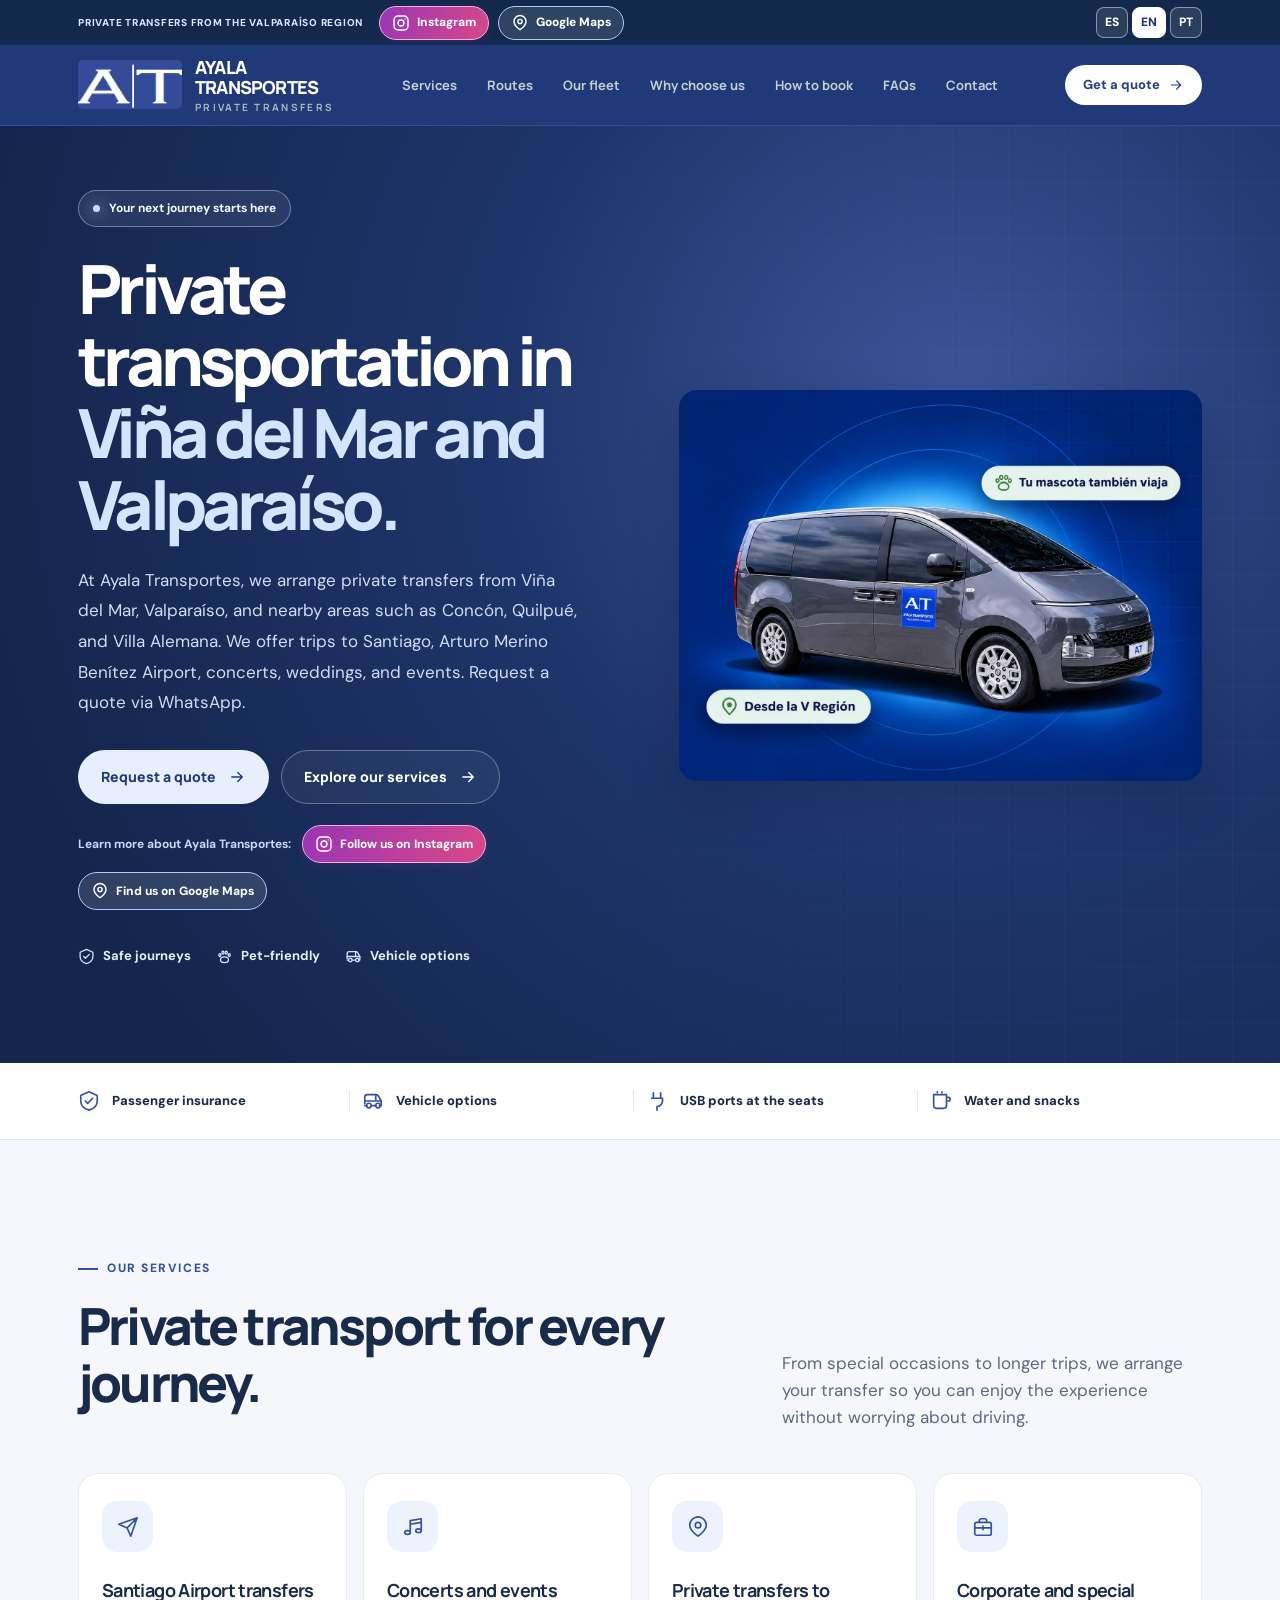
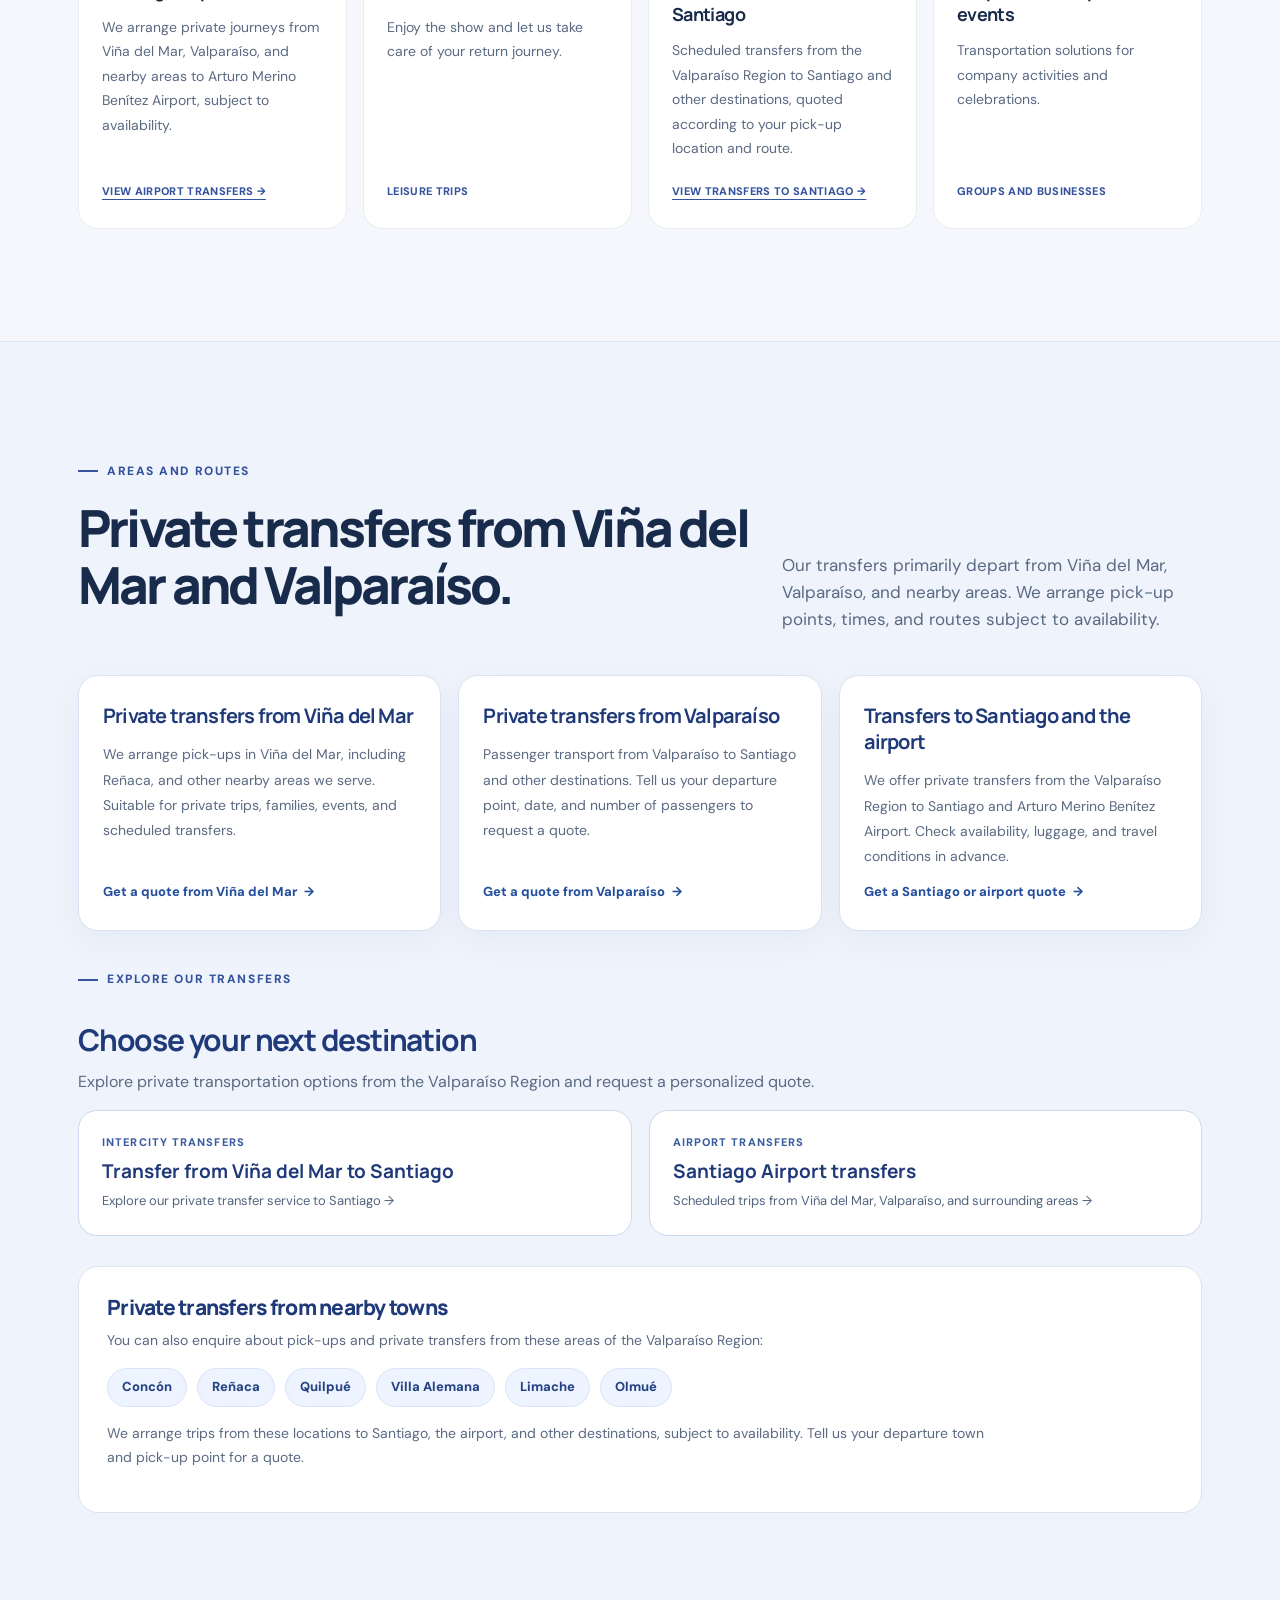
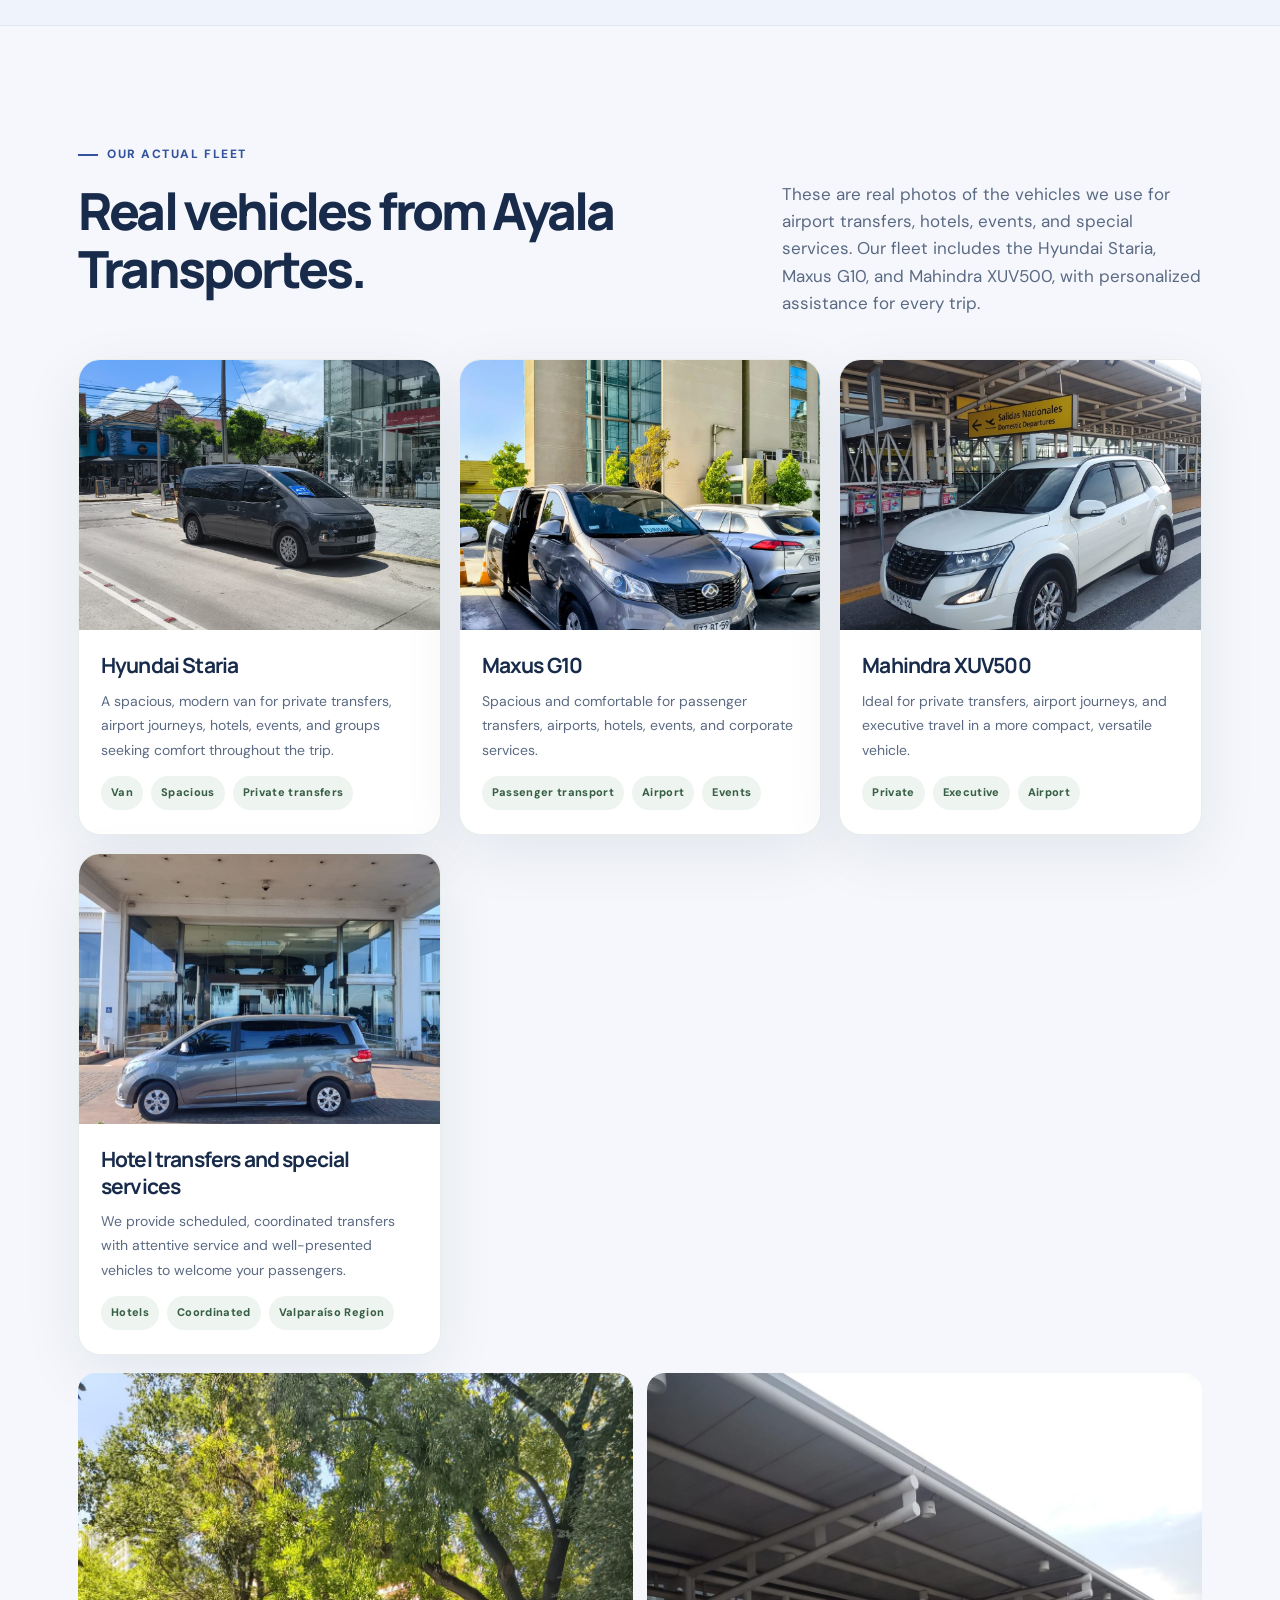
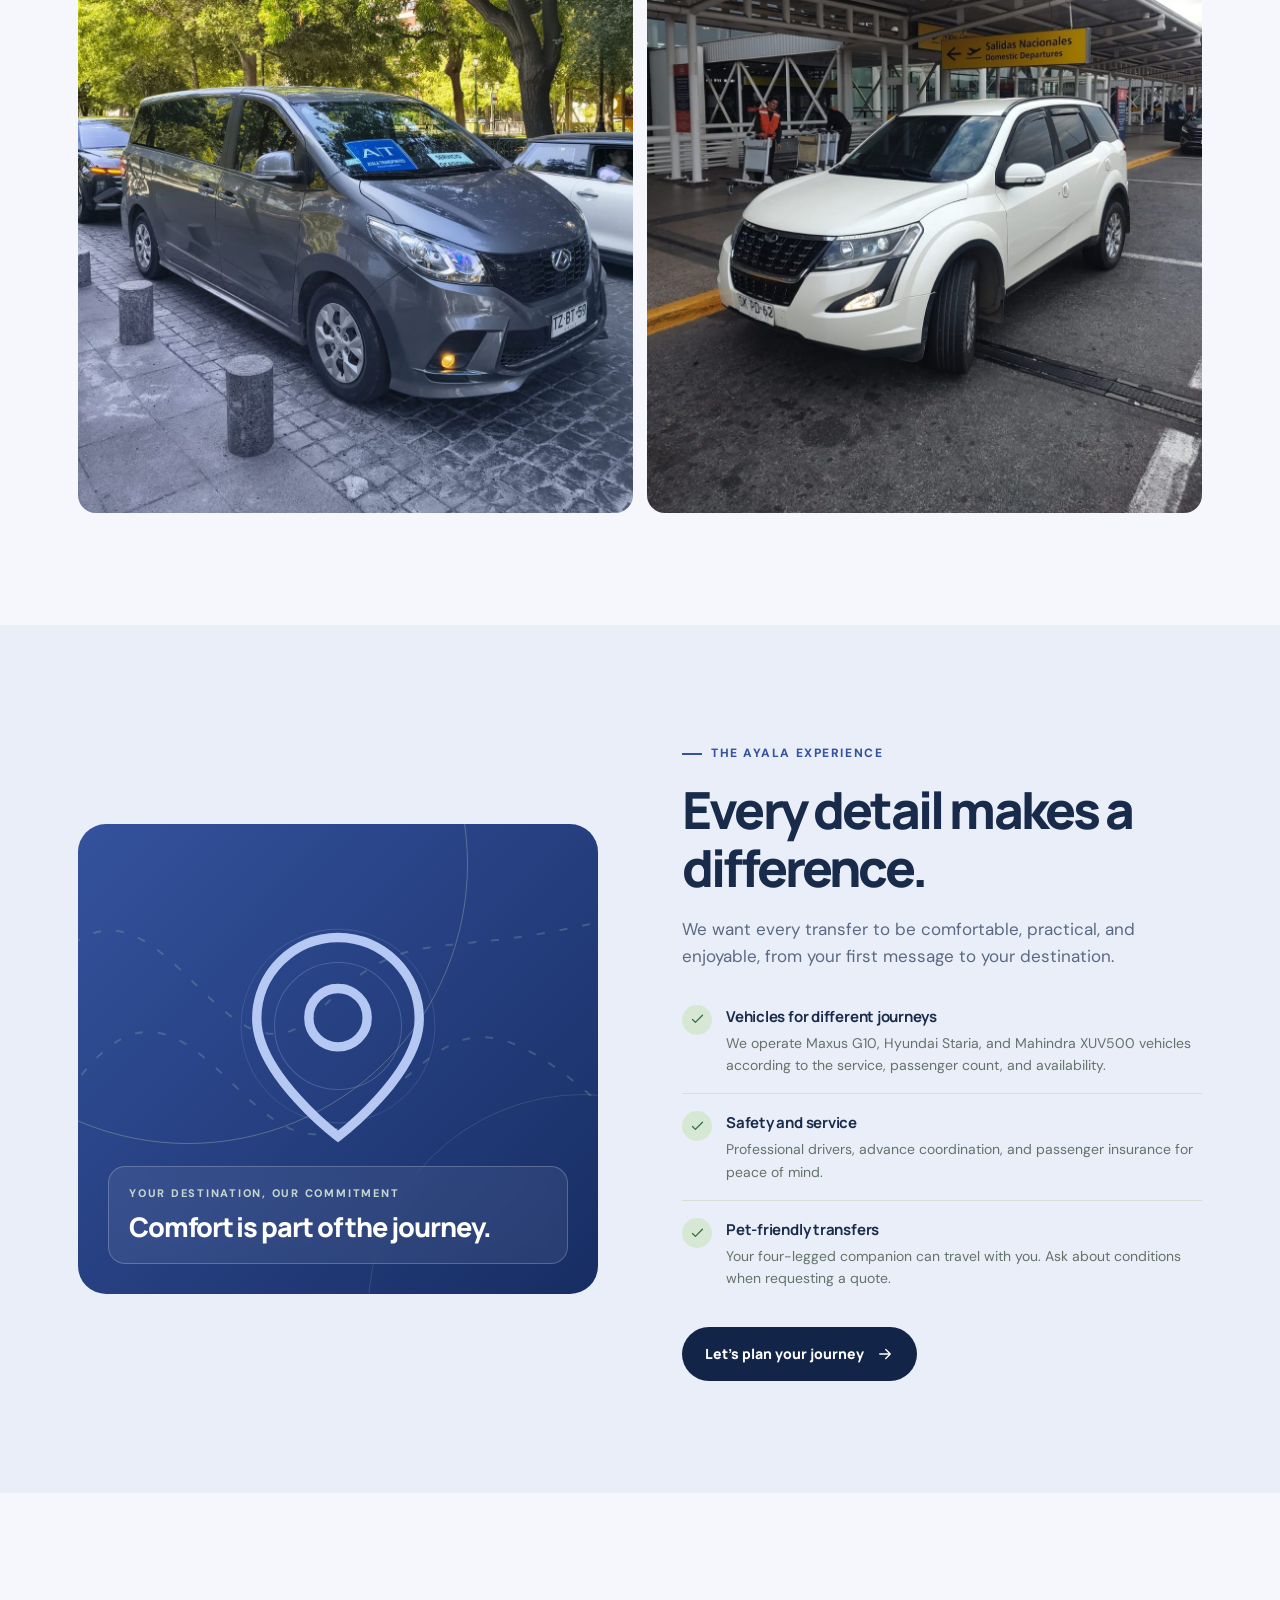
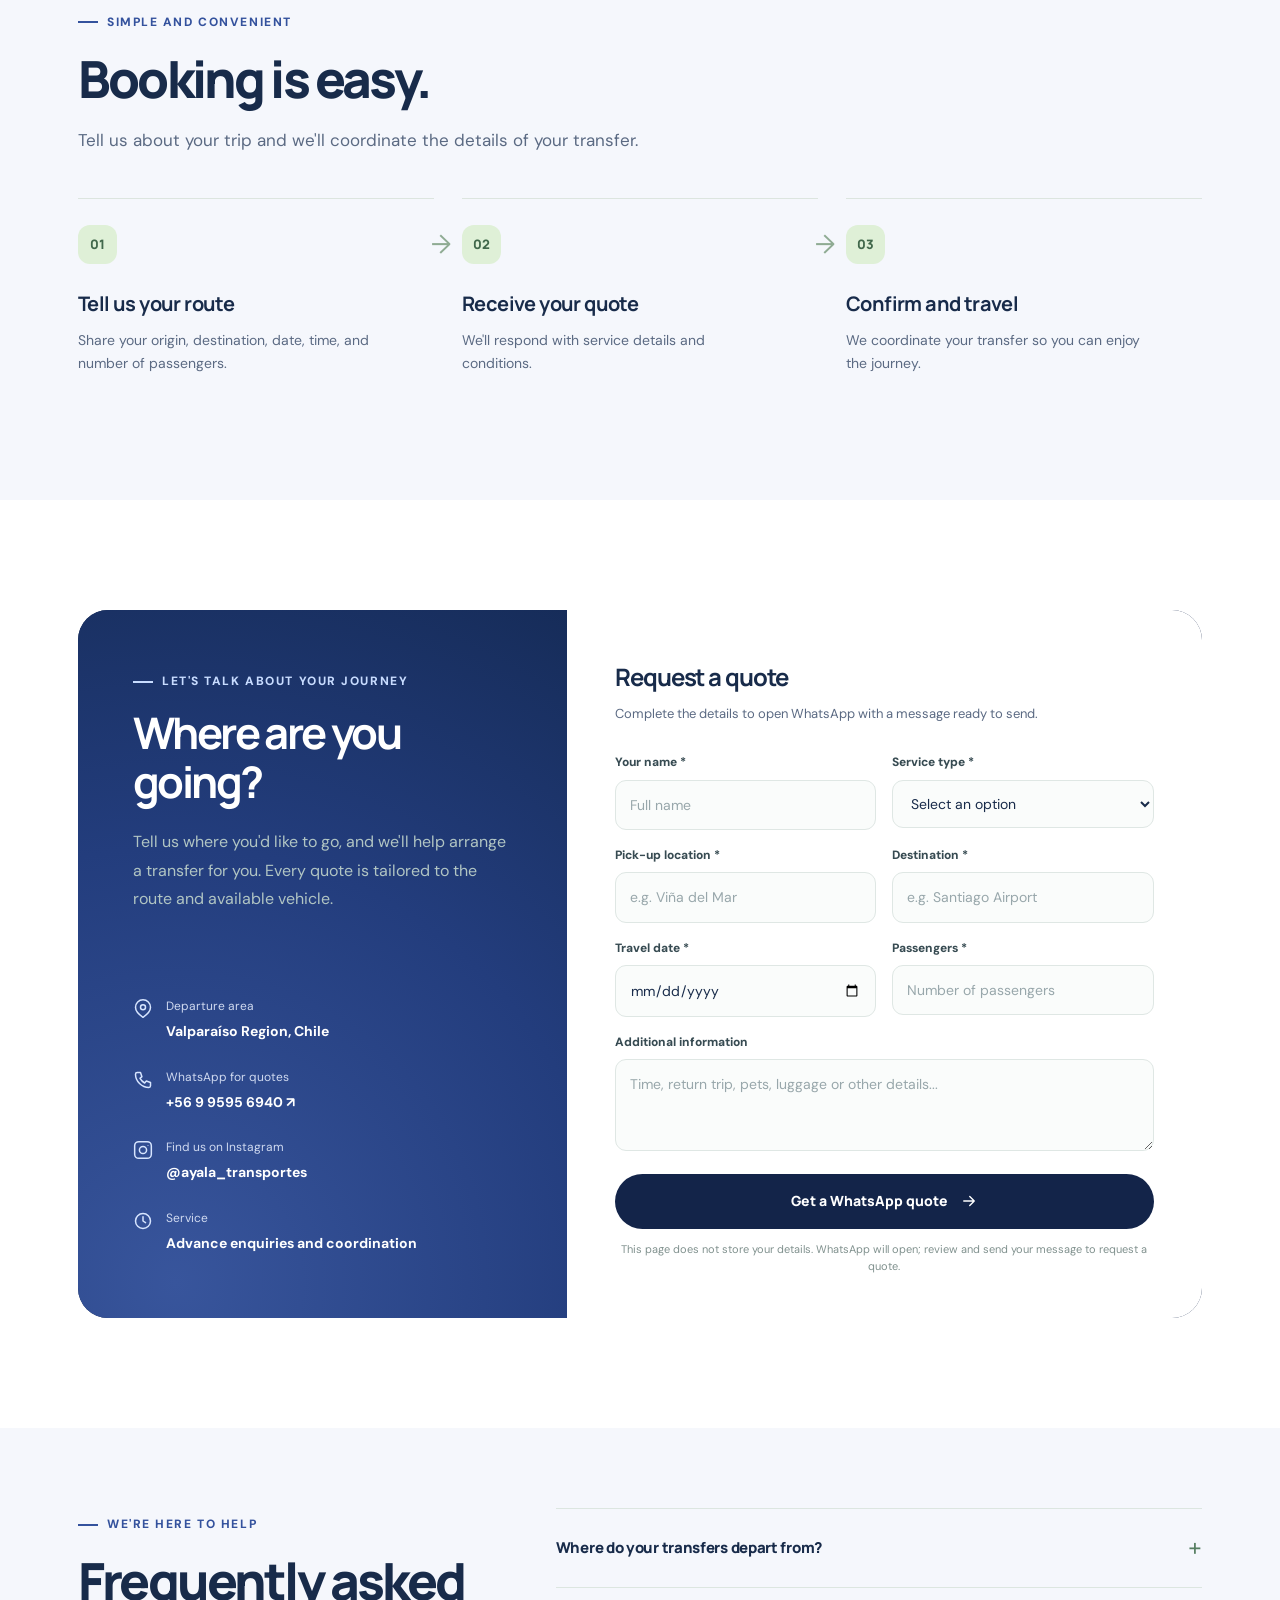
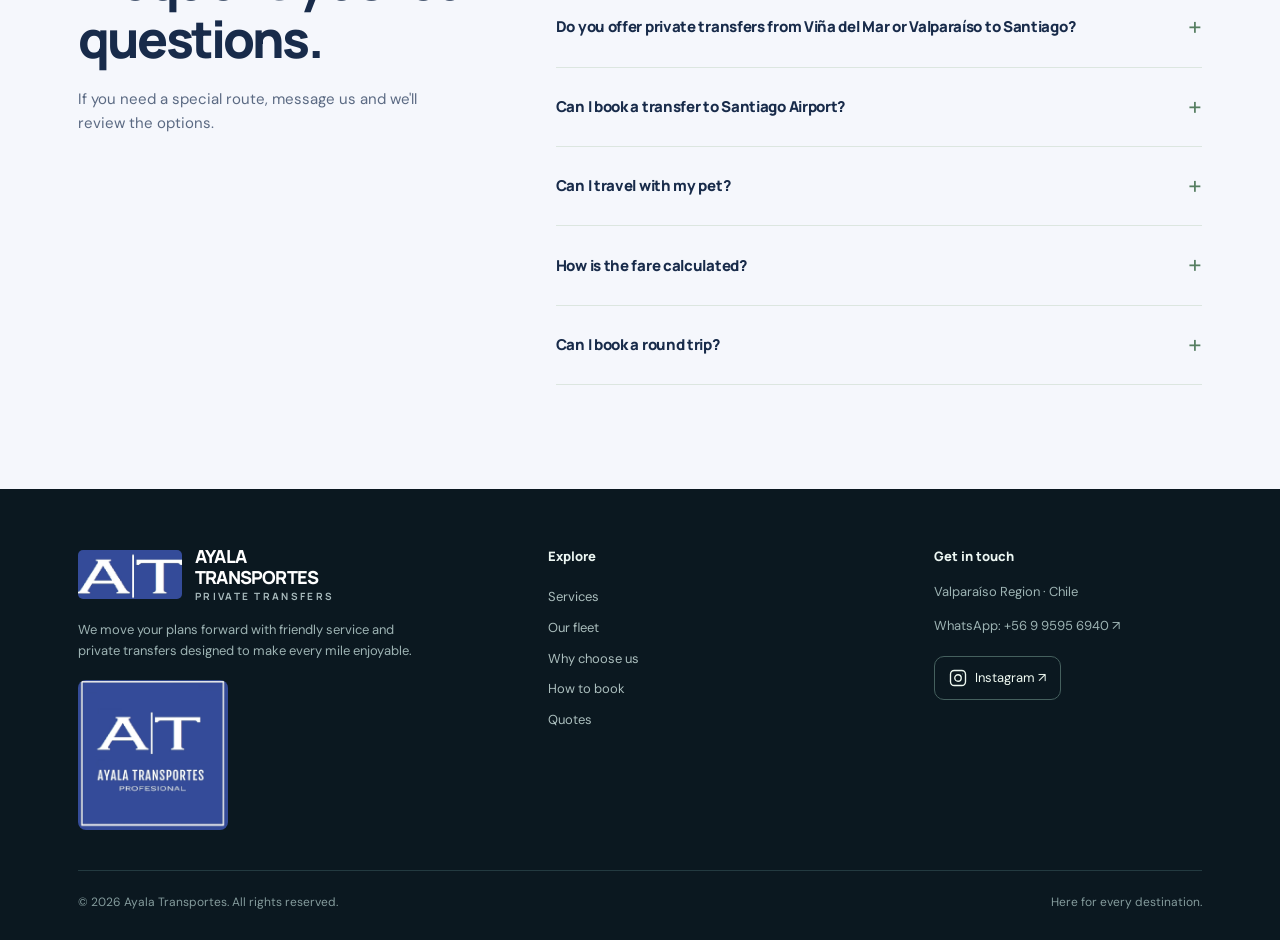
==== en/index.html @ 116ce1b6 "Add files via upload" ====
<!doctype html>
<html lang="en">
<head>
<!-- Google Ads: etiqueta global para medir contactos (no dispara conversiones al cargar la pagina). -->
<script async="" src="https://www.googletagmanager.com/gtag/js?id=AW-18545505706"></script>
<script>
    window.dataLayer = window.dataLayer || [];
    function gtag(){ window.dataLayer.push(arguments); }
    gtag('js', new Date());
    gtag('config', 'AW-18545505706');
  </script>
<!-- Fin de Google Ads. -->
<meta charset="utf-8"/>
<meta content="width=device-width, initial-scale=1" name="viewport"/>
<meta content="#203a79" name="theme-color"/>
<meta content="Private transfers from Viña del Mar and Valparaíso to Santiago and Santiago Airport. Request a personalized quote by WhatsApp." name="description"/>
<meta content="Private Transfers in Viña del Mar &amp; Valparaíso | Ayala Transportes" property="og:title"/>
<meta content="Private transfers from Viña del Mar and Valparaíso to Santiago and Santiago Airport. Request a personalized quote by WhatsApp." property="og:description"/>
<meta content="website" property="og:type"/>
<meta content="https://ayalatransportes.cl/en/" property="og:url"/>
<meta content="en_US" property="og:locale"/>
<meta content="index, follow, max-image-preview:large" name="robots"/>
<link href="https://ayalatransportes.cl/en/" rel="canonical"/>
<title>Private Transfers in Viña del Mar &amp; Valparaíso | Ayala Transportes</title>
<link href="https://fonts.googleapis.com" rel="preconnect"/>
<link crossorigin="" href="https://fonts.gstatic.com" rel="preconnect"/>
<link href="https://fonts.googleapis.com/css2?family=DM+Sans:wght@400;500;600;700&amp;family=Manrope:wght@400;500;600;700;800&amp;display=swap" rel="stylesheet"/>
<style>
    :root{--ink:#12222b;--dark:#0c1922;--dark2:#132a36;--white:#fff;--paper:#f7f8f6;--muted:#61717a;--line:#e5eae8;--mint:#ddf4cf;--lime:#d9f878;--green:#43734f;--radius:22px;--shadow:0 18px 60px rgba(19,43,45,.08)}
    *,*::before,*::after{box-sizing:border-box}html{scroll-behavior:smooth;scroll-padding-top:90px}body{margin:0;color:var(--ink);background:var(--paper);font-family:'DM Sans',system-ui,sans-serif;line-height:1.6;-webkit-font-smoothing:antialiased}h1,h2,h3,h4,p{margin-top:0}h1,h2,h3,h4,.brand,.nav-links,.btn{font-family:'Manrope',system-ui,sans-serif}a{text-decoration:none;color:inherit}button,input,select,textarea{font:inherit}button{cursor:pointer}button,a{-webkit-tap-highlight-color:transparent}a:focus-visible,button:focus-visible,input:focus-visible,textarea:focus-visible,select:focus-visible{outline:3px solid #89bc66;outline-offset:3px}::selection{background:var(--lime);color:var(--dark)}.container{max-width:1180px;margin:0 auto;padding:0 28px}.icon{width:22px;height:22px;display:inline-block;flex:0 0 auto;stroke:currentColor;fill:none;stroke-linecap:round;stroke-linejoin:round;stroke-width:1.8}.eyebrow{display:inline-flex;align-items:center;gap:9px;color:#66834b;letter-spacing:.13em;text-transform:uppercase;font-size:12px;font-weight:800;margin-bottom:18px}.eyebrow::before{content:'';width:20px;height:2px;background:currentColor}.section-title{font-size:clamp(32px,4vw,52px);line-height:1.12;letter-spacing:-.055em;margin:0 0 20px;font-weight:800}.section-lead{color:var(--muted);font-size:17px;max-width:580px}.btn{display:inline-flex;align-items:center;justify-content:center;gap:12px;border:1px solid transparent;border-radius:100px;font-weight:800;font-size:14px;padding:15px 22px;min-height:54px;transition:transform .2s,background .2s,color .2s,border-color .2s}.btn:hover{transform:translateY(-2px)}.btn .icon{width:18px;height:18px}.btn-lime{background:var(--lime);color:#10221b}.btn-lime:hover{background:#e5ffa0}.btn-ghost{color:#fff;border-color:rgba(255,255,255,.3);background:rgba(255,255,255,.05)}.btn-ghost:hover{background:rgba(255,255,255,.12)}.btn-dark{background:var(--dark);color:#fff}.btn-dark:hover{background:#263c45}.btn-outline{border-color:#cbd6cf;background:transparent;color:var(--ink)}
    .notice{background:#e0f5cb;color:#263e27;font-size:12px;text-align:center;padding:7px 14px;letter-spacing:.01em;font-weight:700}.notice span{font-weight:500;margin-left:6px}
    .nav-wrap{background:#0c1922;position:sticky;top:0;z-index:30;border-bottom:1px solid rgba(255,255,255,.1)}.nav{min-height:80px;display:flex;align-items:center;justify-content:space-between;gap:20px}.brand{display:inline-flex;align-items:center;gap:13px;color:#fff;font-size:18px;line-height:1.13;font-weight:800;letter-spacing:-.045em}.brand-mark{display:grid;place-items:center;width:43px;height:43px;border-radius:12px;background:var(--lime);color:var(--dark)}.brand-mark .icon{width:26px;height:26px;stroke-width:2.2}.brand small{font-size:10px;font-weight:700;color:#a8babc;letter-spacing:.23em;display:block;margin-top:4px;text-transform:uppercase}.nav-links{display:flex;gap:30px;align-items:center;font-size:13px;font-weight:700;color:#c5d0d0}.nav-links a:hover{color:var(--lime)}.nav-cta{display:inline-flex;align-items:center;gap:8px;color:var(--dark);background:var(--lime);border-radius:50px;padding:10px 18px;font-weight:800;font-size:13px}.menu-button{display:none;background:transparent;border:1px solid rgba(255,255,255,.25);border-radius:12px;color:white;padding:9px}
    .hero{overflow:hidden;background:radial-gradient(circle at 74% 24%,#25434a 0%,#122932 30%,var(--dark) 67%);color:white;position:relative}.hero::before{position:absolute;inset:0;content:'';background-image:linear-gradient(rgba(255,255,255,.028) 1px,transparent 1px),linear-gradient(90deg,rgba(255,255,255,.028) 1px,transparent 1px);background-size:56px 56px;mask-image:linear-gradient(90deg,transparent 25%,black 100%);pointer-events:none}.hero-inner{display:grid;grid-template-columns:1.06fr .94fr;align-items:center;gap:12px;min-height:610px;padding-top:64px;padding-bottom:82px;position:relative}.hero-copy{position:relative;z-index:2;padding-bottom:14px}.hero-chip{display:inline-flex;align-items:center;gap:9px;border:1px solid rgba(217,248,120,.24);background:rgba(217,248,120,.09);border-radius:99px;padding:8px 14px;font-size:12px;font-weight:700;color:#e9f6d3;margin-bottom:26px}.hero-chip i{width:7px;height:7px;border-radius:50%;background:var(--lime);box-shadow:0 0 15px var(--lime)}.hero h1{font-size:clamp(45px,5.3vw,75px);letter-spacing:-.07em;line-height:1.06;font-weight:800;margin:0 0 24px;max-width:670px}.hero h1 em{font-style:normal;color:var(--lime)}.hero .intro{font-size:17px;color:#b9cbcb;line-height:1.8;max-width:500px;margin-bottom:32px}.hero-actions{display:flex;gap:12px;flex-wrap:wrap}.hero-proof{display:flex;align-items:center;gap:25px;margin-top:36px;color:#e3eeee;font-size:13px;font-weight:700}.hero-proof span{display:flex;align-items:center;gap:8px}.hero-proof .icon{width:17px;height:17px;color:var(--lime)}
    .visual{position:relative;min-height:420px;display:grid;place-items:center}.visual-glow{position:absolute;width:85%;aspect-ratio:1;border-radius:50%;background:radial-gradient(circle,rgba(177,226,156,.23),rgba(106,157,146,.04) 65%,transparent 72%);filter:blur(5px)}.orbit{position:absolute;border:1px solid rgba(210,238,201,.13);border-radius:50%;width:100%;aspect-ratio:1;transform:scale(1.07) rotate(-24deg)}.orbit.two{transform:scale(.81) rotate(20deg)}.van-svg{width:118%;max-width:none;position:relative;z-index:1;overflow:visible;transform:translate(-1%,-4%);filter:drop-shadow(0 28px 26px rgba(0,0,0,.23))}.visual-pin{position:absolute;z-index:3;display:flex;align-items:center;gap:10px;padding:11px 15px;background:rgba(236,249,237,.96);box-shadow:0 15px 45px rgba(0,0,0,.18);color:#1d3235;border-radius:14px;font-size:12px;font-weight:800}.visual-pin .icon{width:19px;height:19px;color:#4f8062}.visual-pin.a{right:0;top:15%}.visual-pin.b{left:0;bottom:11%}.visual-caption{font-size:10px;color:#8ca6a8;position:absolute;bottom:-24px;right:8px;letter-spacing:.08em}
    .trust-strip{background:#fff;border-bottom:1px solid var(--line)}.trust-inner{display:grid;grid-template-columns:repeat(4,1fr);gap:12px;padding-top:27px;padding-bottom:27px}.trust-item{display:flex;align-items:center;gap:12px;font-size:13px;font-weight:800}.trust-item:not(:last-child){border-right:1px solid var(--line)}.trust-item .icon{width:22px;height:22px;color:var(--green)}
    section.content{padding:112px 0}.section-head{display:flex;justify-content:space-between;gap:30px;align-items:end;margin-bottom:42px}.section-head .section-lead{max-width:420px;margin-bottom:0}.services{display:grid;grid-template-columns:repeat(4,1fr);gap:16px}.service-card{border:1px solid #e7eeeb;background:#fff;border-radius:20px;padding:27px 23px 28px;min-height:278px;display:flex;flex-direction:column;transition:transform .2s,box-shadow .2s}.service-card:hover{transform:translateY(-5px);box-shadow:var(--shadow)}.service-card .service-icon{width:51px;height:51px;display:grid;place-items:center;background:#eaf2e7;color:#386747;border-radius:15px;margin-bottom:27px}.service-card h3{font-size:18px;line-height:1.3;letter-spacing:-.035em;margin:0 0 12px}.service-card p{font-size:14px;color:var(--muted);line-height:1.75;margin:0}.service-card .tag{font-size:11px;color:#68836b;margin-top:auto;padding-top:22px;font-weight:800;letter-spacing:.03em}.fleet-grid{display:grid;grid-template-columns:repeat(3,1fr);gap:18px}.fleet-card{border:1px solid #e7eeeb;background:#fff;border-radius:22px;overflow:hidden;box-shadow:var(--shadow)}.fleet-media{aspect-ratio:4/3;overflow:hidden;background:#dde5e0}.fleet-media img{width:100%;height:100%;object-fit:cover;display:block}.fleet-body{padding:22px 22px 24px}.fleet-body h3{font-size:21px;line-height:1.25;letter-spacing:-.04em;margin:0 0 10px;font-family:'Manrope',system-ui,sans-serif}.fleet-body p{font-size:14px;color:var(--muted);line-height:1.75;margin:0 0 14px}.fleet-meta{display:flex;flex-wrap:wrap;gap:8px}.fleet-badge{display:inline-flex;align-items:center;border-radius:999px;background:#eef4ef;color:#365f44;font-size:11px;font-weight:800;letter-spacing:.03em;padding:8px 10px}.gallery-strip{display:grid;grid-template-columns:repeat(2,1fr);gap:14px;margin-top:18px}.gallery-shot{border-radius:18px;overflow:hidden;min-height:220px;background:#dde5e0}.gallery-shot img{width:100%;height:100%;object-fit:cover;display:block}
    .benefits-section{background:#eaf0e9;overflow:hidden}.benefits-grid{display:grid;grid-template-columns:1fr 1fr;gap:84px;align-items:center}.benefits-visual{min-height:470px;border-radius:28px;background:linear-gradient(135deg,#193440,#0e1d25);position:relative;overflow:hidden;padding:30px;display:flex;align-items:end}.benefits-visual::before{content:'';position:absolute;border:1px solid rgba(229,252,190,.26);border-radius:50%;width:560px;height:560px;left:-170px;top:-240px}.benefits-visual::after{content:'';position:absolute;border:1px solid rgba(229,252,190,.12);border-radius:50%;width:430px;height:430px;right:-200px;bottom:-230px}.benefits-visual .route-line{position:absolute;inset:0;opacity:.2;width:100%;height:100%}.benefits-visual .block-label{position:relative;z-index:2;border:1px solid rgba(255,255,255,.22);border-radius:17px;padding:18px 20px;background:rgba(255,255,255,.07);backdrop-filter:blur(8px);color:#fff;width:100%}.block-label span{display:block;color:#c5d5d1;font-size:11px;font-weight:800;letter-spacing:.16em;margin-bottom:9px;text-transform:uppercase}.block-label strong{font:800 27px/1.2 'Manrope',sans-serif;letter-spacing:-.04em}.benefits-visual .road-symbol{position:absolute;left:50%;top:43%;transform:translate(-50%,-50%);width:250px;height:250px;color:var(--lime);opacity:.9}.benefits-copy .section-title{max-width:500px}.benefit{display:flex;gap:14px;padding:17px 0;border-bottom:1px solid #d5dfd6}.benefit:last-of-type{border-bottom:0}.benefit .mini-check{display:grid;place-items:center;border-radius:50%;background:#d6e8d3;color:#386a4b;width:30px;height:30px;flex:0 0 auto}.benefit h3{font-size:15px;margin:0 0 3px;letter-spacing:-.015em}.benefit p{font-size:14px;color:#64736a;margin:0}.benefits-copy .btn{margin-top:20px}
    .steps{display:grid;grid-template-columns:repeat(3,1fr);gap:28px;margin-top:44px}.step{position:relative;border-top:1px solid #dce5df;padding-top:26px}.step .num{display:grid;place-items:center;width:39px;height:39px;border-radius:12px;background:#dff0d7;color:#41684b;font-family:'Manrope';font-size:13px;font-weight:900;margin-bottom:24px}.step h3{font-size:20px;letter-spacing:-.03em;margin-bottom:9px}.step p{color:var(--muted);font-size:14px;max-width:300px}.step:not(:last-child)::after{content:'→';position:absolute;right:-17px;top:25px;font-size:26px;color:#8fab93}
    .contact-section{background:#fff;padding:110px 0}.contact-panel{background:var(--dark);border-radius:30px;color:#fff;overflow:hidden;display:grid;grid-template-columns:.87fr 1.13fr}.contact-info{background:radial-gradient(circle at 20% 95%,#25493d,#142935 50%,#0f202a 83%);padding:62px 55px;display:flex;flex-direction:column}.contact-info .eyebrow{color:var(--lime)}.contact-info h2{font-size:clamp(32px,3.4vw,49px);line-height:1.12;letter-spacing:-.06em;margin-bottom:21px}.contact-info>p{color:#b1c5c3;font-size:16px;line-height:1.8}.contact-list{margin-top:auto;padding-top:34px;display:grid;gap:24px}.contact-row{display:flex;gap:13px;align-items:flex-start}.contact-row .icon{color:var(--lime);width:20px;height:20px;margin-top:2px}.contact-row span{color:#92b1ac;font-size:12px;display:block;margin-bottom:2px}.contact-row strong{font-size:14px;color:#edf7f2;font-weight:700}.contact-form{padding:48px 48px 42px;background:#fff;color:var(--ink)}.contact-form h3{font-size:24px;letter-spacing:-.045em;margin-bottom:7px}.form-hint{font-size:13px;color:var(--muted);margin-bottom:29px}.fields{display:grid;grid-template-columns:1fr 1fr;gap:16px}.field{display:flex;flex-direction:column;gap:7px}.field.full{grid-column:span 2}.field label{font-size:12px;font-weight:800;color:#374b52}.field input,.field select,.field textarea{border:1px solid #dfe7e4;background:#fafcfb;border-radius:11px;padding:13px 14px;outline:none;width:100%;color:var(--ink);font-size:14px;min-height:48px}.field textarea{resize:vertical;min-height:92px}.field input:focus,.field select:focus,.field textarea:focus{border-color:#72a276;box-shadow:0 0 0 3px #e3f4df}.field input::placeholder,.field textarea::placeholder{color:#98a7ab}.form-submit{width:100%;margin-top:23px}.form-footnote{font-size:11px;color:#80918e;text-align:center;margin:12px 0 0;line-height:1.6}.form-result{display:none;margin-top:18px;padding:16px;border:1px solid #c5d9c0;border-radius:14px;background:#f2f8f0;font-size:13px}.form-result.active{display:block}.form-result textarea{width:100%;min-height:120px;font-size:12px;resize:vertical;margin:12px 0;border:1px solid #d0dfcd;border-radius:8px;padding:10px}.form-result .result-actions{display:flex;gap:10px;flex-wrap:wrap}.form-result a,.form-result button{border:0;border-radius:8px;background:#193940;color:#fff;font-weight:700;font-size:12px;padding:9px 13px}
    .faq{padding:80px 0 104px}.faq-grid{display:grid;grid-template-columns:.75fr 1.25fr;gap:90px}.faq-grid .section-lead{font-size:15px}.faq-list{border-top:1px solid #dce6e0}details{border-bottom:1px solid #dce6e0;padding:20px 0}summary{cursor:pointer;list-style:none;display:flex;align-items:center;justify-content:space-between;gap:15px;font-family:'Manrope';font-size:15px;font-weight:800;letter-spacing:-.02em}summary::-webkit-details-marker{display:none}summary::after{content:'+';font-size:24px;color:#567e61;font-weight:500}details[open] summary::after{content:'−'}details p{font-size:14px;color:var(--muted);line-height:1.8;margin:13px 32px 0 0}
    .footer{background:#0b1820;color:#e5f0ea;padding:57px 0 28px}.footer-grid{display:grid;grid-template-columns:1.25fr 1fr .8fr;gap:52px}.footer .brand{margin-bottom:18px}.footer p{color:#9db3b3;font-size:13px;max-width:335px}.footer h4{font-size:13px;font-weight:800;margin-bottom:15px;color:#ecf6f2}.footer a.footer-link{display:block;color:#abbebd;font-size:13px;padding:5px 0}.footer a.footer-link:hover{color:var(--lime)}.social{display:inline-flex;align-items:center;gap:8px;border:1px solid #45605e;padding:11px 14px;border-radius:10px;font-size:13px;color:#eff9f1;margin-top:6px}.social .icon{width:18px;height:18px}.footer-bottom{margin-top:40px;border-top:1px solid #233a40;padding-top:22px;display:flex;justify-content:space-between;gap:20px;font-size:12px;color:#849b9c}.mobile-action{display:none}
    @media(max-width:1100px){.services{grid-template-columns:repeat(2,1fr)}.benefits-grid{gap:45px}.hero h1{font-size:clamp(42px,5.4vw,65px)}.nav-links{gap:20px}.visual-pin.a{right:-10px}.fleet-grid{grid-template-columns:repeat(2,1fr)}.gallery-strip{grid-template-columns:repeat(2,1fr)}}@media(max-width:800px){.container{padding:0 22px}.nav{min-height:70px}.nav-links{display:none;position:absolute;left:0;right:0;top:70px;background:#10222b;padding:16px 25px 24px;flex-direction:column;align-items:flex-start;gap:19px;border-top:1px solid #30454a}.nav-links.open{display:flex}.nav-cta{margin-left:auto}.menu-button{display:grid;place-items:center}.hero-inner{grid-template-columns:1fr;gap:0;padding-top:70px;padding-bottom:55px}.hero-copy{max-width:650px}.hero h1{font-size:clamp(43px,8vw,70px)}.visual{min-height:340px;max-width:640px;width:100%;margin:30px auto 0}.van-svg{width:105%}.visual-pin.a{right:7%;top:12%}.visual-pin.b{left:4%;bottom:11%}.trust-inner{grid-template-columns:repeat(2,1fr);row-gap:23px}.trust-item:nth-child(2){border-right:0}.benefits-grid{grid-template-columns:1fr}.benefits-visual{min-height:390px}.section-head{align-items:start;flex-direction:column;gap:0}.steps{gap:18px}.contact-panel{grid-template-columns:1fr}.contact-info{padding:43px 36px}.contact-list{margin-top:10px;grid-template-columns:repeat(2,1fr)}.contact-form{padding:40px 36px}.faq-grid{grid-template-columns:1fr;gap:30px}.footer-grid{grid-template-columns:1fr 1fr;gap:35px}.footer-grid>div:first-child{grid-column:span 2}}@media(max-width:560px){.container{padding:0 19px}.notice{font-size:10px}.notice span{display:none}.brand{font-size:15px;gap:9px}.brand-mark{width:38px;height:38px}.brand small{font-size:8px}.nav-cta{display:none}.hero-inner{padding-top:55px;padding-bottom:48px}.hero h1{font-size:clamp(40px,11vw,56px)}.hero .intro{font-size:15px}.hero-actions .btn{width:100%}.hero-proof{gap:16px;font-size:11px;flex-wrap:wrap;margin-top:28px}.visual{min-height:250px;margin-top:15px}.van-svg{width:118%;transform:translate(-4%,0)}.visual-pin{padding:8px 10px;font-size:10px;gap:5px}.visual-pin .icon{width:14px;height:14px}.visual-pin.a{top:11%;right:0}.visual-pin.b{bottom:6%;left:0}.visual-caption{bottom:-9px}section.content{padding:75px 0}.section-title{font-size:clamp(31px,9vw,42px)}.section-lead{font-size:15px}.trust-inner{padding-top:22px;padding-bottom:22px;gap:20px}.trust-item{font-size:11px;gap:8px}.trust-item .icon{width:19px;height:19px}.services{grid-template-columns:1fr;gap:12px}.service-card{min-height:unset;padding:23px}.service-card .service-icon{margin-bottom:20px}.service-card .tag{padding-top:15px}.fleet-grid,.gallery-strip{grid-template-columns:1fr}.fleet-body{padding:18px}.benefits-visual{min-height:330px}.steps{grid-template-columns:1fr;margin-top:30px}.step{padding-top:18px}.step:not(:last-child)::after{display:none}.step .num{margin-bottom:12px}.step p{max-width:100%}.contact-section{padding:70px 0}.contact-panel{border-radius:21px}.contact-info{padding:38px 26px}.contact-list{grid-template-columns:1fr;gap:17px}.contact-form{padding:33px 22px}.fields{grid-template-columns:1fr;gap:13px}.field.full{grid-column:span 1}.faq{padding:70px 0}.footer-grid{grid-template-columns:1fr;gap:24px}.footer-grid>div:first-child{grid-column:span 1}.footer-bottom{flex-direction:column;gap:7px}.mobile-action{display:block;position:fixed;z-index:25;bottom:16px;left:50%;transform:translateX(-50%);width:calc(100% - 34px);max-width:420px;box-shadow:0 10px 32px rgba(12,25,34,.25)}.mobile-action .btn{width:100%}body{padding-bottom:56px}}
    @media(prefers-reduced-motion:reduce){html{scroll-behavior:auto}*,*::before,*::after{transition-duration:.01ms!important;animation-duration:.01ms!important}}

    /* Identidad visual: azul y blanco del logo oficial */
    :root{--dark:#132449;--dark2:#233c72;--ink:#182b4a;--paper:#f5f7fc;--muted:#5b6a83;--line:#e0e6f1;--lime:#c8dcff;--mint:#edf3ff;--green:#34529d}
    .notice{background:#e9f0ff;color:#203868}
    .nav-wrap{background:#203a79}
    .brand-mark{height:49px;width:104px;background:#344b99;border-radius:5px;overflow:hidden;flex:none}
    .brand-mark img{width:100%;height:100%;display:block;object-fit:cover}
    .nav-cta{background:#fff;color:#244282}
    .hero{background:radial-gradient(circle at 75% 30%,#3b5599 0%,#1e356b 40%,#14264d 85%)}
    .hero-chip{border-color:rgba(218,230,255,.4);background:rgba(255,255,255,.07);color:#f4f7ff}
    .hero-chip i{background:#c8dcff;box-shadow:0 0 15px #c8dcff}
    .hero .intro{color:#d2dcf1}
    .btn-lime{background:#e7efff;color:#203b78}
    .btn-lime:hover{background:#fff}
    .hero h1 em,.hero-proof .icon{color:#d3e4ff}
    .eyebrow{color:#34529d}
    .service-card .service-icon{background:#ecf2fe;color:#34529d}
    .service-card .tag{color:#34529d}
    .trust-item .icon{color:#34529d}
    .benefits-section{background:#e9eef9}
    .benefits-visual{background:linear-gradient(135deg,#34529d,#172d63)}
    .benefits-visual .road-symbol{color:#c6d8ff}
    .contact-info{background:radial-gradient(circle at 20% 95%,#38559c,#233d7d 56%,#162c59)}
    .contact-row .icon{color:#d7e5ff}
    .contact-row span{color:#d0daf0}
    .contact-row strong{color:#fff}
    .field input:focus,.field select:focus,.field textarea:focus{border-color:#4e70b9;box-shadow:0 0 0 3px #e3ecfc}
    a:focus-visible,button:focus-visible,input:focus-visible,textarea:focus-visible,select:focus-visible{outline-color:#91b5fc}
    .official-logo{display:block;width:150px;height:auto;margin-top:18px;border-radius:8px}
    .footer .brand{align-items:center}
    @media(max-width:800px){.nav-links{background:#203a79}}
    @media(max-width:560px){.brand-mark{width:68px;height:35px}.brand{gap:7px}.brand>span:last-child{font-size:13px}.brand small{font-size:7px}.official-logo{width:122px}}

    /* Rutas y cobertura: contenido útil, visible en móvil y escritorio */
    .routes-section{background:#eef3fc;border-top:1px solid #e0e6f1;border-bottom:1px solid #e0e6f1}
    .route-grid{display:grid;grid-template-columns:repeat(3,minmax(0,1fr));gap:17px}
    .route-card{background:#fff;border:1px solid #dae3f4;border-radius:20px;padding:27px 24px;display:flex;flex-direction:column;gap:13px;box-shadow:0 10px 35px rgba(19,36,73,.045)}
    .route-card h3{font-size:20px;line-height:1.3;letter-spacing:-.04em;margin:0;color:#203a79}
    .route-card p{color:#5b6a83;font-size:14px;line-height:1.8;margin:0;flex:1}
    .route-card a{display:inline-flex;align-items:center;gap:7px;font-weight:800;font-size:13px;color:#244e9e}
    .route-note{margin-top:15px;font-size:13px;color:#5b6a83;max-width:880px}
    .coverage-area{margin-top:30px;padding:27px 28px;background:#fff;border:1px solid #dae3f4;border-radius:20px}
    .coverage-area h3{font:800 21px/1.3 'Manrope',system-ui,sans-serif;letter-spacing:-.035em;color:#203a79;margin:0 0 8px}
    .coverage-area>p{font-size:14px;color:#5b6a83;line-height:1.7;margin-bottom:15px}
    .coverage-list{list-style:none;display:flex;flex-wrap:wrap;gap:10px;padding:0;margin:14px 0 8px}
    .coverage-list li{background:#edf3ff;color:#244282;border:1px solid #d9e4fb;border-radius:999px;padding:8px 14px;font-size:13px;font-weight:800}
    @media(max-width:560px){.coverage-area{padding:23px 19px}.coverage-list{gap:8px}.coverage-list li{padding:7px 11px;font-size:12px}}
    @media(max-width:800px){.route-grid{grid-template-columns:1fr}.route-card{padding:23px}}
  
/* Rutas SEO: estilo coherente con el diseño original */
.featured-route-links{margin-top:32px}
.featured-route-head h3{color:#203a79;font-size:clamp(22px,3vw,30px);margin:8px 0 5px;letter-spacing:-.04em}
.featured-route-head p{color:#5b6a83;max-width:740px;margin-bottom:16px}
.featured-route-grid{display:grid;grid-template-columns:repeat(2,minmax(0,1fr));gap:17px}
.featured-route-link{display:flex;flex-direction:column;gap:7px;padding:23px;border:1px solid #cdd9f0;border-radius:19px;background:#fff;transition:box-shadow .2s,transform .2s}
.featured-route-link:hover{box-shadow:0 12px 36px rgba(25,49,99,.12);transform:translateY(-2px)}
.featured-route-kicker{font-size:11px;letter-spacing:.1em;color:#3a5b9e;font-weight:800}
.featured-route-link strong{font-family:'Manrope',sans-serif;font-size:19px;color:#203a79;line-height:1.35}
.featured-route-link>span:last-child{color:#53657e;font-size:13px}
.service-deep-link{display:inline-block;text-decoration:underline;text-underline-offset:4px}
@media(max-width:680px){.featured-route-grid{grid-template-columns:1fr}.featured-route-link{padding:20px}}

/* Accesos directos a Instagram y Google Maps · Ayala Transportes */
.ay-social-topbar{background:#12294c;color:#f4f7ff;position:relative;z-index:31}
.ay-social-topbar-inner{display:flex;align-items:center;justify-content:space-between;gap:16px;min-height:45px;padding-top:5px;padding-bottom:5px}
.ay-social-label{color:#d8e6ff;letter-spacing:.075em;font-weight:800;font-size:10px;line-height:1.35}
.ay-social-links,.ay-social-hero{display:flex;align-items:center;flex-wrap:wrap;gap:9px}
.ay-social-link{display:inline-flex;align-items:center;justify-content:center;gap:7px;white-space:nowrap;min-height:34px;padding:6px 12px;border-radius:999px;border:1px solid rgba(255,255,255,.23);color:#fff;font-size:12px;font-weight:800;line-height:1.2;text-decoration:none;transition:background .2s,border-color .2s,transform .2s}
.ay-social-link svg{flex-shrink:0}
.ay-social-link:hover{background:rgba(255,255,255,.14);border-color:rgba(255,255,255,.7);color:#fff;text-decoration:none;transform:translateY(-1px)}
.ay-social-link:focus-visible{outline:3px solid #f2d7ff;outline-offset:3px}
.ay-social-instagram{border-color:#efb1da;background:linear-gradient(115deg,#9836b5,#d94888);box-shadow:0 2px 9px rgba(153,54,181,.18)}
.ay-social-instagram:hover{background:linear-gradient(115deg,#a848c8,#eb5499)}
.ay-social-maps{border-color:#a9cef9;background:rgba(255,255,255,.12)}
.ay-social-hero{margin-top:21px;gap:9px}
.ay-social-hero-label{font-size:12px;font-weight:700;color:#c4d9f7;margin-right:2px}
.ay-social-hero .ay-social-link{min-height:38px;padding:8px 12px}
@media(max-width:760px){
 .ay-social-label{display:none}
 .ay-social-topbar-inner{justify-content:center;padding-left:12px;padding-right:12px}
 .ay-social-links{justify-content:center;gap:8px;width:100%;flex-wrap:nowrap}
 .ay-social-link{font-size:12px}
 .ay-social-hero-label{flex-basis:100%;font-size:12px}
}
@media(max-width:355px){.ay-social-topbar .ay-social-link{padding:6px 9px;font-size:11px}}


    /* Imagen principal Hyundai Staria · integrada en index.html para subir un solo archivo. */
    .hero .ay-staria-visual{display:block;min-height:0;max-width:100%;margin:0;align-self:center}
    .hero .ay-staria-hero-image{display:block;width:100%;height:auto;max-width:100%;border-radius:18px;box-shadow:0 20px 50px rgba(4,12,34,.18)}
    @media(max-width:800px){.hero .ay-staria-visual{width:100%;max-width:650px;margin:26px auto 0}}
    @media(max-width:560px){.hero .ay-staria-visual{margin:20px auto 0}.hero .ay-staria-hero-image{border-radius:14px}}
</style>
<script type="application/ld+json">{"@context":"https://schema.org","@graph":[{"@type":"Organization","@id":"https://ayalatransportes.cl/#organizacion","name":"Ayala Transportes","url":"https://ayalatransportes.cl/en/","email":"ayalatransportesoficial@gmail.com","telephone":"+56995956940","sameAs":["https://www.instagram.com/ayala_transportes/"],"description":"Private transportation from Viña del Mar, Valparaíso and nearby areas to Santiago, the airport, and events.","areaServed":[{"@type":"AdministrativeArea","name":"Región de Valparaíso"},{"@type":"City","name":"Viña del Mar"},{"@type":"City","name":"Valparaíso"},{"@type":"City","name":"Concón"},{"@type":"Place","name":"Reñaca"},{"@type":"City","name":"Quilpué"},{"@type":"City","name":"Villa Alemana"},{"@type":"City","name":"Limache"},{"@type":"City","name":"Olmué"}],"contactPoint":{"@type":"ContactPoint","contactType":"reservas y cotizaciones","telephone":"+56995956940","availableLanguage":"es"}},{"@type":"WebSite","@id":"https://ayalatransportes.cl/en/#sitio","url":"https://ayalatransportes.cl/en/","name":"Ayala Transportes","inLanguage":"en","publisher":{"@id":"https://ayalatransportes.cl/#organizacion"}},{"@type":"Service","@id":"https://ayalatransportes.cl/en/#transporte-privado","name":"Private passenger transfers from Viña del Mar and Valparaíso","serviceType":"Private transport, Santiago trips and Santiago Airport transfers","provider":{"@id":"https://ayalatransportes.cl/#organizacion"},"areaServed":[{"@type":"City","name":"Viña del Mar"},{"@type":"City","name":"Valparaíso"},{"@type":"City","name":"Concón"},{"@type":"City","name":"Quilpué"},{"@type":"City","name":"Villa Alemana"},{"@type":"City","name":"Limache"},{"@type":"City","name":"Olmué"},{"@type":"Place","name":"Reñaca"}],"url":"https://ayalatransportes.cl/en/#servicios"}]}</script>
<link href="https://ayalatransportes.cl/" hreflang="es-CL" rel="alternate"/><link href="https://ayalatransportes.cl/en/" hreflang="en" rel="alternate"/><link href="https://ayalatransportes.cl/pt/" hreflang="pt-BR" rel="alternate"/><link href="https://ayalatransportes.cl/" hreflang="x-default" rel="alternate"/><style>
/* Language switcher: visible on desktop and mobile */
.ay-social-topbar-inner{flex-wrap:wrap;row-gap:8px}
.ay-lang-switch{display:flex;align-items:center;justify-content:center;gap:4px;margin-left:auto;white-space:nowrap}
.ay-lang-switch a{display:inline-flex;align-items:center;justify-content:center;min-width:32px;min-height:31px;padding:5px 8px;border:1px solid rgba(255,255,255,.45);border-radius:8px;color:#fff;background:rgba(255,255,255,.1);font-size:12px;font-weight:800;text-decoration:none;line-height:1.2}
.ay-lang-switch a.active,.ay-lang-switch a[aria-current=page]{background:#fff;color:#1a3471;border-color:#fff}
.ay-lang-switch a:focus-visible{outline:2px solid #fff;outline-offset:2px}
@media(max-width:760px){.ay-social-topbar-inner{justify-content:center;gap:8px;padding-top:8px;padding-bottom:8px}.ay-lang-switch{width:100%;margin:0 auto;order:3}.ay-lang-switch a{min-width:48px}}
</style></head>
<body>
<!-- ICONOS SVG -->
<svg aria-hidden="true" style="position:absolute;width:0;height:0;overflow:hidden" xmlns="http://www.w3.org/2000/svg"><defs>
<symbol id="i-van" viewbox="0 0 24 24"><path d="M3 15V7.8C3 6.25 4.25 5 5.8 5h9.4c1.1 0 2.1.6 2.63 1.56L21 12v5h-2"></path><path d="M3 17h2m5 0h5m0-12v7h6M3 12h18"></path><circle cx="7.5" cy="17" r="2.5"></circle><circle cx="17.5" cy="17" r="2.5"></circle></symbol>
<symbol id="i-arrow" viewbox="0 0 24 24"><path d="M5 12h14m-6-6 6 6-6 6"></path></symbol>
<symbol id="i-plane" viewbox="0 0 24 24"><path d="m22 2-7 20-4-9-9-4zM22 2 11 13"></path></symbol>
<symbol id="i-music" viewbox="0 0 24 24"><path d="M9 18V5l12-2v13M9 9l12-2"></path><ellipse cx="6" cy="18" rx="3" ry="2"></ellipse><ellipse cx="18" cy="16" rx="3" ry="2"></ellipse></symbol>
<symbol id="i-suitcase" viewbox="0 0 24 24"><rect height="14" rx="2" width="18" x="3" y="7"></rect><path d="M8 7V5a2 2 0 0 1 2-2h4a2 2 0 0 1 2 2v2M3 13h18m-9-2v4"></path></symbol>
<symbol id="i-map" viewbox="0 0 24 24"><path d="M21 10c0 6-9 12-9 12S3 16 3 10a9 9 0 1 1 18 0z"></path><circle cx="12" cy="10" r="3"></circle></symbol>
<symbol id="i-paw" viewbox="0 0 24 24"><ellipse cx="12" cy="16.5" rx="5.6" ry="4.1"></ellipse><ellipse cx="5.5" cy="10" rx="1.5" ry="2"></ellipse><ellipse cx="9.8" cy="6.6" rx="1.5" ry="2"></ellipse><ellipse cx="14.5" cy="6.6" rx="1.5" ry="2"></ellipse><ellipse cx="18.7" cy="10" rx="1.5" ry="2"></ellipse></symbol>
<symbol id="i-shield" viewbox="0 0 24 24"><path d="m12 2 9 4v6c0 5.5-3.3 8.5-9 10-5.7-1.5-9-4.5-9-10V6z"></path><path d="m8 12 2.5 2.5L16 9"></path></symbol>
<symbol id="i-plug" viewbox="0 0 24 24"><path d="M8 3v6m8-6v6M6 9h12v3a6 6 0 0 1-6 6v4"></path></symbol>
<symbol id="i-cup" viewbox="0 0 24 24"><path d="M4 5h14v12a3 3 0 0 1-3 3H7a3 3 0 0 1-3-3zM18 8h2a2 2 0 0 1 0 4h-2M8 2v1m5-1v1"></path></symbol>
<symbol id="i-check" viewbox="0 0 24 24"><path d="m5 12 4 4L19 6"></path></symbol>
<symbol id="i-clock" viewbox="0 0 24 24"><circle cx="12" cy="12" r="9"></circle><path d="M12 7v5l3 2"></path></symbol>
<symbol id="i-instagram" viewbox="0 0 24 24"><rect height="20" rx="5" width="20" x="2" y="2"></rect><circle cx="12" cy="12" r="4.3"></circle><circle cx="18" cy="6.5" fill="currentColor" r=".6" stroke="none"></circle></symbol>
<symbol id="i-menu" viewbox="0 0 24 24"><path d="M4 7h16M4 12h16M4 17h16"></path></symbol>
<symbol id="i-phone" viewbox="0 0 24 24"><path d="M5 3h4l1.7 5-2.3 2a15 15 0 0 0 5.6 5.6l2-2.3 5 1.7v4c0 1-.8 2-2 2C10.6 21 3 13.4 3 5c0-1.2 1-2 2-2z"></path></symbol>
</defs></svg>
<div aria-label="Social media links" class="ay-social-topbar">
<div class="container ay-social-topbar-inner">
<span class="ay-social-label">PRIVATE TRANSFERS FROM THE VALPARAÍSO REGION</span>
<div class="ay-social-links"><a aria-label="Open Ayala Transportes on Instagram" class="ay-social-link ay-social-instagram" href="https://www.instagram.com/ayala_transportes/" rel="noopener noreferrer" target="_blank"><svg aria-hidden="true" fill="none" height="18" stroke="currentColor" stroke-linecap="round" stroke-linejoin="round" stroke-width="1.9" viewbox="0 0 24 24" width="18"><rect height="18.6" rx="5.4" width="18.6" x="2.7" y="2.7"></rect><circle cx="12" cy="12" r="4"></circle><circle cx="17.6" cy="6.5" fill="currentColor" r=".9" stroke="none"></circle></svg><span>Instagram</span></a><a aria-label="Find Ayala Transportes on Google Maps" class="ay-social-link ay-social-maps" href="https://maps.app.goo.gl/axDfNc3RGNikcTmc9" rel="noopener noreferrer" target="_blank" title="Open Ayala Transportes on Google Maps"><svg aria-hidden="true" fill="none" height="18" stroke="currentColor" stroke-linecap="round" stroke-linejoin="round" stroke-width="1.9" viewbox="0 0 24 24" width="18"><path d="M20 10c0 5.4-8 11-8 11S4 15.4 4 10a8 8 0 1 1 16 0z"></path><circle cx="12" cy="10" r="2.8"></circle></svg><span>Google Maps</span></a></div>
<nav aria-label="Choose language" class="ay-lang-switch"><a href="/" lang="es-CL" title="Español">ES</a><a aria-current="page" class="active" href="/en/" lang="en" title="English">EN</a><a href="/pt/" lang="pt-BR" title="Português">PT</a></nav></div>
</div>
<header class="nav-wrap">
<nav aria-label="Main navigation" class="container nav">
<a aria-label="Ayala Transportes, back to home" class="brand" href="#inicio"><span class="brand-mark"><img alt="" height="45" src="[data-uri]" width="100"/></span><span>AYALA<br/>TRANSPORTES<small>Private transfers</small></span></a>
<div class="nav-links" id="navLinks"><a href="#servicios">Services</a><a href="#rutas">Routes</a><a href="#flota">Our fleet</a><a href="#beneficios">Why choose us</a><a href="#como-funciona">How to book</a><a href="#preguntas">FAQs</a><a href="#contacto">Contact</a></div>
<a class="nav-cta js-contact" href="https://wa.me/56995956940?text=Hello%2C%20Ayala%20Transportes%21%20I%20would%20like%20a%20quote%20for%20a%20private%20transfer." rel="noopener noreferrer" target="_blank">Get a quote <svg class="icon" style="width:16px;height:16px"><use href="#i-arrow"></use></svg></a>
<button aria-controls="navLinks" aria-expanded="false" aria-label="Open menu" class="menu-button" id="menuBtn" type="button"><svg class="icon"><use href="#i-menu"></use></svg></button>
</nav>
</header>
<main>
<section class="hero" id="inicio">
<div class="container hero-inner">
<div class="hero-copy">
<div class="hero-chip"><i></i> Your next journey starts here</div>
<h1>Private transportation in <em>Viña del Mar and Valparaíso.</em></h1>
<p class="intro">At Ayala Transportes, we arrange private transfers from Viña del Mar, Valparaíso, and nearby areas such as Concón, Quilpué, and Villa Alemana. We offer trips to Santiago, Arturo Merino Benítez Airport, concerts, weddings, and events. Request a quote via WhatsApp.</p>
<div class="hero-actions"><a class="btn btn-lime js-contact" href="https://wa.me/56995956940?text=Hello%2C%20Ayala%20Transportes%21%20I%20would%20like%20a%20quote%20for%20a%20private%20transfer." rel="noopener noreferrer" target="_blank">Request a quote <svg class="icon"><use href="#i-arrow"></use></svg></a><a class="btn btn-ghost" href="#servicios">Explore our services <svg class="icon"><use href="#i-arrow"></use></svg></a></div>
<div aria-label="Social media and Google Maps" class="ay-social-hero"><span class="ay-social-hero-label">Learn more about Ayala Transportes:</span><a aria-label="Open Ayala Transportes on Instagram" class="ay-social-link ay-social-instagram" href="https://www.instagram.com/ayala_transportes/" rel="noopener noreferrer" target="_blank"><svg aria-hidden="true" fill="none" height="18" stroke="currentColor" stroke-linecap="round" stroke-linejoin="round" stroke-width="1.9" viewbox="0 0 24 24" width="18"><rect height="18.6" rx="5.4" width="18.6" x="2.7" y="2.7"></rect><circle cx="12" cy="12" r="4"></circle><circle cx="17.6" cy="6.5" fill="currentColor" r=".9" stroke="none"></circle></svg><span>Follow us on Instagram</span></a><a aria-label="Find Ayala Transportes on Google Maps" class="ay-social-link ay-social-maps" href="https://maps.app.goo.gl/axDfNc3RGNikcTmc9" rel="noopener noreferrer" target="_blank" title="Open Ayala Transportes on Google Maps"><svg aria-hidden="true" fill="none" height="18" stroke="currentColor" stroke-linecap="round" stroke-linejoin="round" stroke-width="1.9" viewbox="0 0 24 24" width="18"><path d="M20 10c0 5.4-8 11-8 11S4 15.4 4 10a8 8 0 1 1 16 0z"></path><circle cx="12" cy="10" r="2.8"></circle></svg><span>Find us on Google Maps</span></a></div>
<div class="hero-proof"><span><svg class="icon"><use href="#i-shield"></use></svg> Safe journeys</span><span><svg class="icon"><use href="#i-paw"></use></svg> Pet-friendly</span><span><svg class="icon"><use href="#i-van"></use></svg> Vehicle options</span></div>
</div>
<div aria-label="Hyundai Staria de Ayala Transportes" class="visual ay-staria-visual">
<img alt="Gray Hyundai Staria with Ayala Transportes branding on a blue background with Valparaíso Region and pet-friendly badges" class="ay-staria-hero-image" decoding="async" fetchpriority="high" height="1086" src="[data-uri]" width="1448"/>
</div>
</div>
</section>
<div aria-label="Onboard amenities" class="trust-strip"><div class="container trust-inner"><div class="trust-item"><svg class="icon"><use href="#i-shield"></use></svg> Passenger insurance</div><div class="trust-item"><svg class="icon"><use href="#i-van"></use></svg> Vehicle options</div><div class="trust-item"><svg class="icon"><use href="#i-plug"></use></svg> USB ports at the seats</div><div class="trust-item"><svg class="icon"><use href="#i-cup"></use></svg> Water and snacks</div></div></div>
<section class="content" id="servicios"><div class="container"><div class="section-head"><div><div class="eyebrow">Our services</div><h2 class="section-title">Private transport for every journey.</h2></div><p class="section-lead">From special occasions to longer trips, we arrange your transfer so you can enjoy the experience without worrying about driving.</p></div><div class="services">
<article class="service-card"><div class="service-icon"><svg class="icon"><use href="#i-plane"></use></svg></div><h3>Santiago Airport transfers</h3><p>We arrange private journeys from Viña del Mar, Valparaíso, and nearby areas to Arturo Merino Benítez Airport, subject to availability.</p><a class="tag service-deep-link" href="/en/transfer-aeropuerto-santiago/">VIEW AIRPORT TRANSFERS →</a></article>
<article class="service-card"><div class="service-icon"><svg class="icon"><use href="#i-music"></use></svg></div><h3>Concerts and events</h3><p>Enjoy the show and let us take care of your return journey.</p><span class="tag">LEISURE TRIPS</span></article>
<article class="service-card"><div class="service-icon"><svg class="icon"><use href="#i-map"></use></svg></div><h3>Private transfers to Santiago</h3><p>Scheduled transfers from the Valparaíso Region to Santiago and other destinations, quoted according to your pick-up location and route.</p><a class="tag service-deep-link" href="/en/transfer-vina-del-mar-santiago/">VIEW TRANSFERS TO SANTIAGO →</a></article>
<article class="service-card"><div class="service-icon"><svg class="icon"><use href="#i-suitcase"></use></svg></div><h3>Corporate and special events</h3><p>Transportation solutions for company activities and celebrations.</p><span class="tag">GROUPS AND BUSINESSES</span></article>
</div></div></section>
<section aria-labelledby="rutas-titulo" class="content routes-section" id="rutas">
<div class="container">
<div class="section-head">
<div><div class="eyebrow">Areas and routes</div><h2 class="section-title" id="rutas-titulo">Private transfers from Viña del Mar and Valparaíso.</h2></div>
<p class="section-lead">Our transfers primarily depart from Viña del Mar, Valparaíso, and nearby areas. We arrange pick-up points, times, and routes subject to availability.</p>
</div>
<div class="route-grid">
<article class="route-card">
<h3>Private transfers from Viña del Mar</h3>
<p>We arrange pick-ups in Viña del Mar, including Reñaca, and other nearby areas we serve. Suitable for private trips, families, events, and scheduled transfers.</p>
<a href="#contacto">Get a quote from Viña del Mar <span aria-hidden="true">→</span></a>
</article>
<article class="route-card">
<h3>Private transfers from Valparaíso</h3>
<p>Passenger transport from Valparaíso to Santiago and other destinations. Tell us your departure point, date, and number of passengers to request a quote.</p>
<a href="#contacto">Get a quote from Valparaíso <span aria-hidden="true">→</span></a>
</article>
<article class="route-card">
<h3>Transfers to Santiago and the airport</h3>
<p>We offer private transfers from the Valparaíso Region to Santiago and Arturo Merino Benítez Airport. Check availability, luggage, and travel conditions in advance.</p>
<a href="#contacto">Get a Santiago or airport quote <span aria-hidden="true">→</span></a>
</article>
</div>
<div aria-label="Featured routes to Santiago" class="featured-route-links">
<div class="featured-route-head"><span class="eyebrow">Explore our transfers</span><h3>Choose your next destination</h3><p>Explore private transportation options from the Valparaíso Region and request a personalized quote.</p></div>
<div class="featured-route-grid">
<a class="featured-route-link" href="/en/transfer-vina-del-mar-santiago/"><span class="featured-route-kicker">INTERCITY TRANSFERS</span><strong>Transfer from Viña del Mar to Santiago</strong><span>Explore our private transfer service to Santiago <span aria-hidden="true">→</span></span></a>
<a class="featured-route-link" href="/en/transfer-aeropuerto-santiago/"><span class="featured-route-kicker">AIRPORT TRANSFERS</span><strong>Santiago Airport transfers</strong><span>Scheduled trips from Viña del Mar, Valparaíso, and surrounding areas <span aria-hidden="true">→</span></span></a>
</div>
</div>
<div aria-labelledby="cobertura-titulo" class="coverage-area">
<h3 id="cobertura-titulo">Private transfers from nearby towns</h3>
<p>You can also enquire about pick-ups and private transfers from these areas of the Valparaíso Region:</p>
<ul aria-label="Additional pick-up areas" class="coverage-list">
<li>Concón</li>
<li>Reñaca</li>
<li>Quilpué</li>
<li>Villa Alemana</li>
<li>Limache</li>
<li>Olmué</li>
</ul>
<p class="route-note">We arrange trips from these locations to Santiago, the airport, and other destinations, subject to availability. Tell us your departure town and pick-up point for a quote.</p>
</div>
</div>
</section>
<section class="content" id="flota"><div class="container"><div class="section-head"><div><div class="eyebrow">Our actual fleet</div><h2 class="section-title">Real vehicles from Ayala Transportes.</h2></div><p class="section-lead">These are real photos of the vehicles we use for airport transfers, hotels, events, and special services. Our fleet includes the Hyundai Staria, Maxus G10, and Mahindra XUV500, with personalized assistance for every trip.</p></div><div class="fleet-grid">
<article class="fleet-card"><div class="fleet-media"><img alt="Gray Ayala Transportes Hyundai Staria parked in town" loading="lazy" src="[data-uri]"/></div><div class="fleet-body"><h3>Hyundai Staria</h3><p>A spacious, modern van for private transfers, airport journeys, hotels, events, and groups seeking comfort throughout the trip.</p><div class="fleet-meta"><span class="fleet-badge">Van</span><span class="fleet-badge">Spacious</span><span class="fleet-badge">Private transfers</span></div></div></article>
<article class="fleet-card"><div class="fleet-media"><img alt="Gray Ayala Transportes Maxus G10" loading="lazy" src="[data-uri]"/></div><div class="fleet-body"><h3>Maxus G10</h3><p>Spacious and comfortable for passenger transfers, airports, hotels, events, and corporate services.</p><div class="fleet-meta"><span class="fleet-badge">Passenger transport</span><span class="fleet-badge">Airport</span><span class="fleet-badge">Events</span></div></div></article>
<article class="fleet-card"><div class="fleet-media"><img alt="White Mahindra XUV500 at the airport" loading="lazy" src="[data-uri]"/></div><div class="fleet-body"><h3>Mahindra XUV500</h3><p>Ideal for private transfers, airport journeys, and executive travel in a more compact, versatile vehicle.</p><div class="fleet-meta"><span class="fleet-badge">Private</span><span class="fleet-badge">Executive</span><span class="fleet-badge">Airport</span></div></div></article>
<article class="fleet-card"><div class="fleet-media"><img alt="Maxus G10 outside a hotel" loading="lazy" src="[data-uri]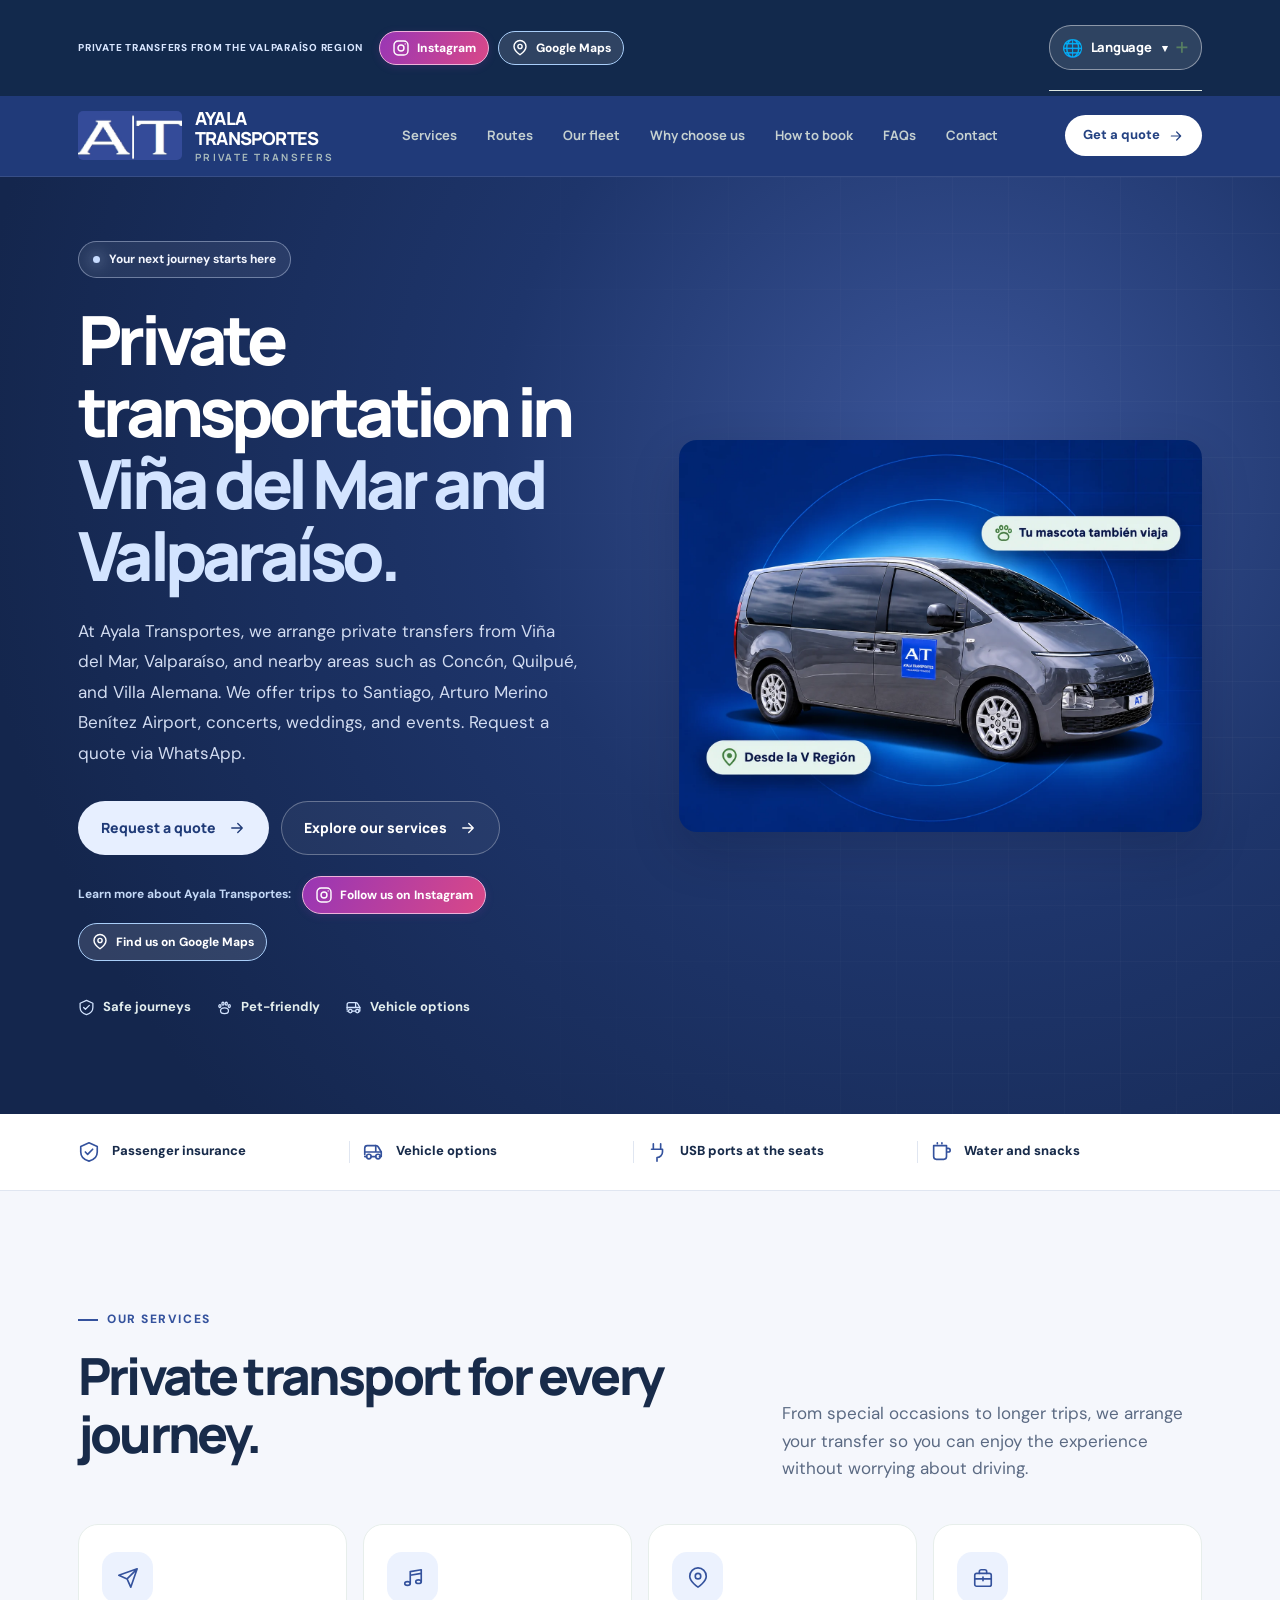
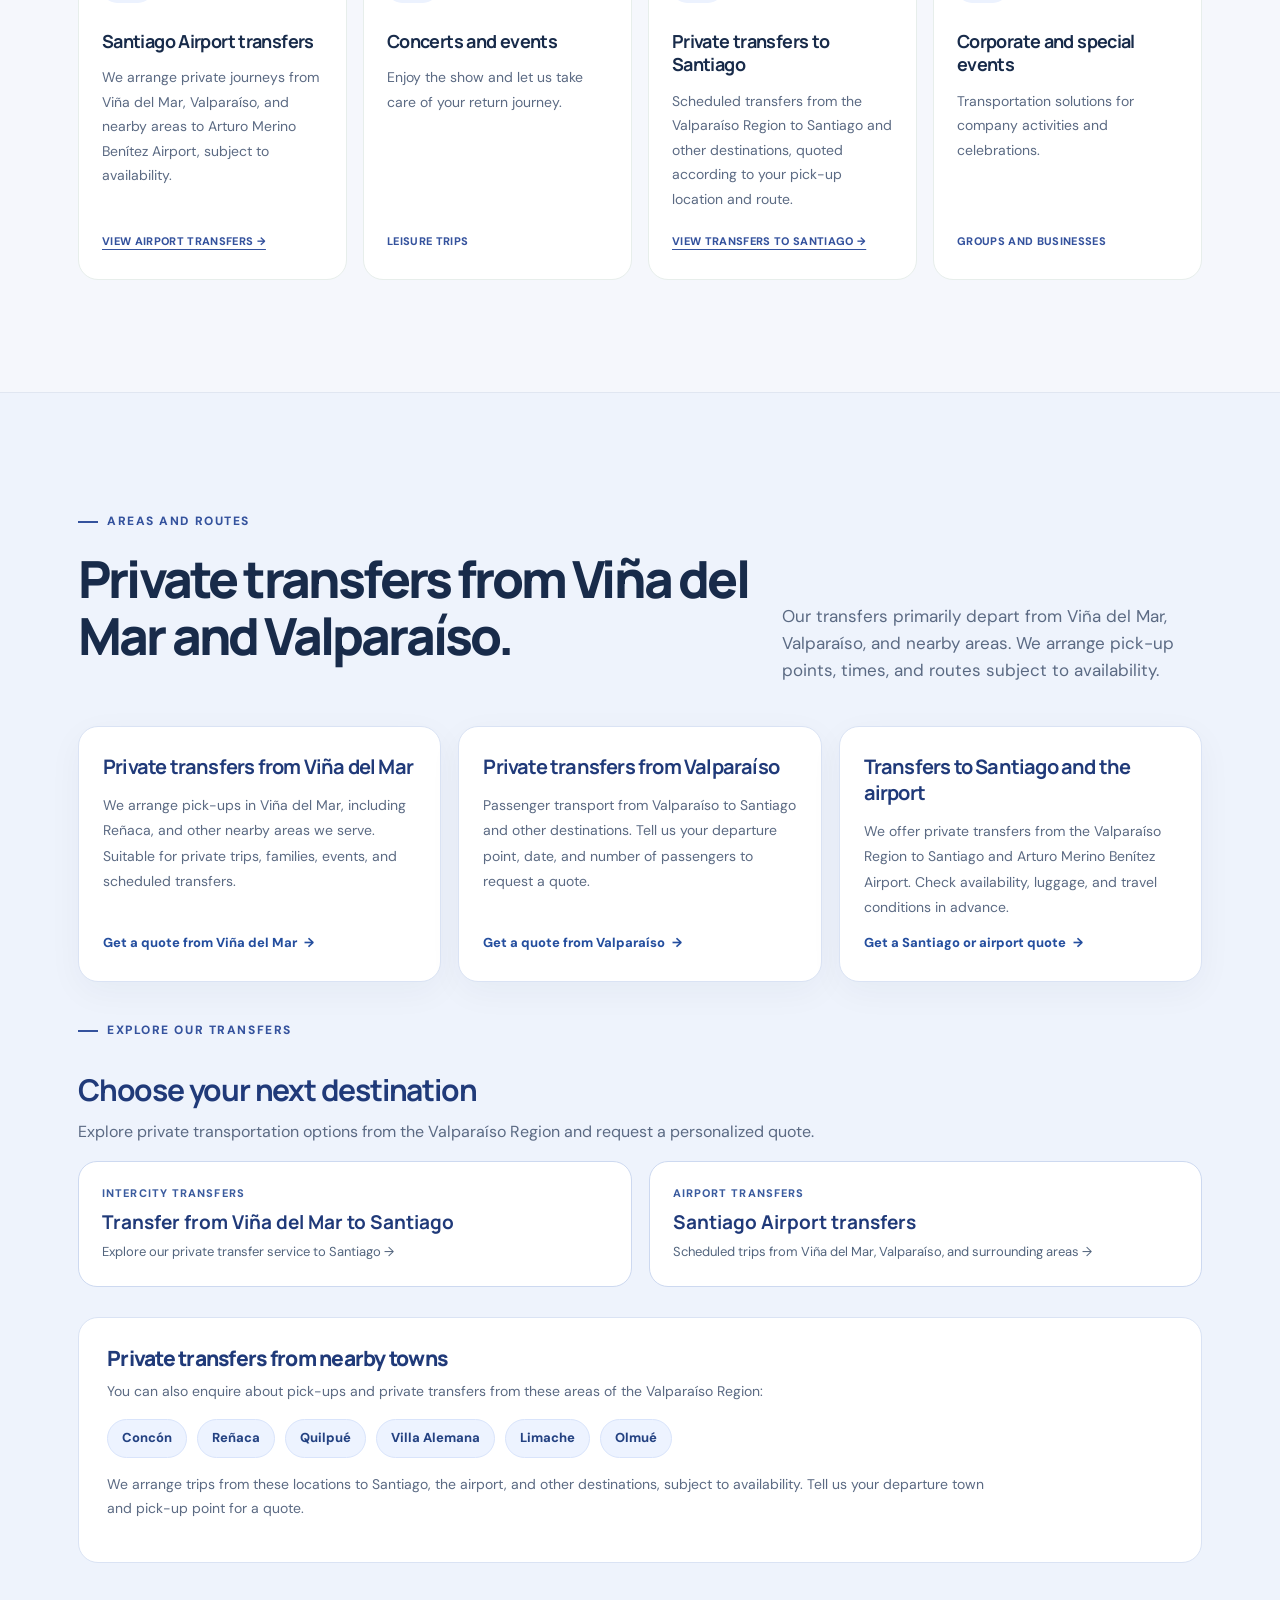
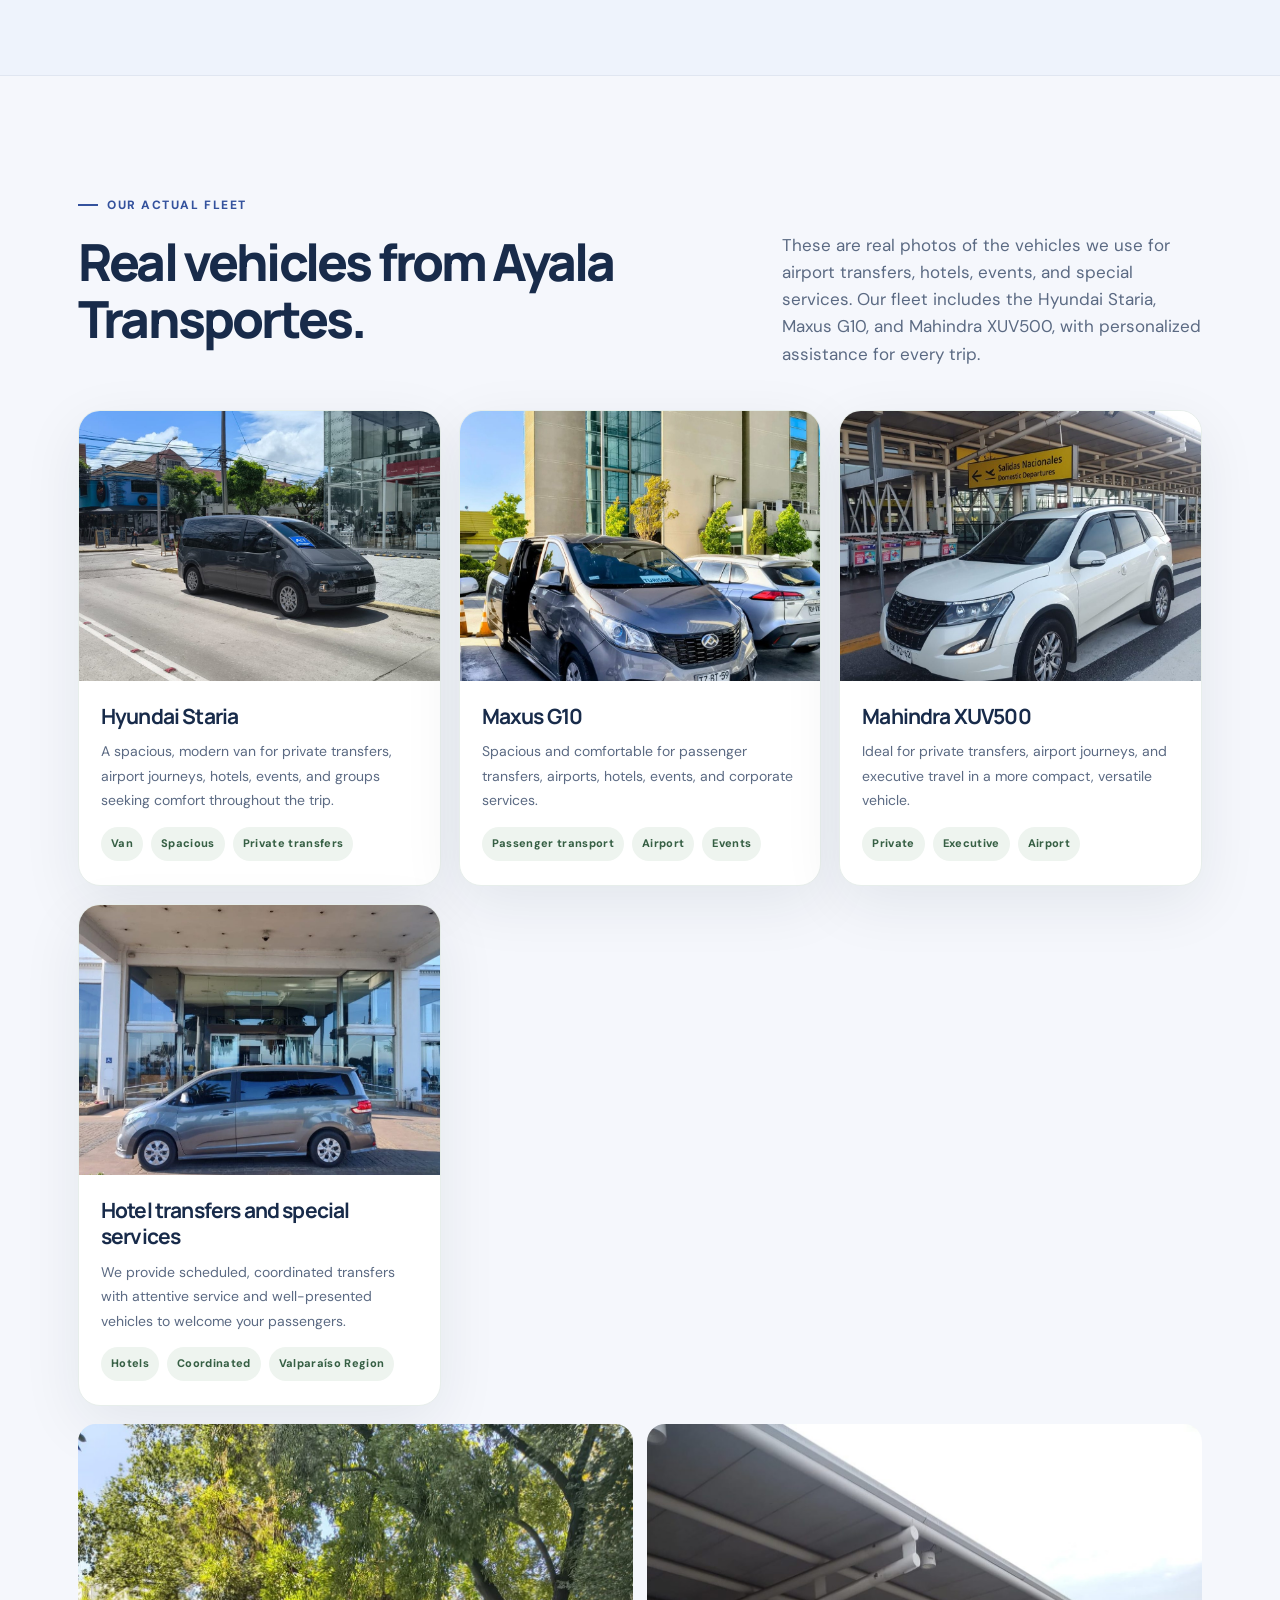
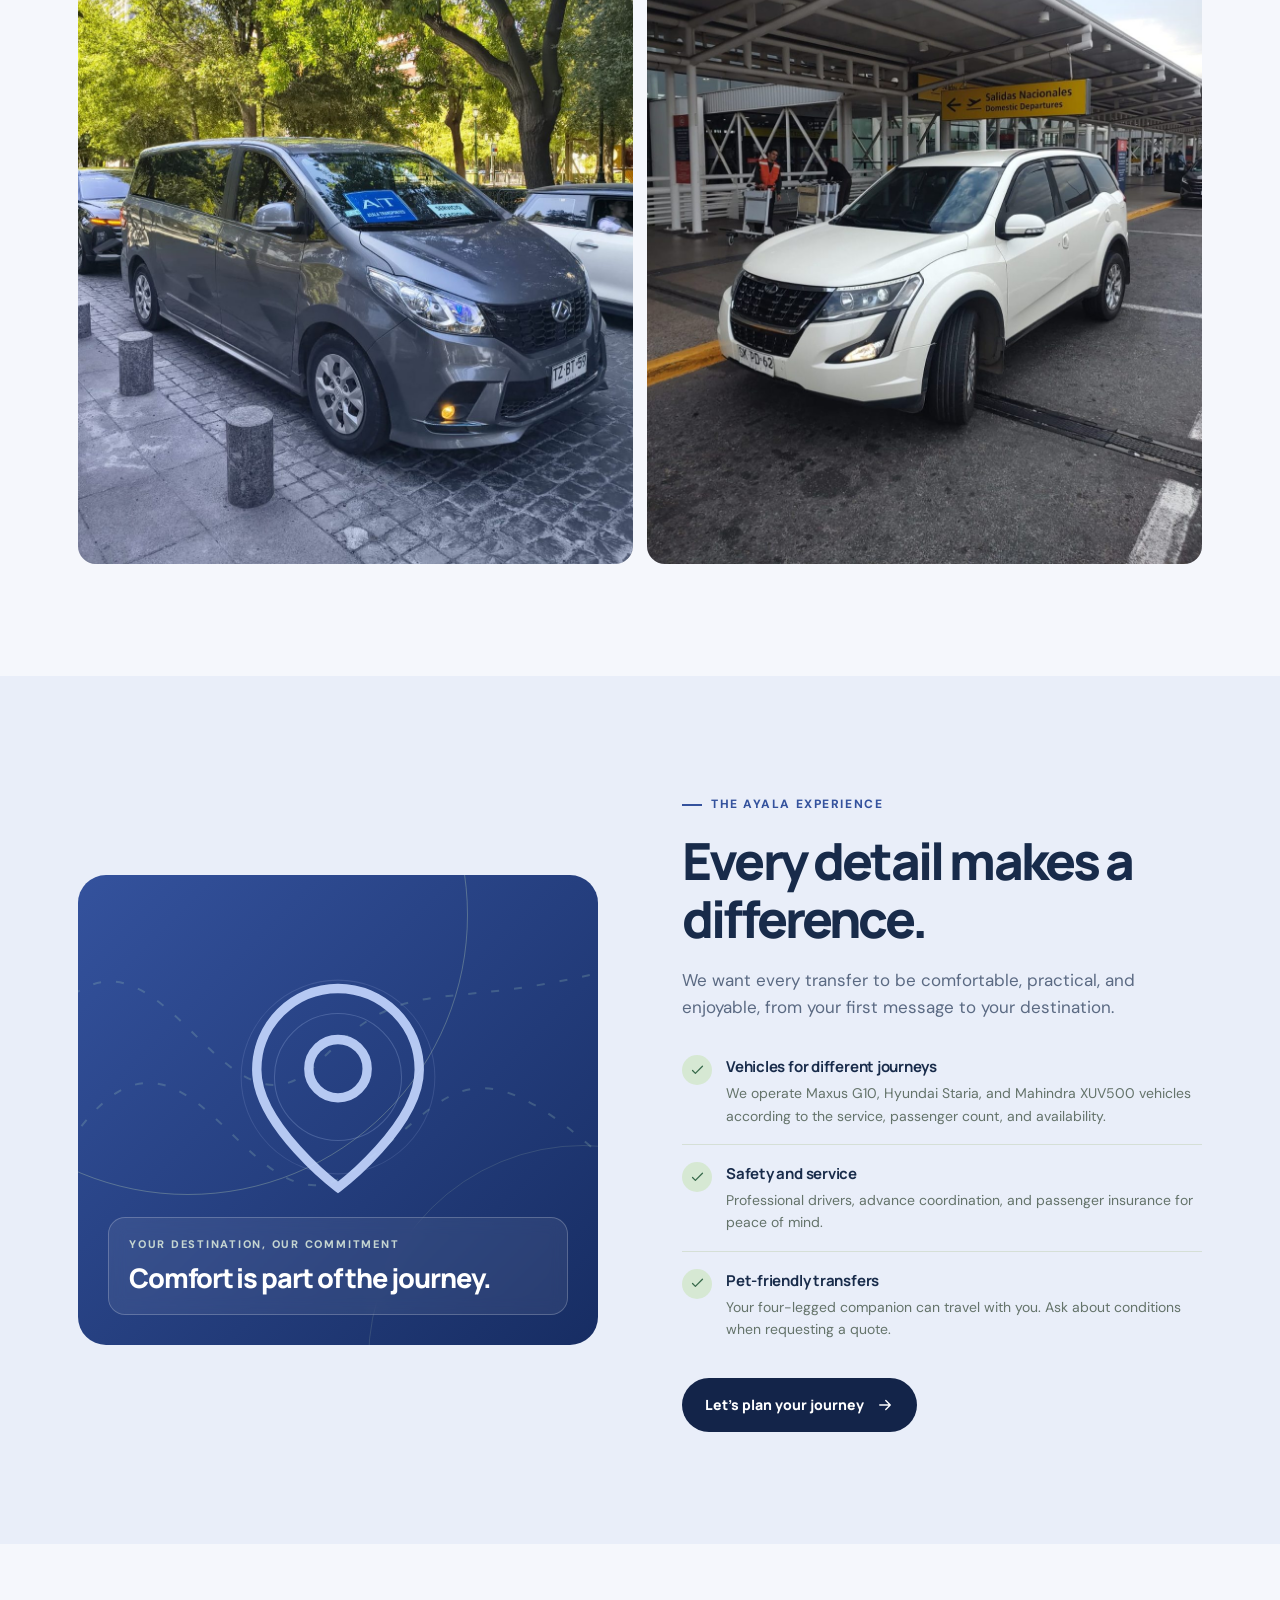
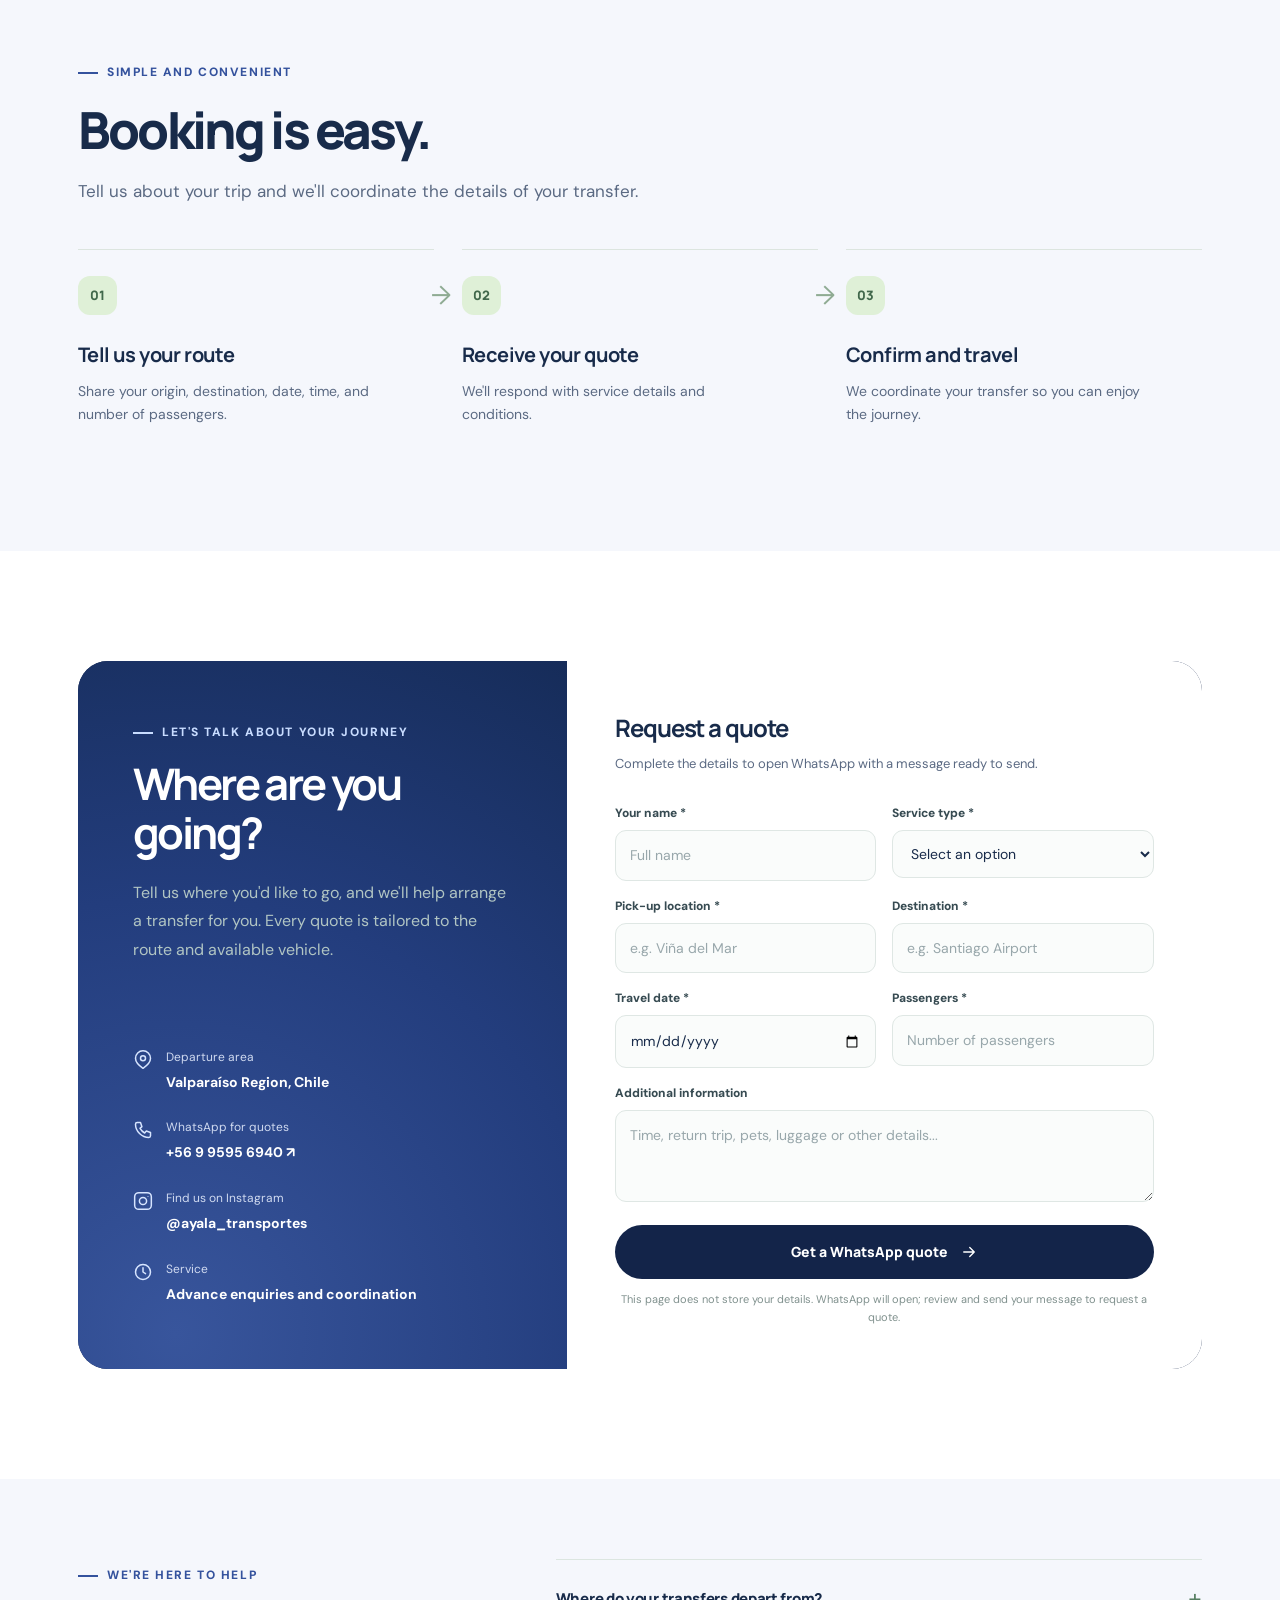
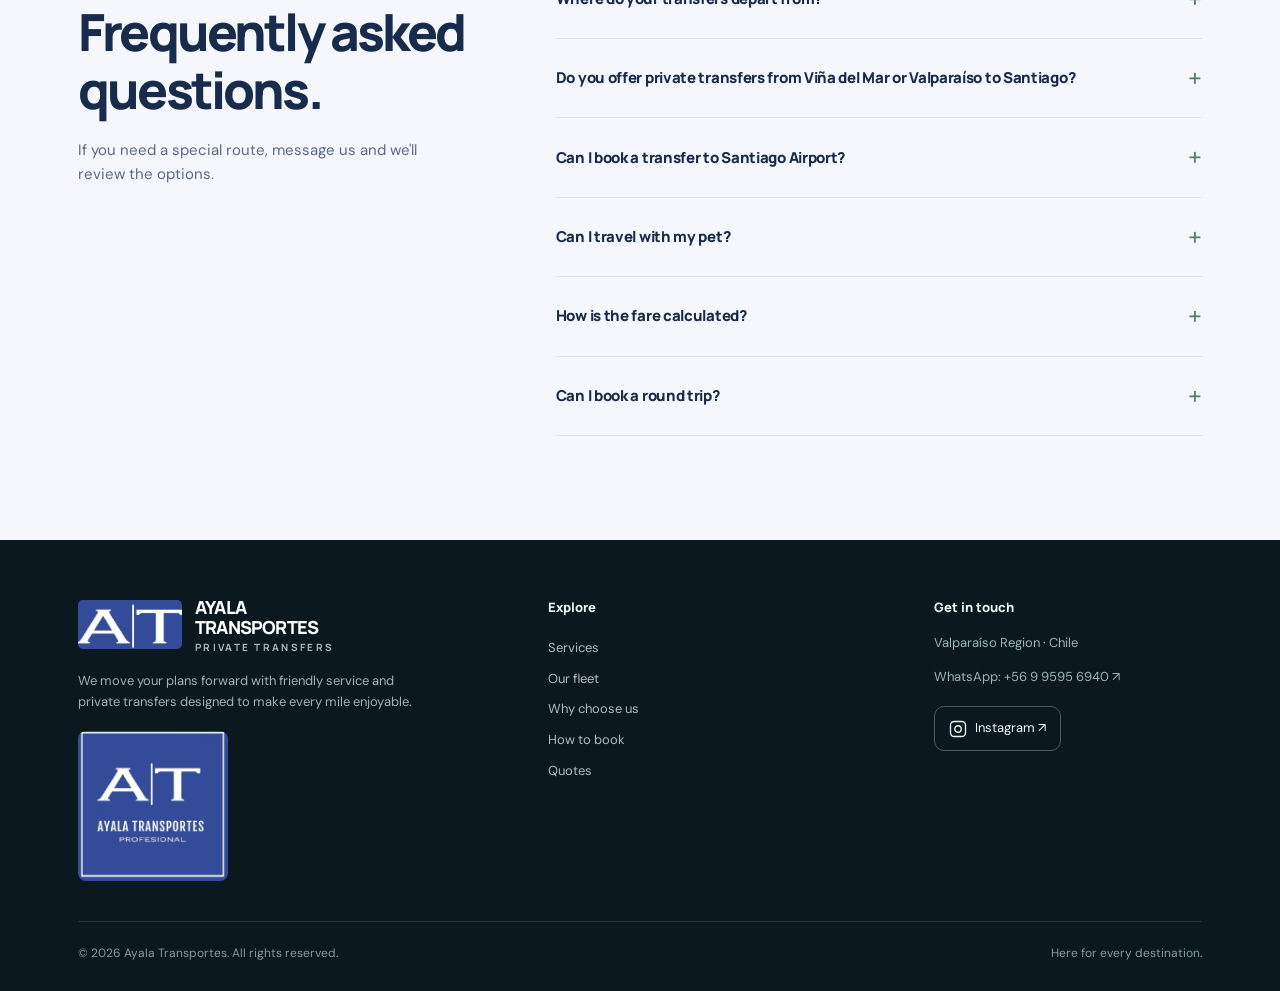
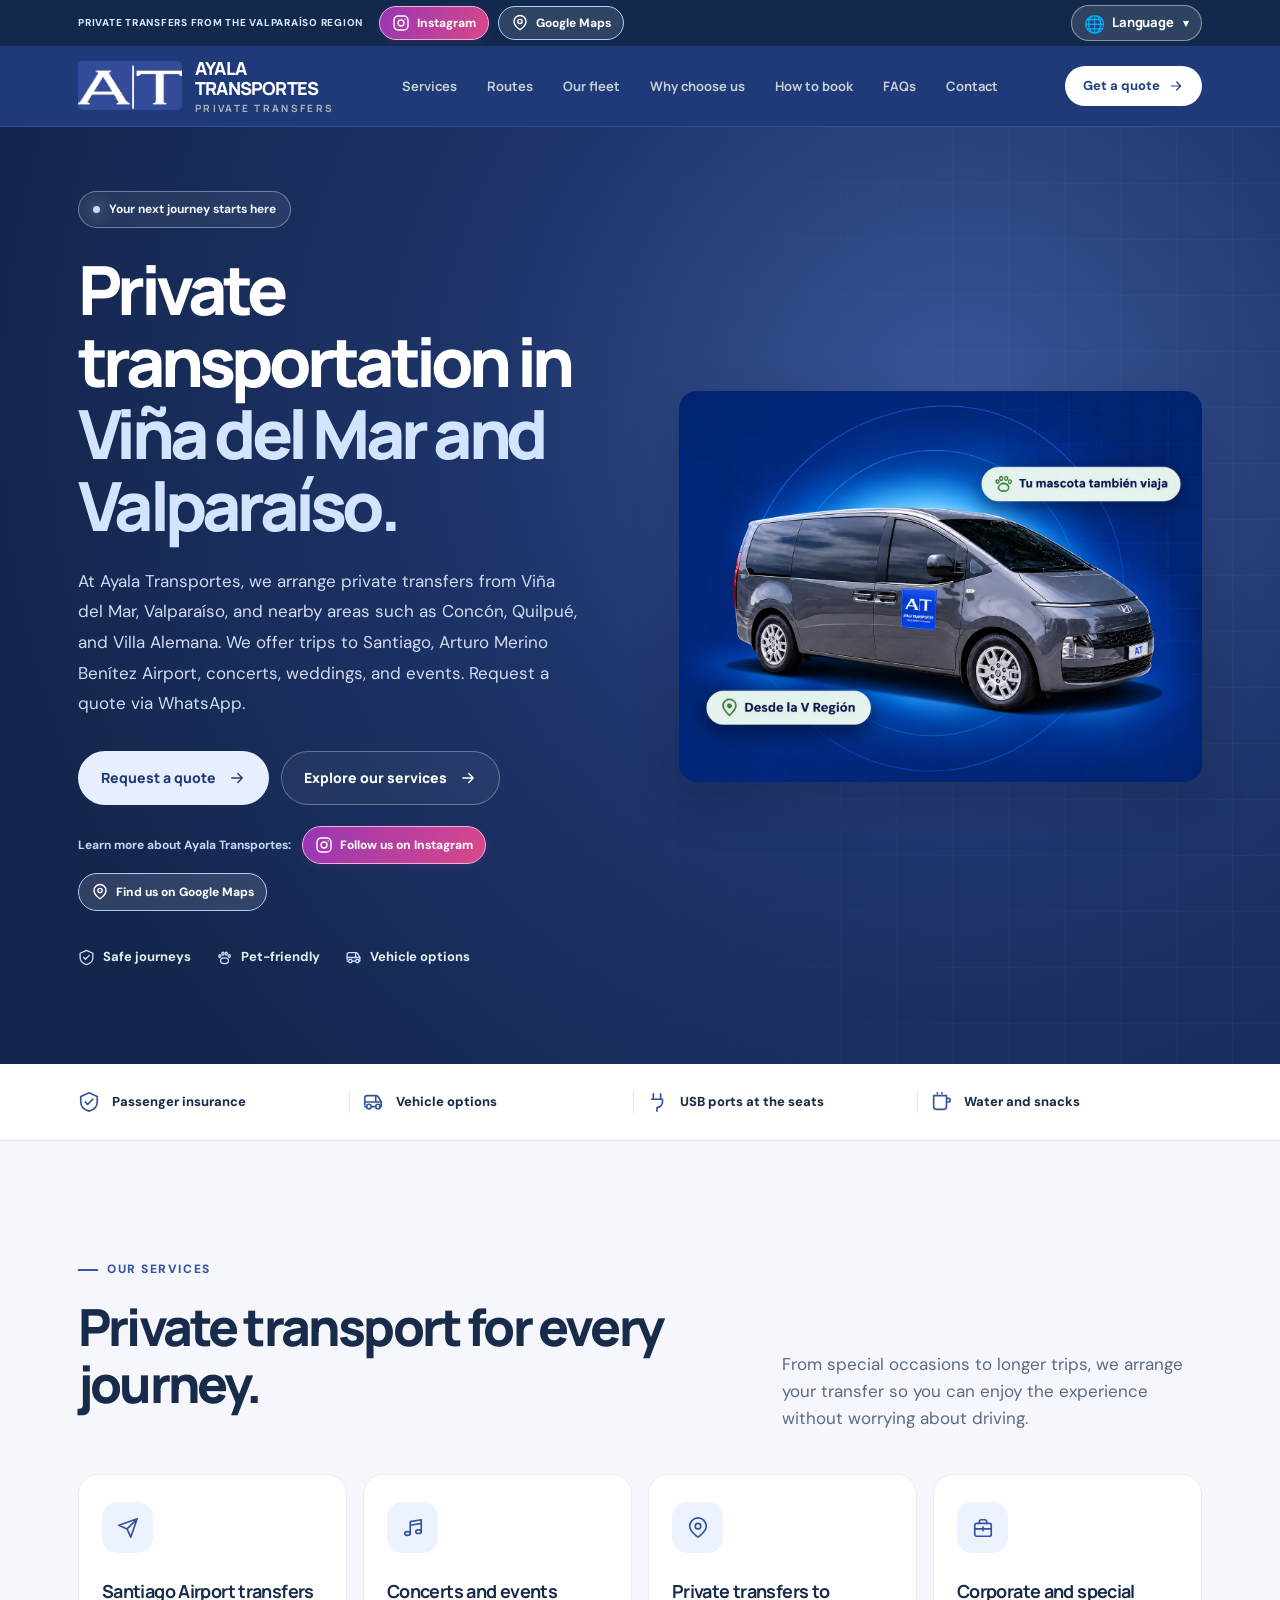
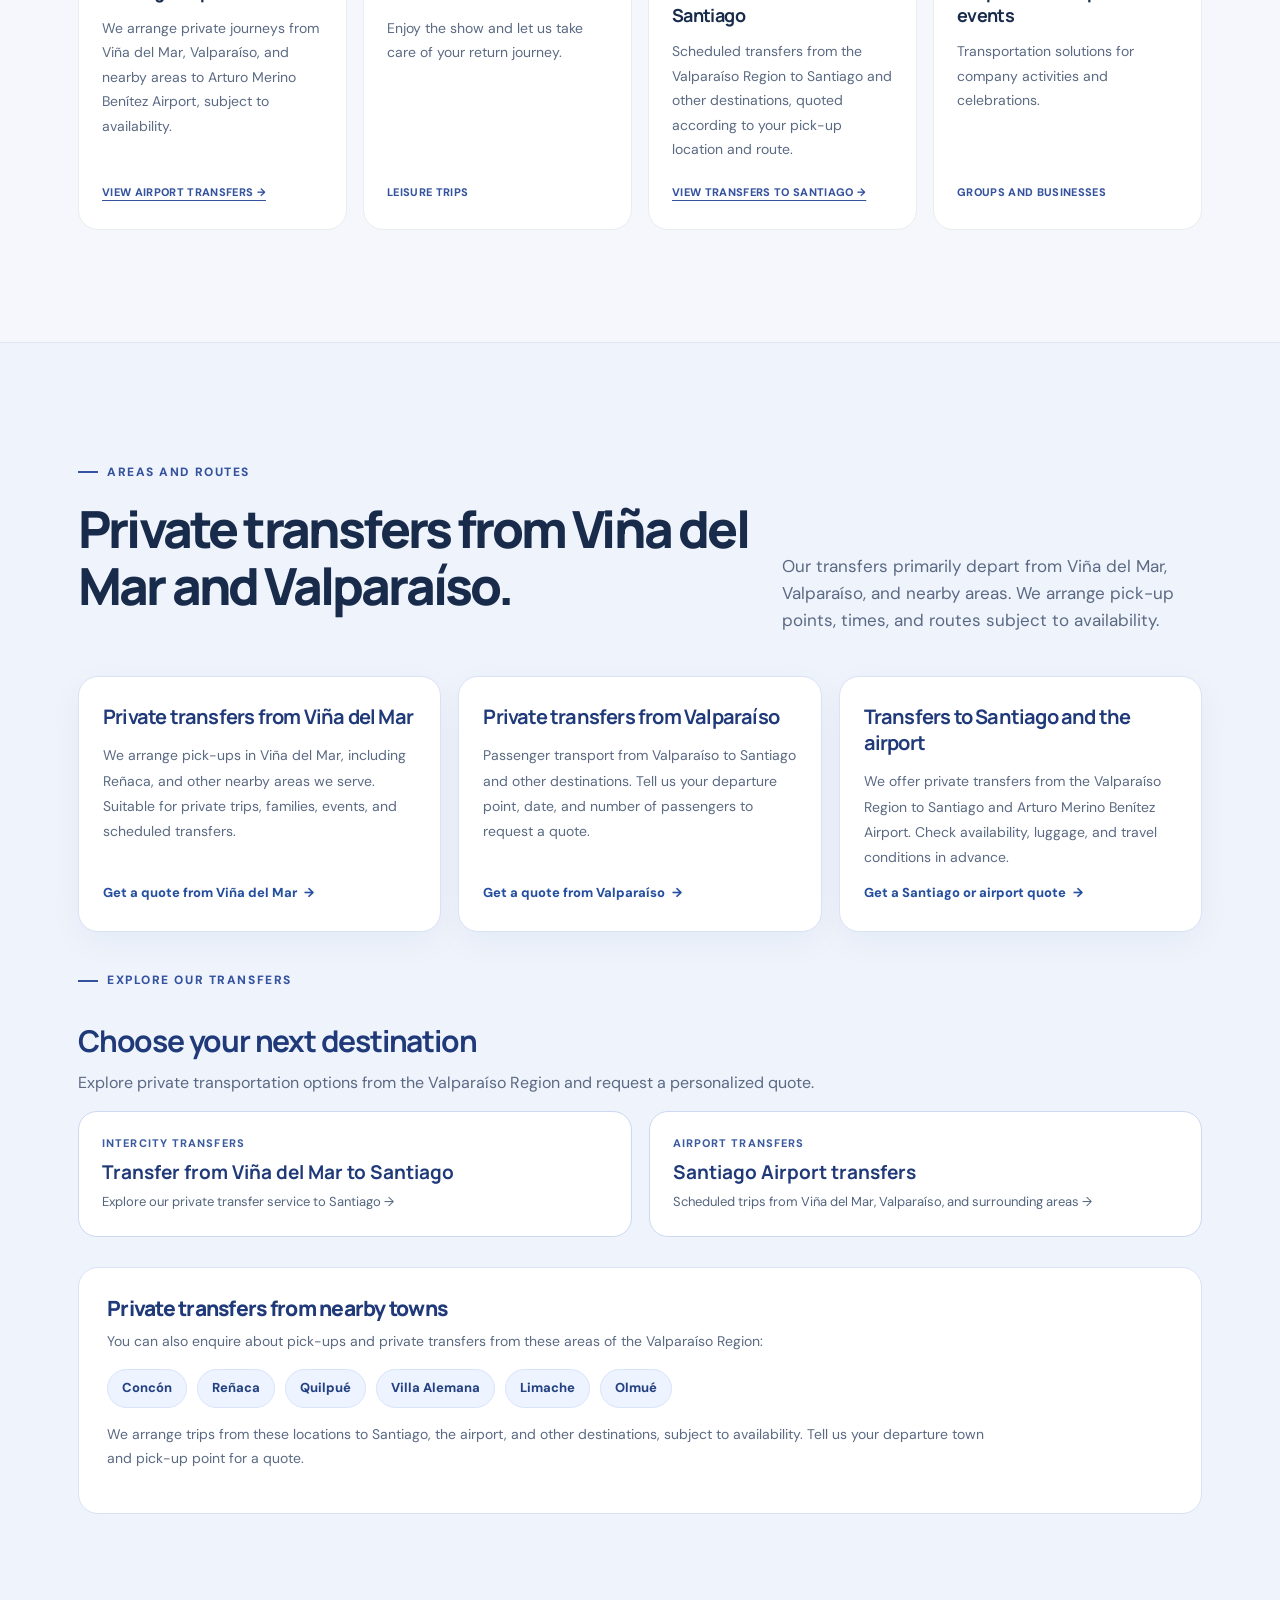
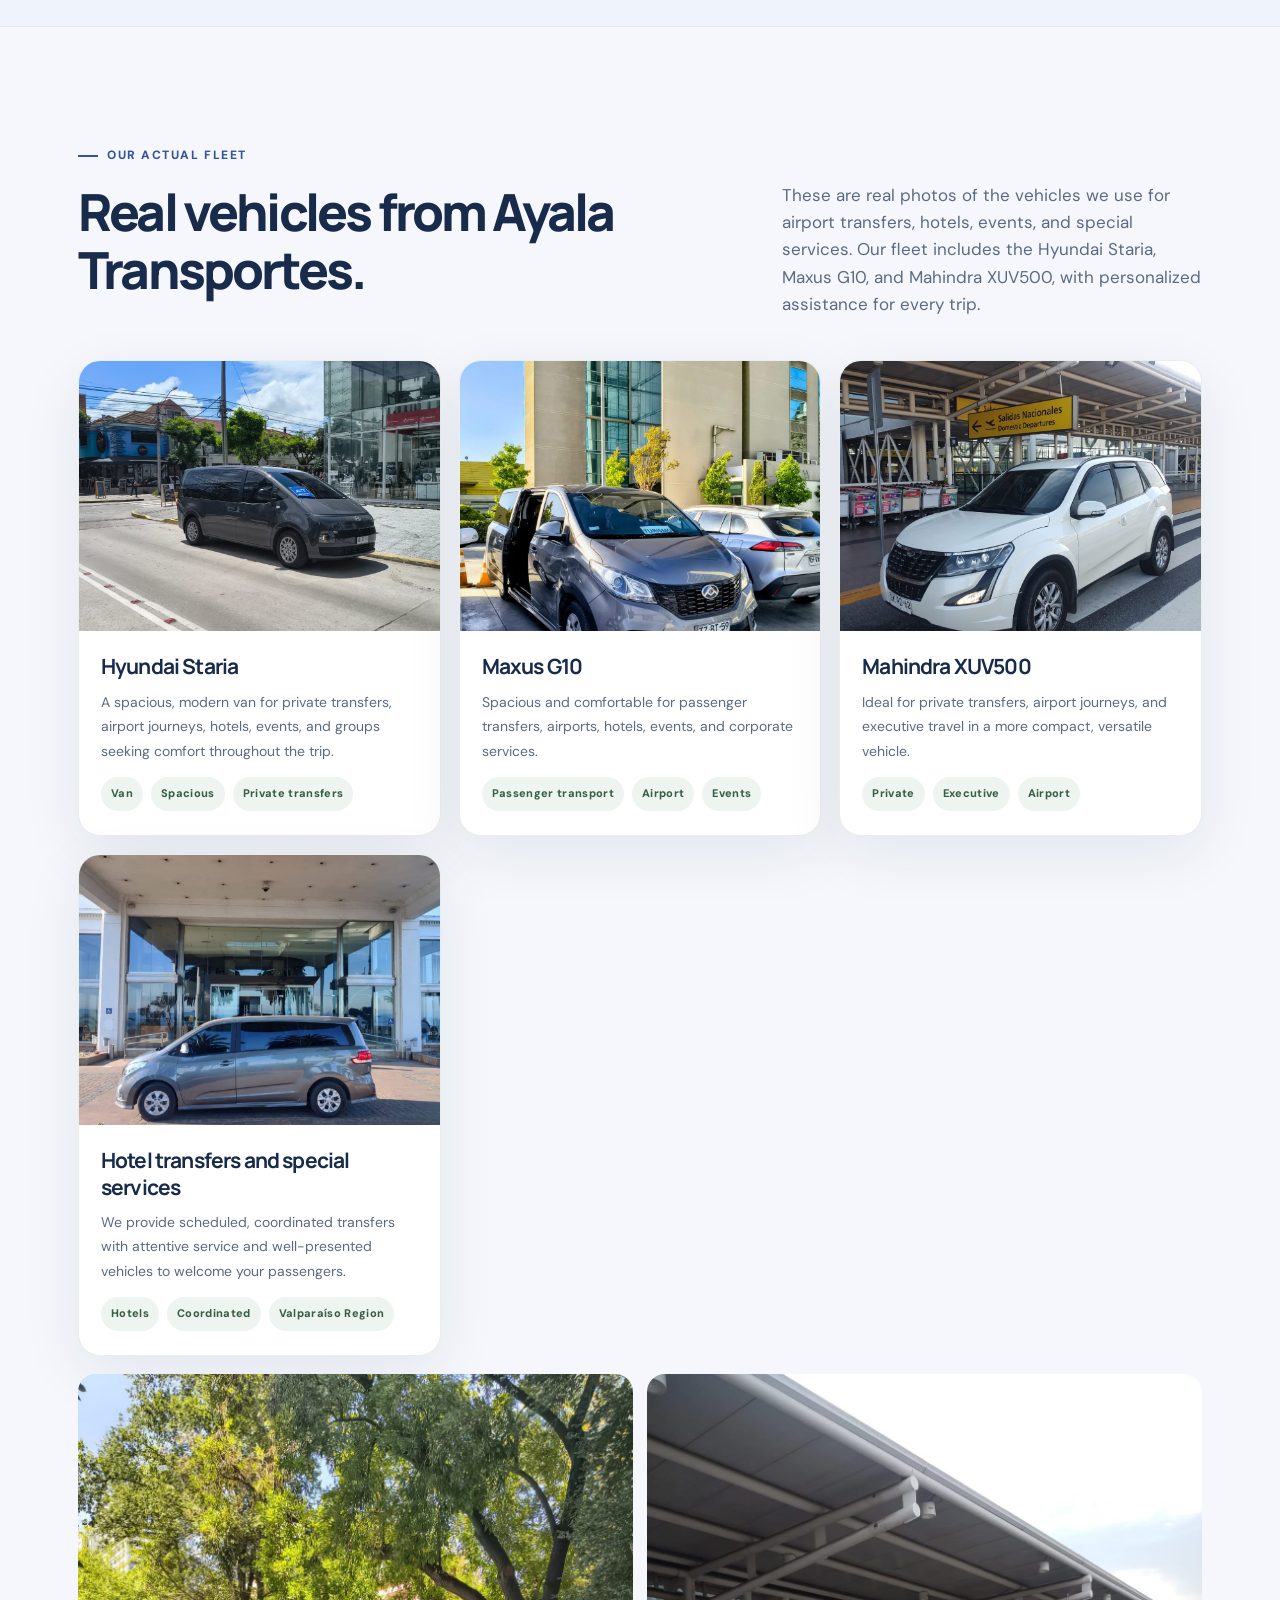
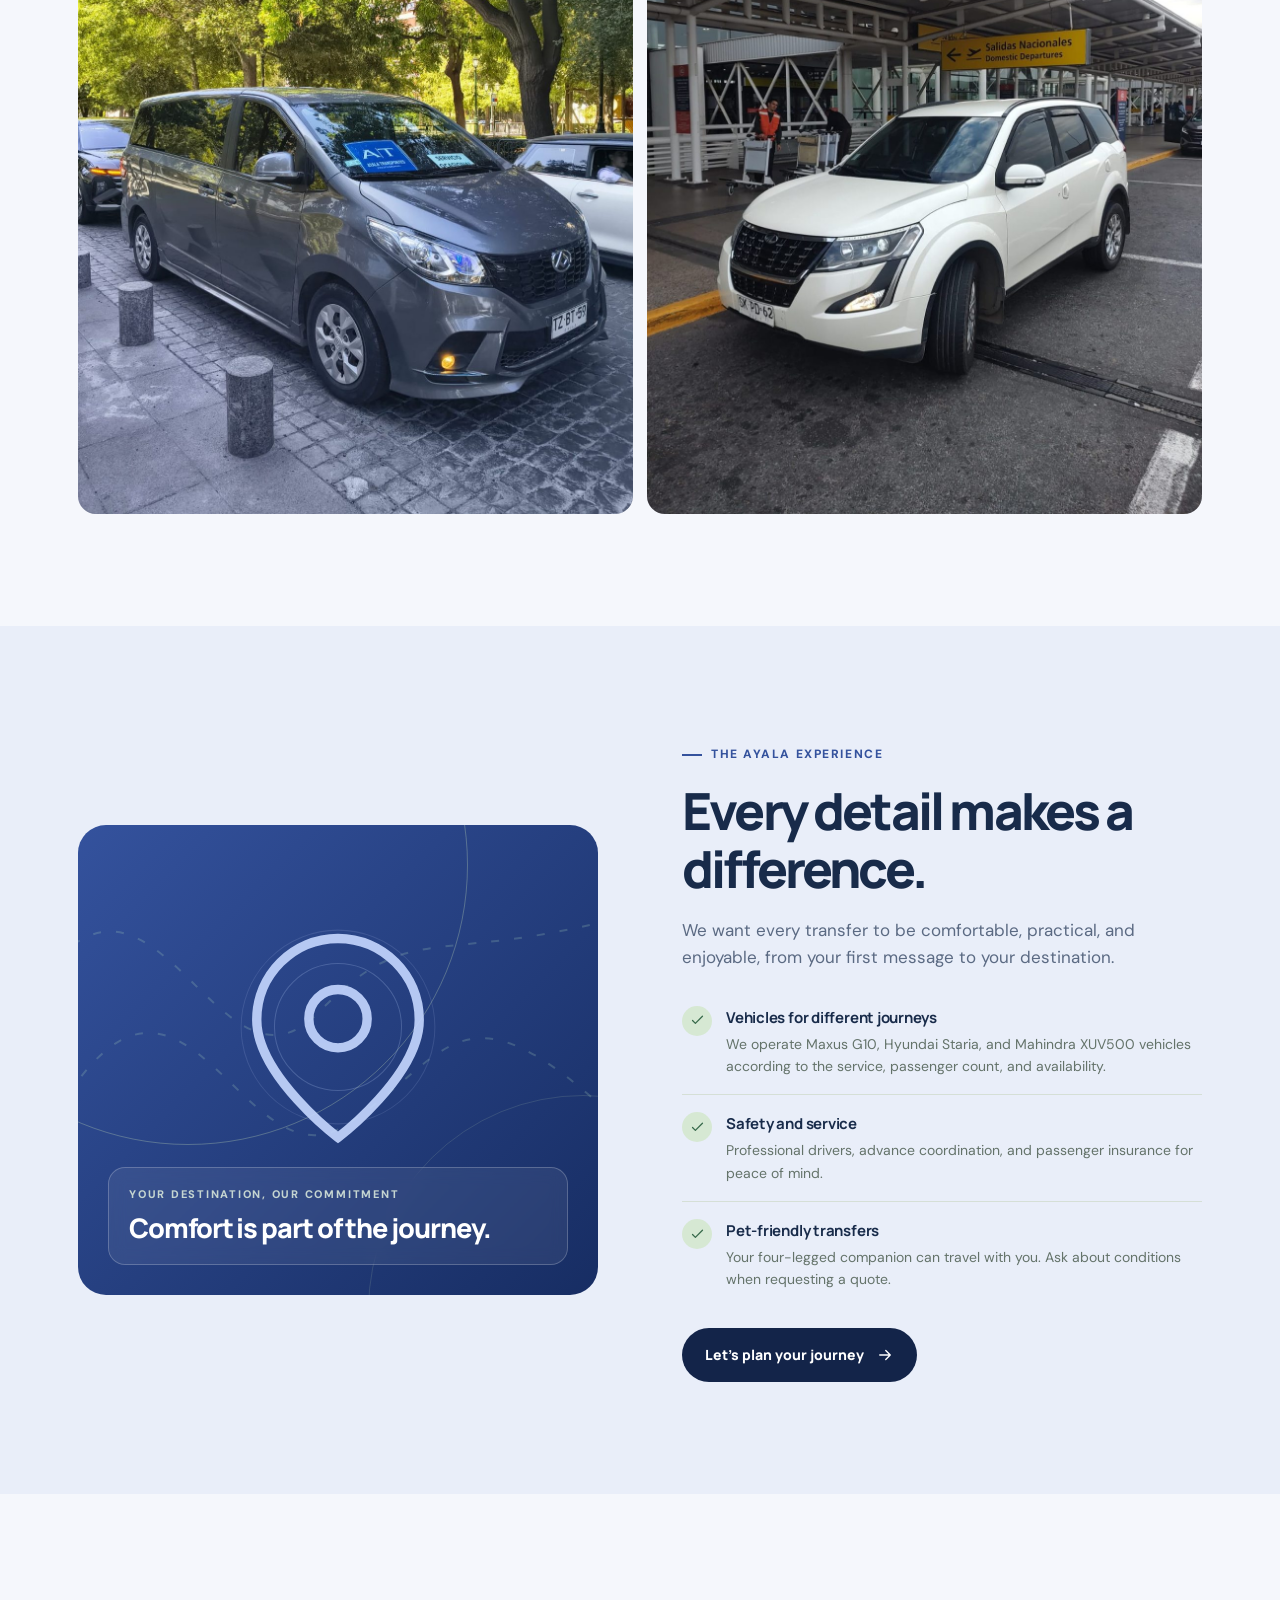
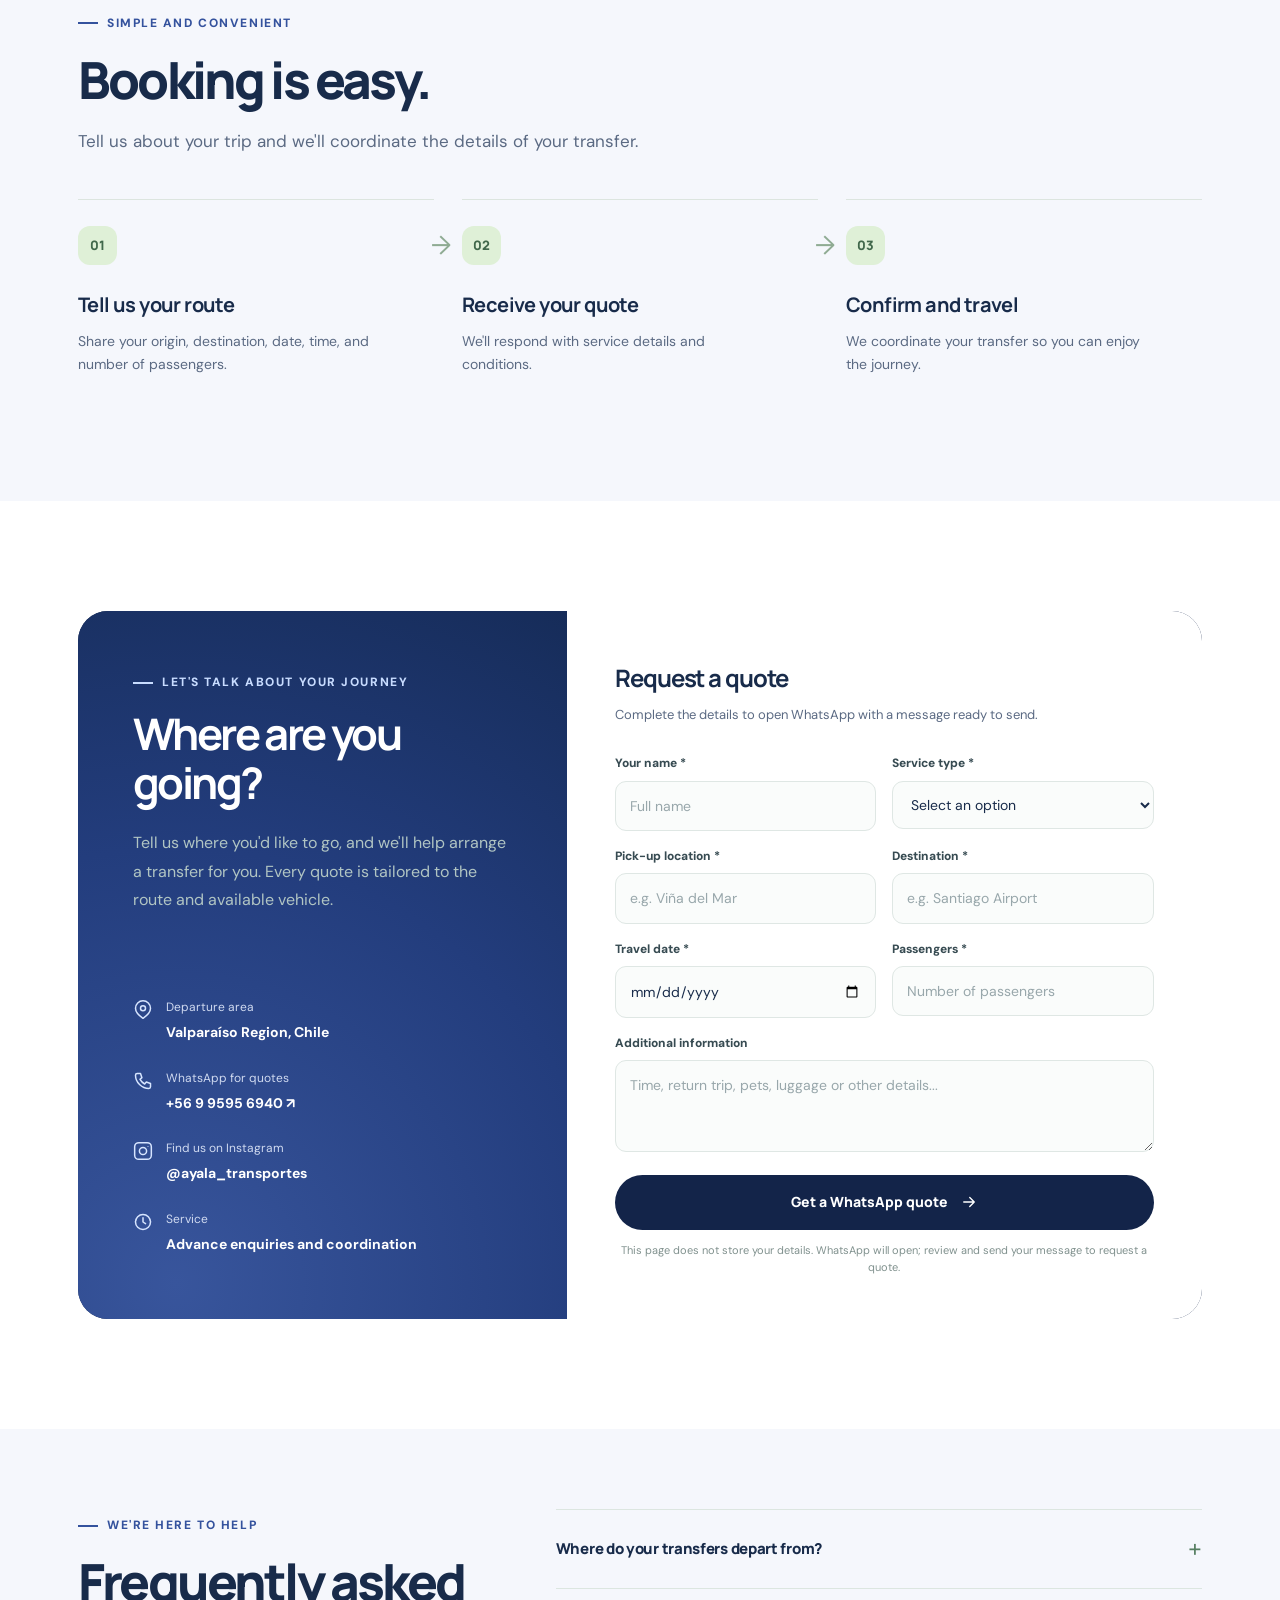
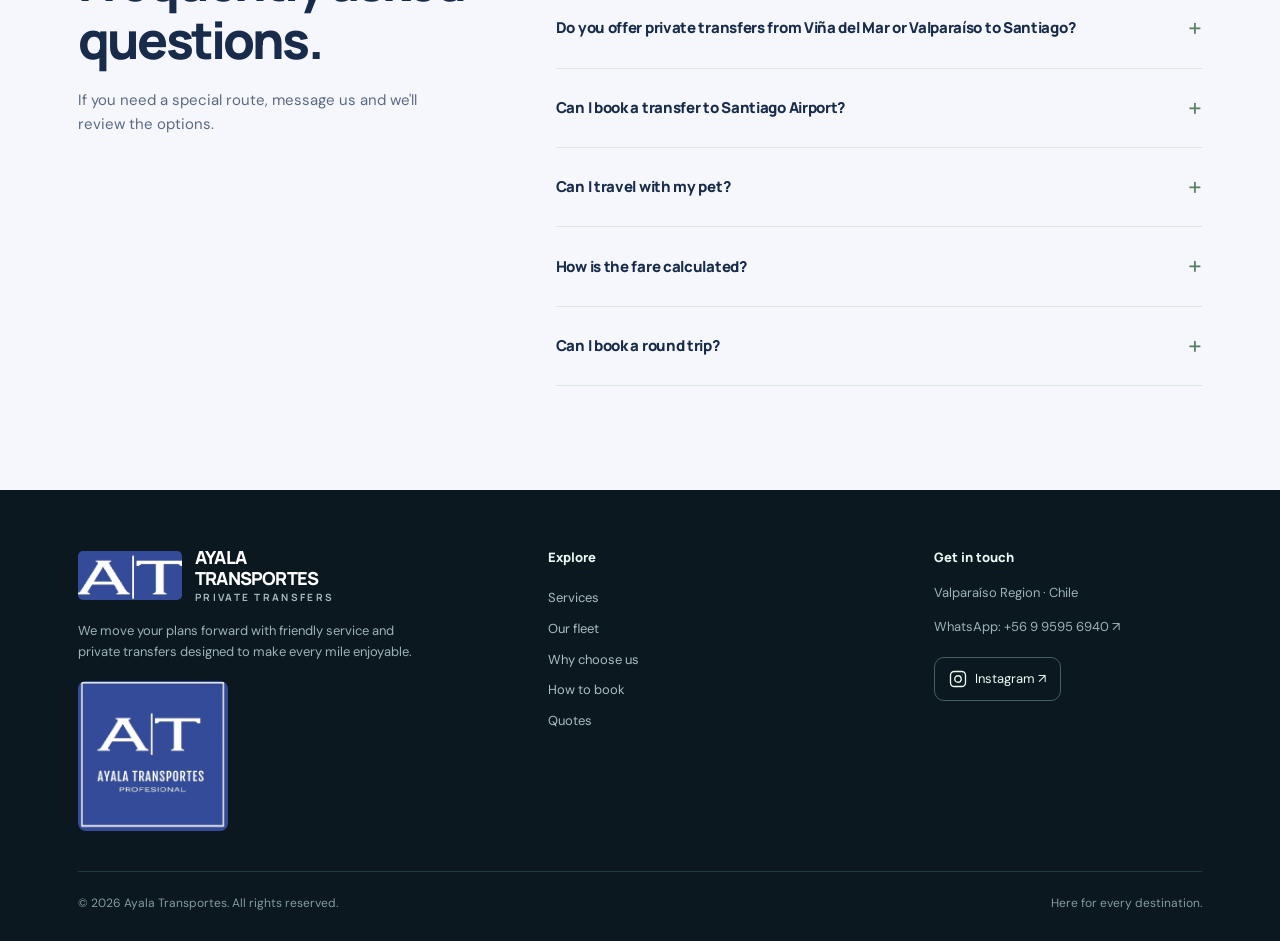
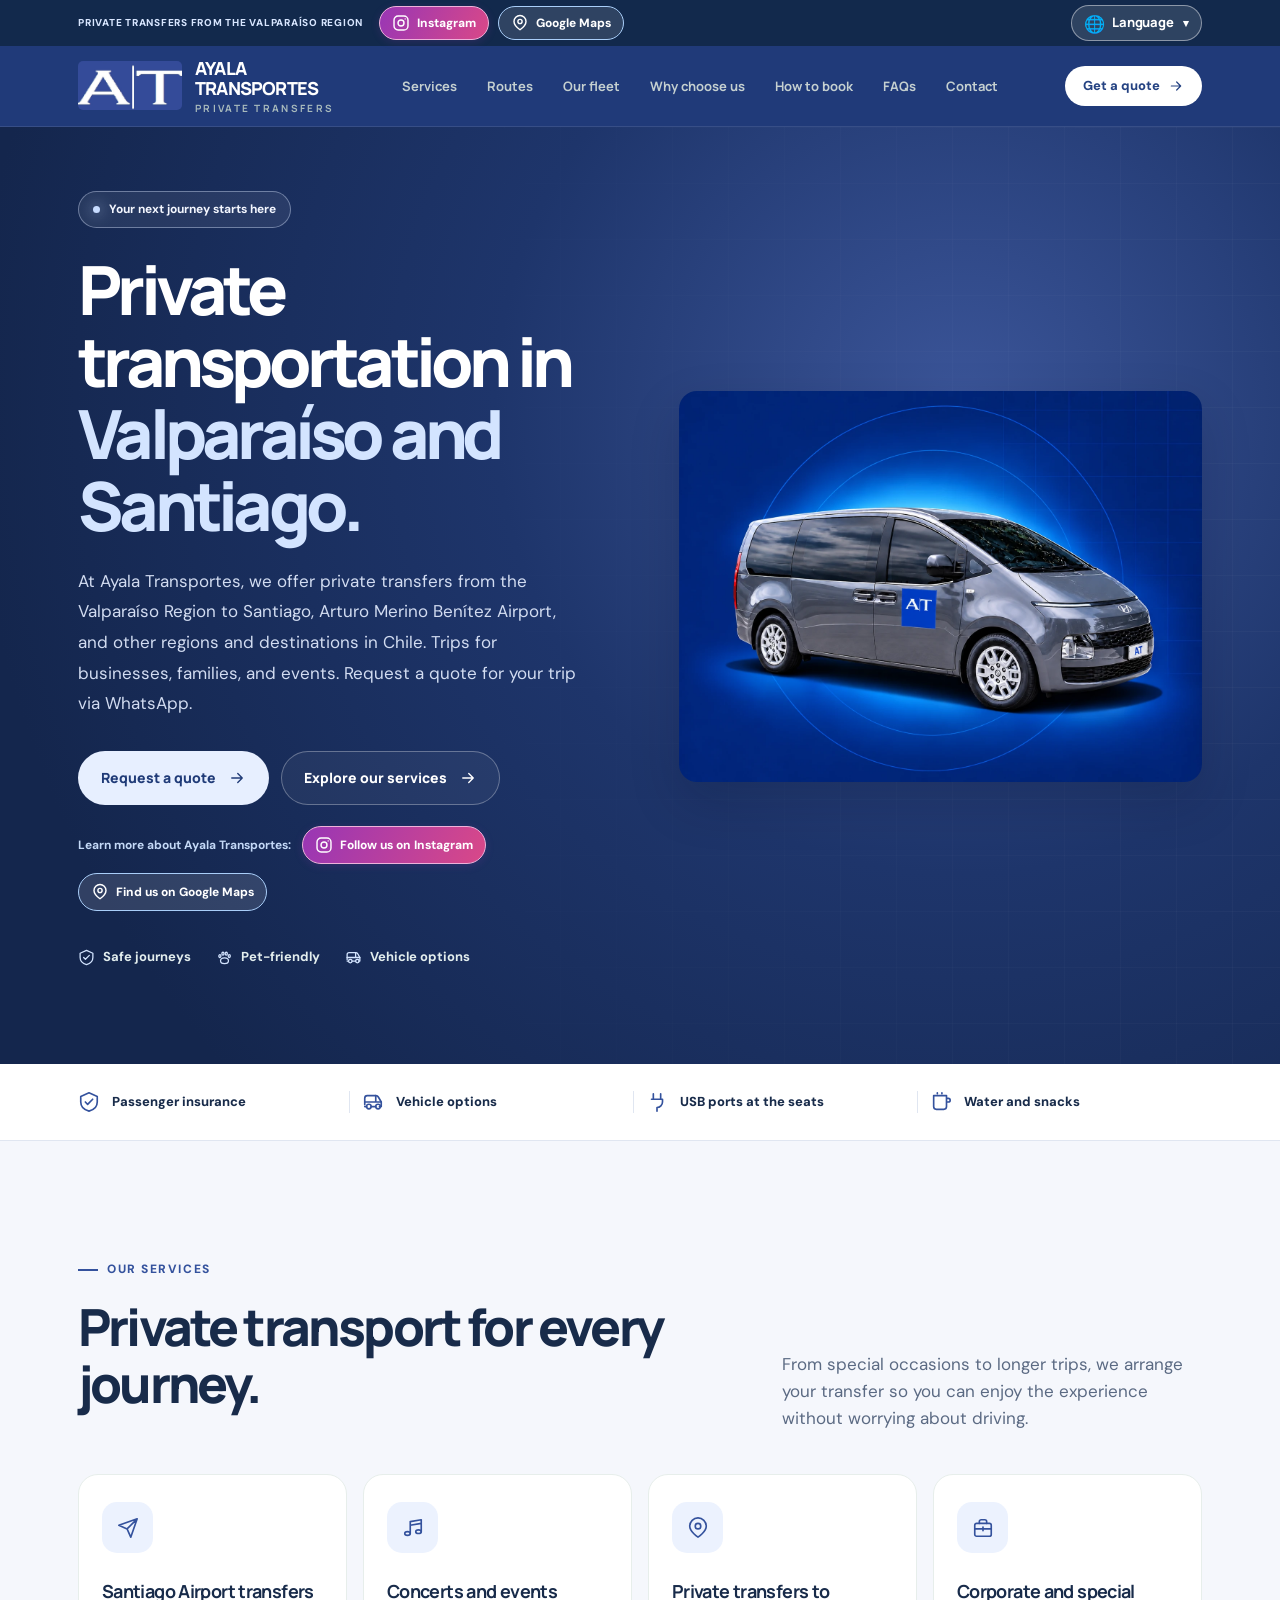
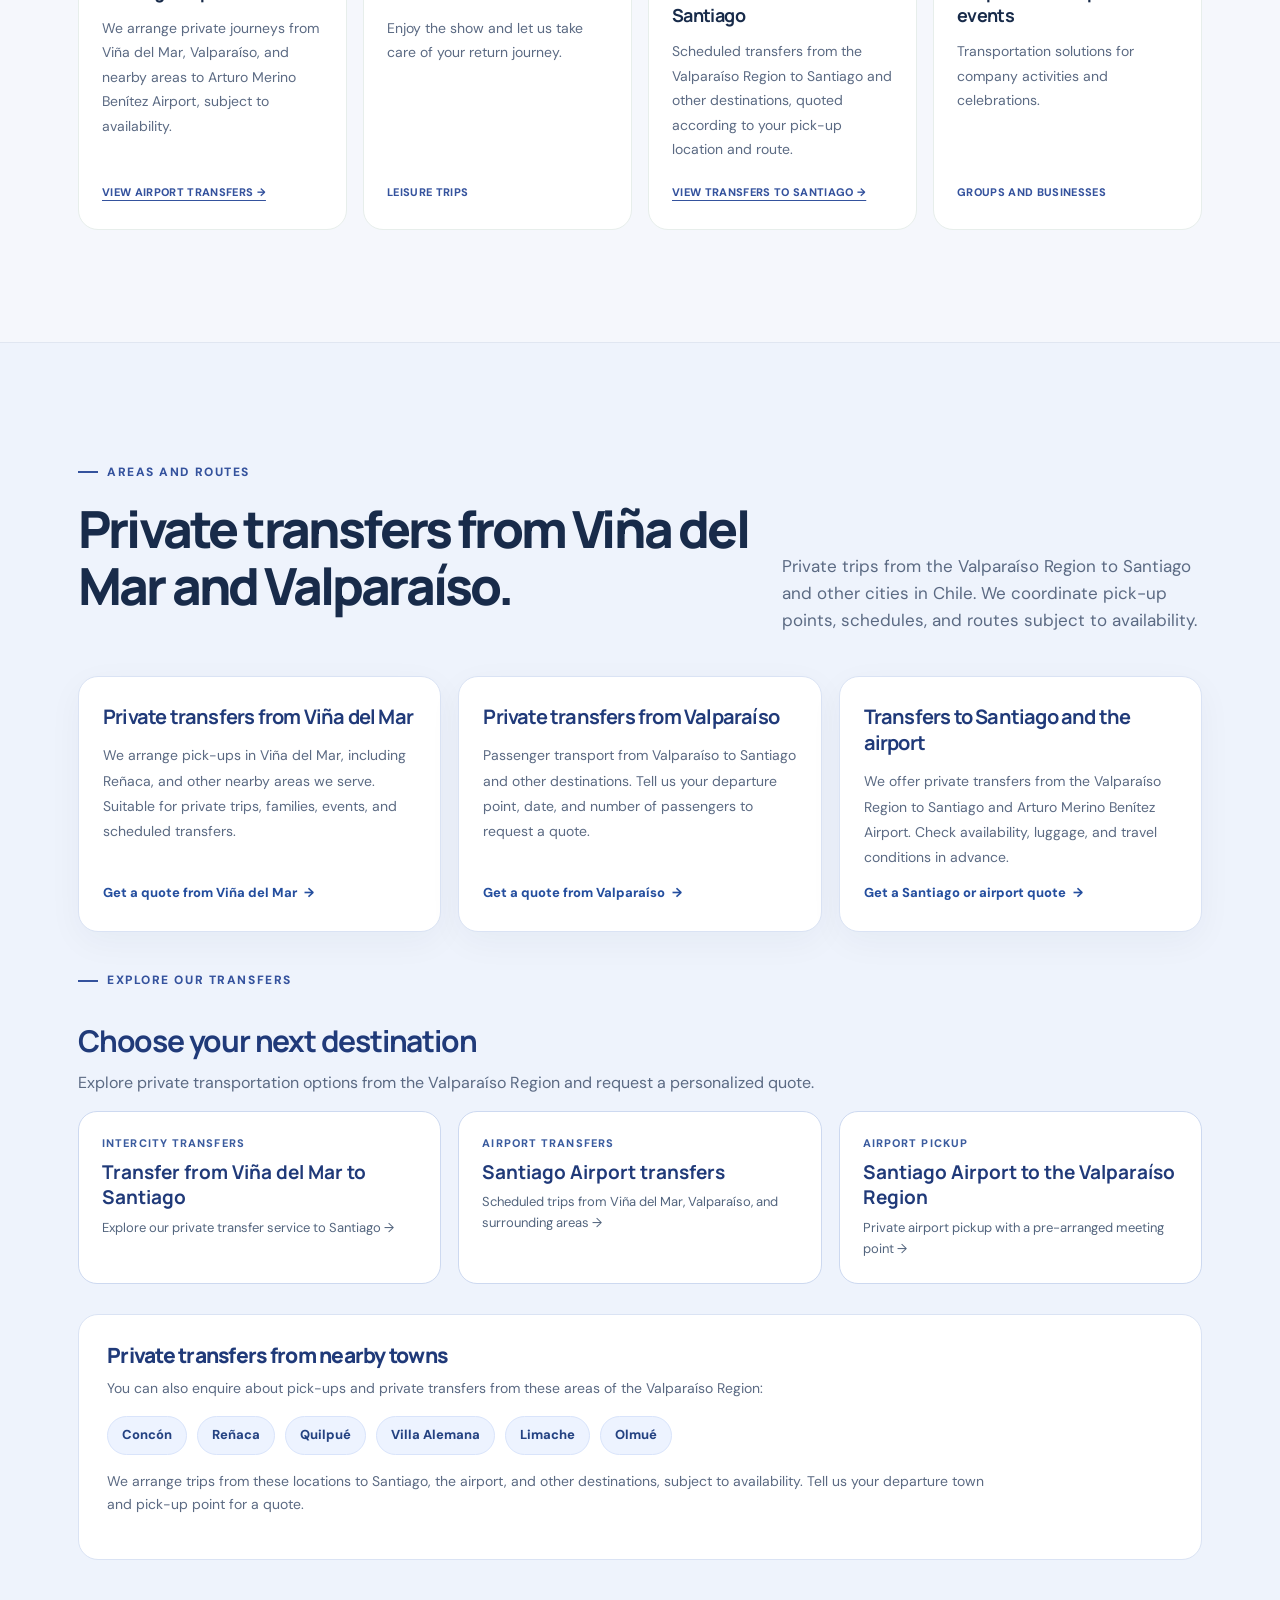
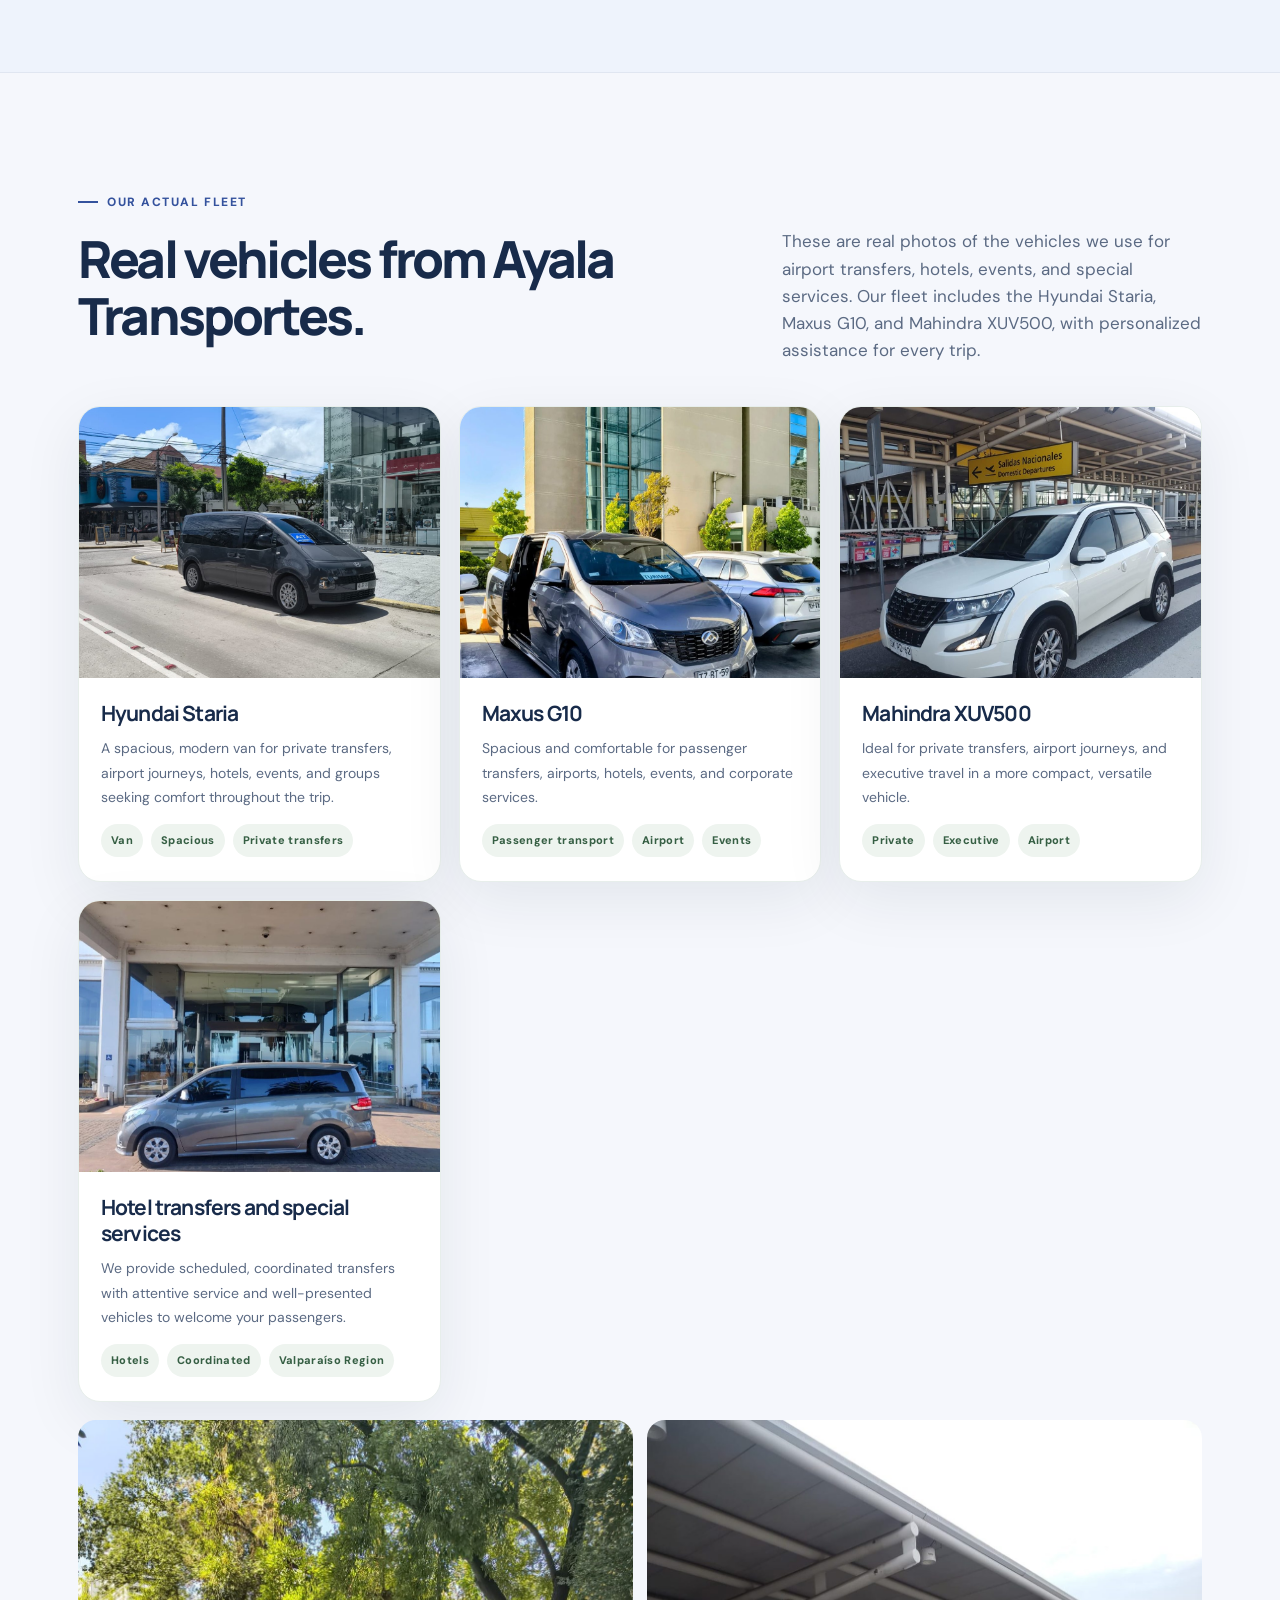
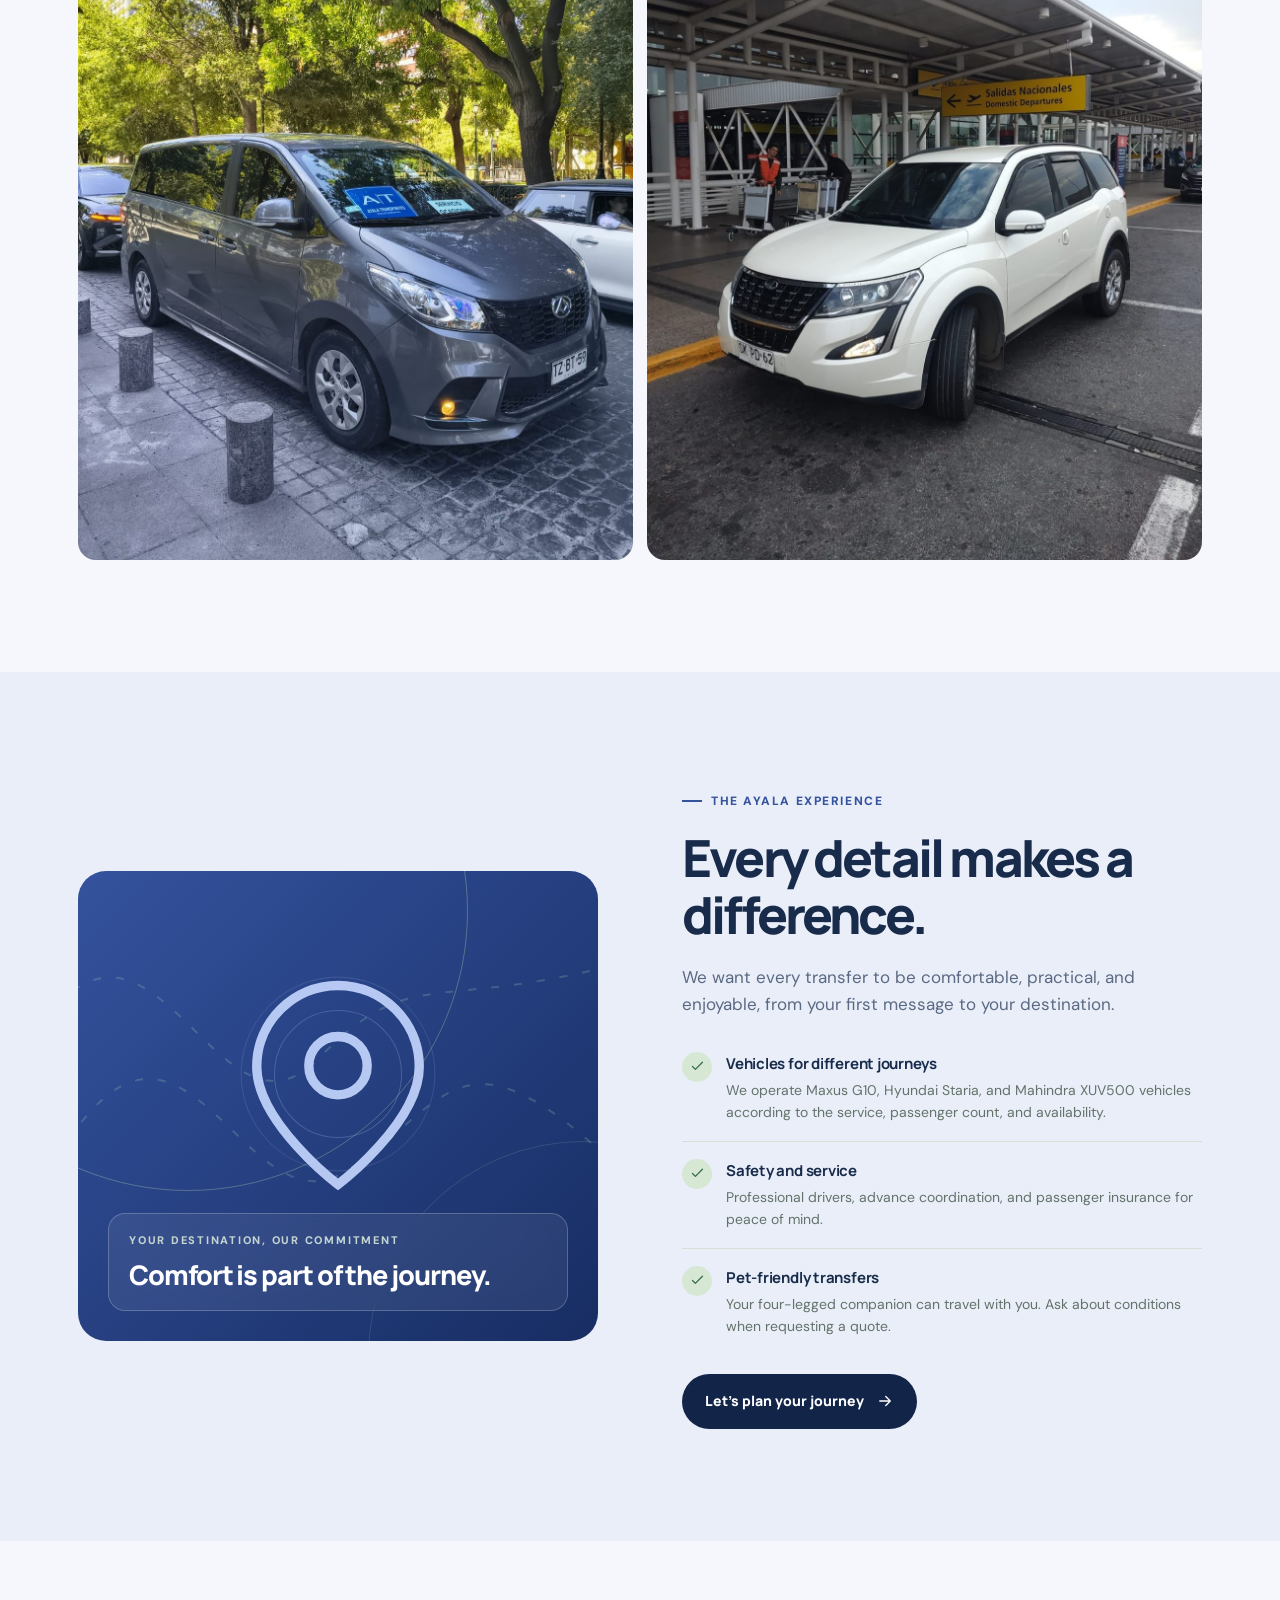
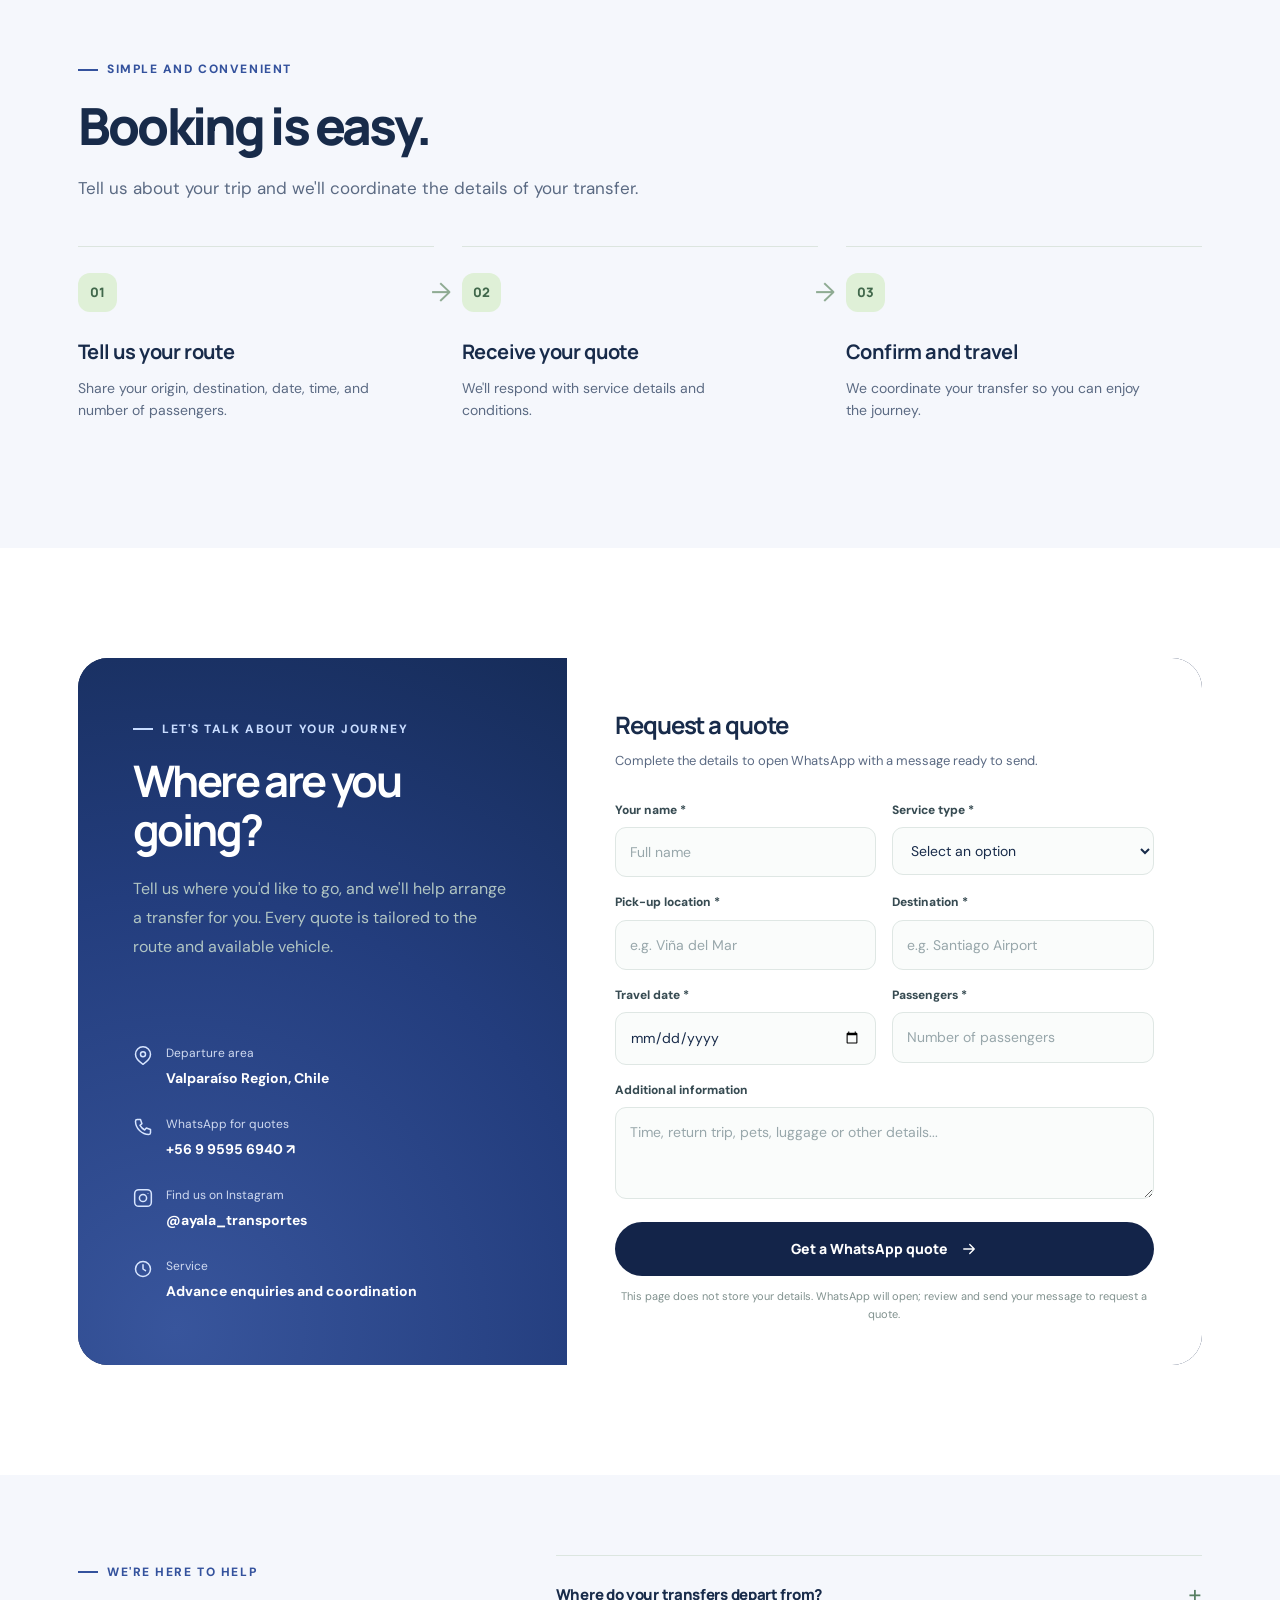
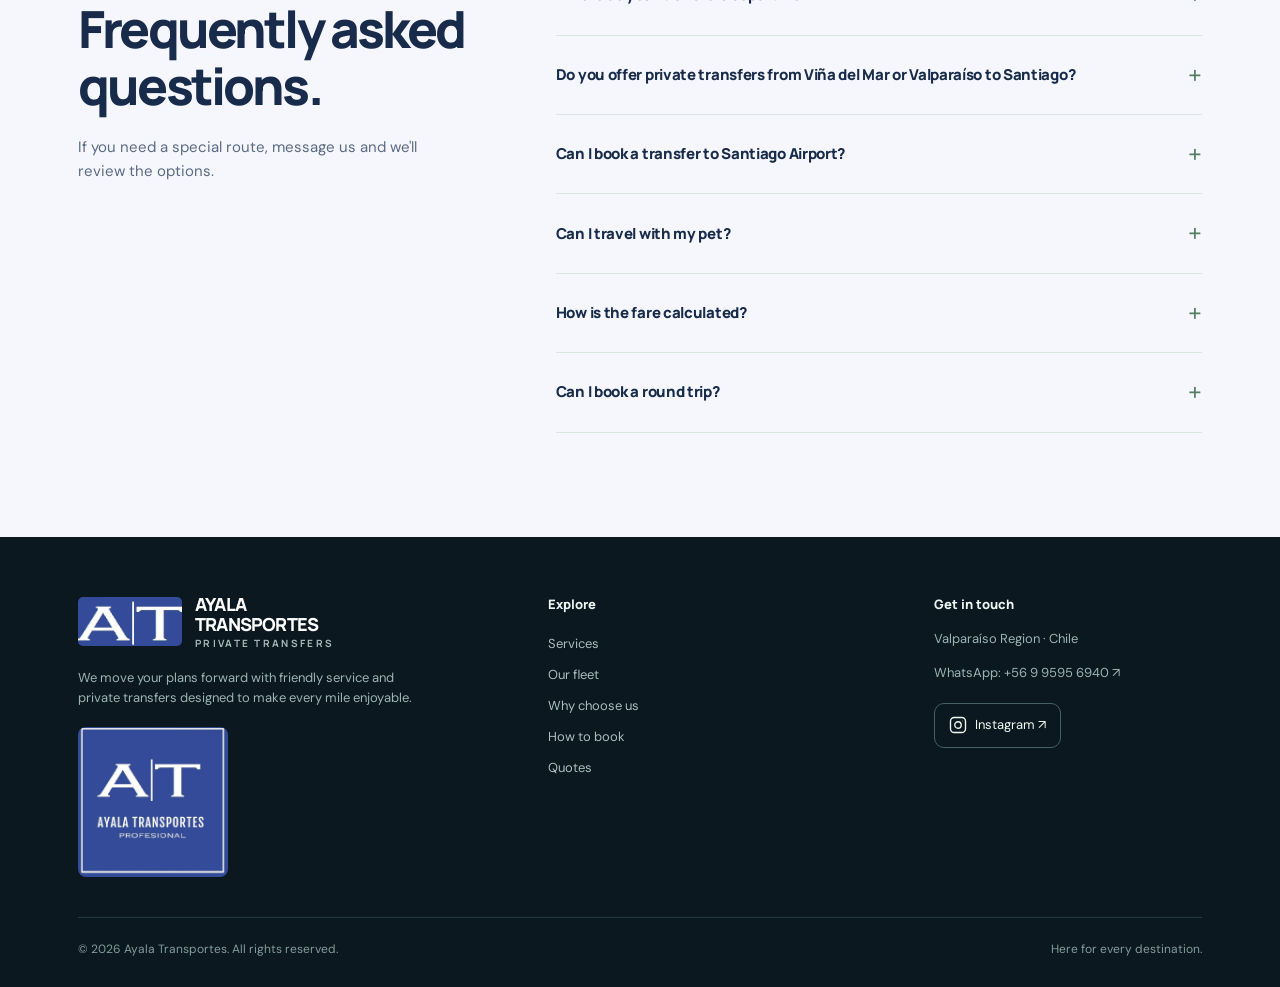
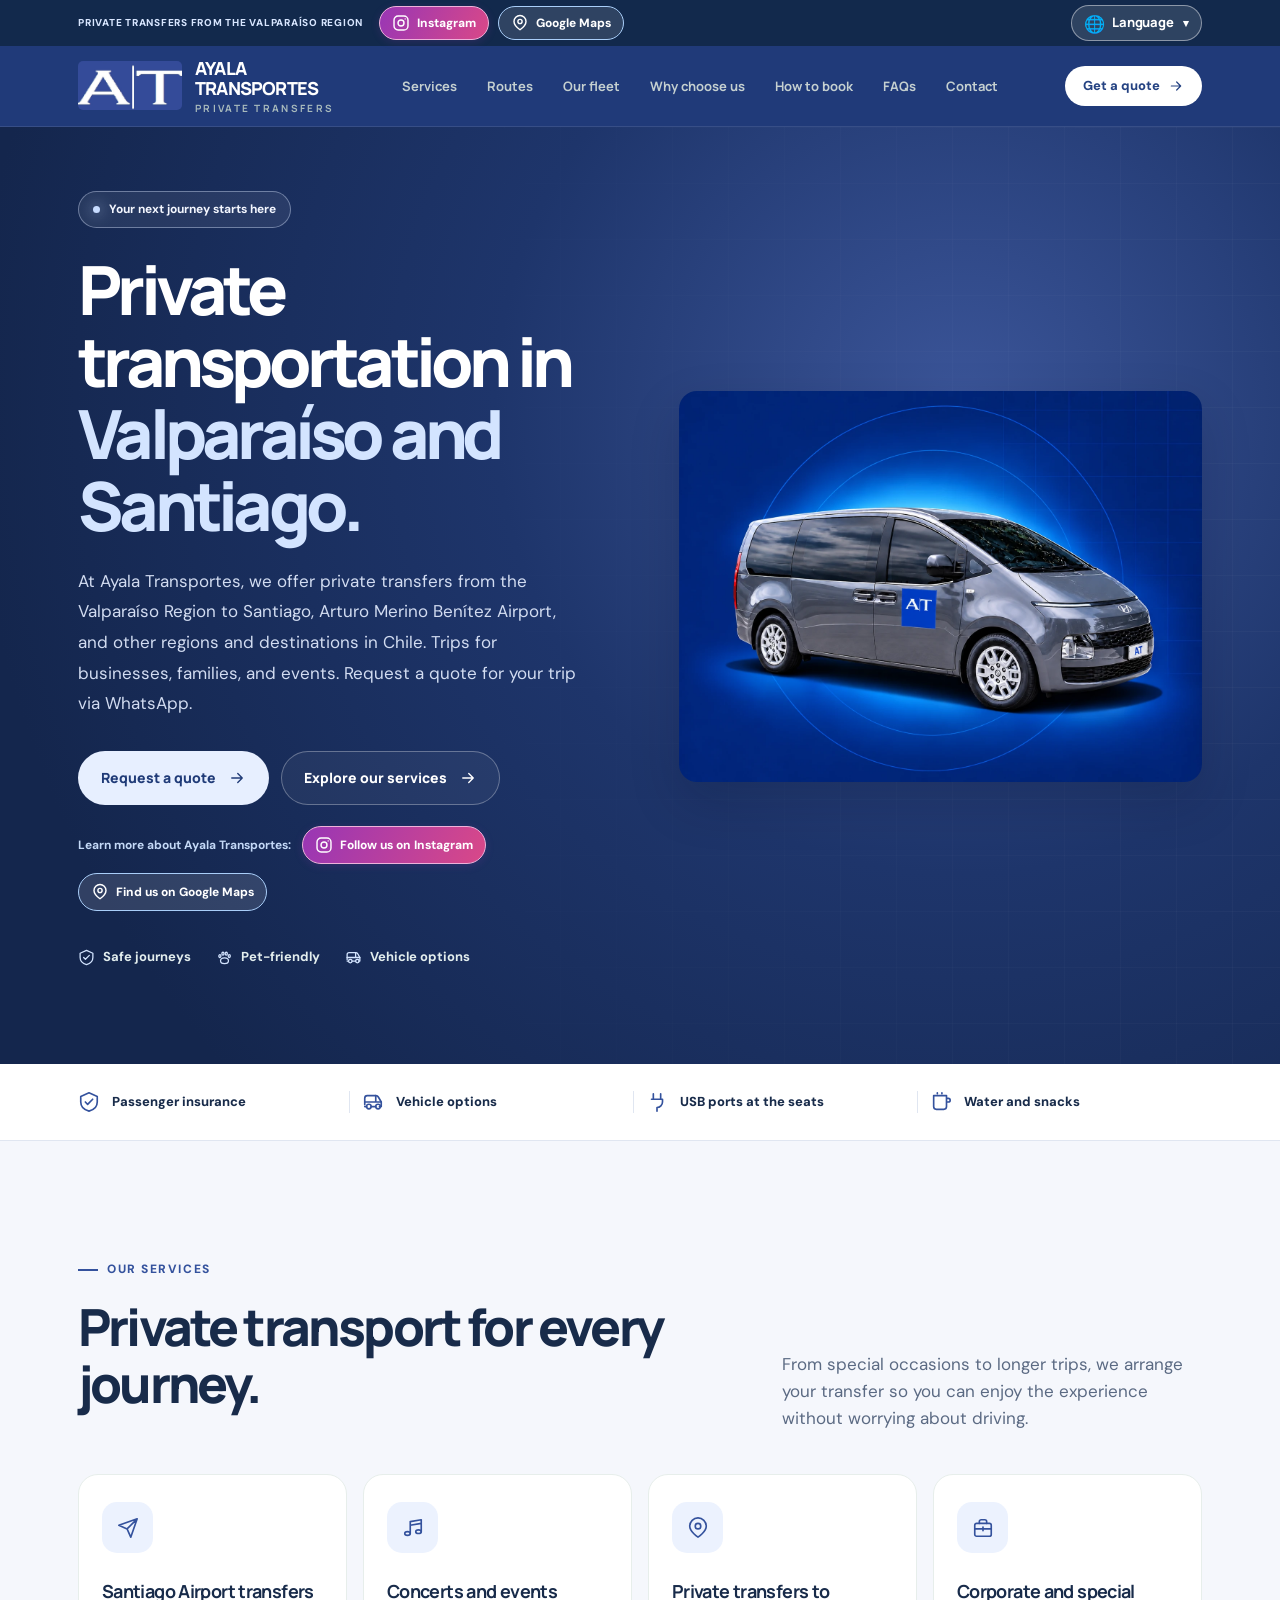
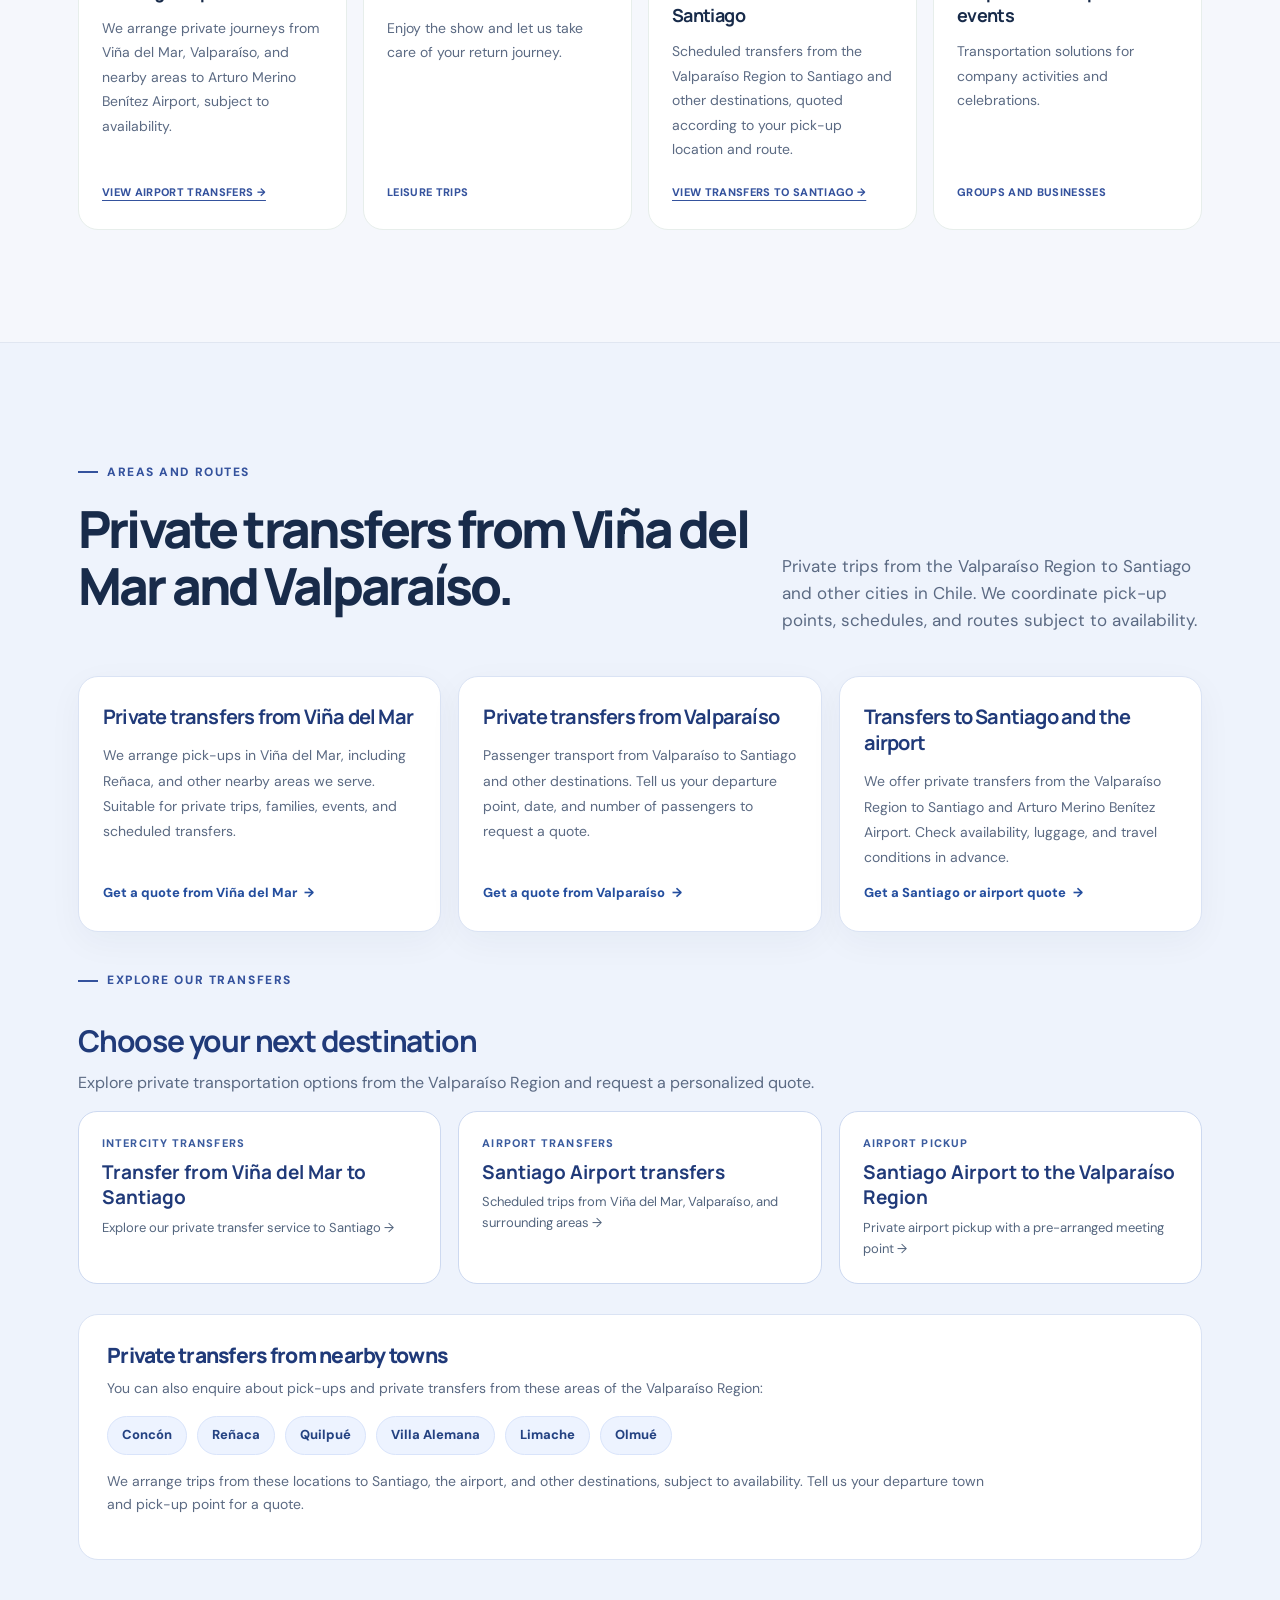
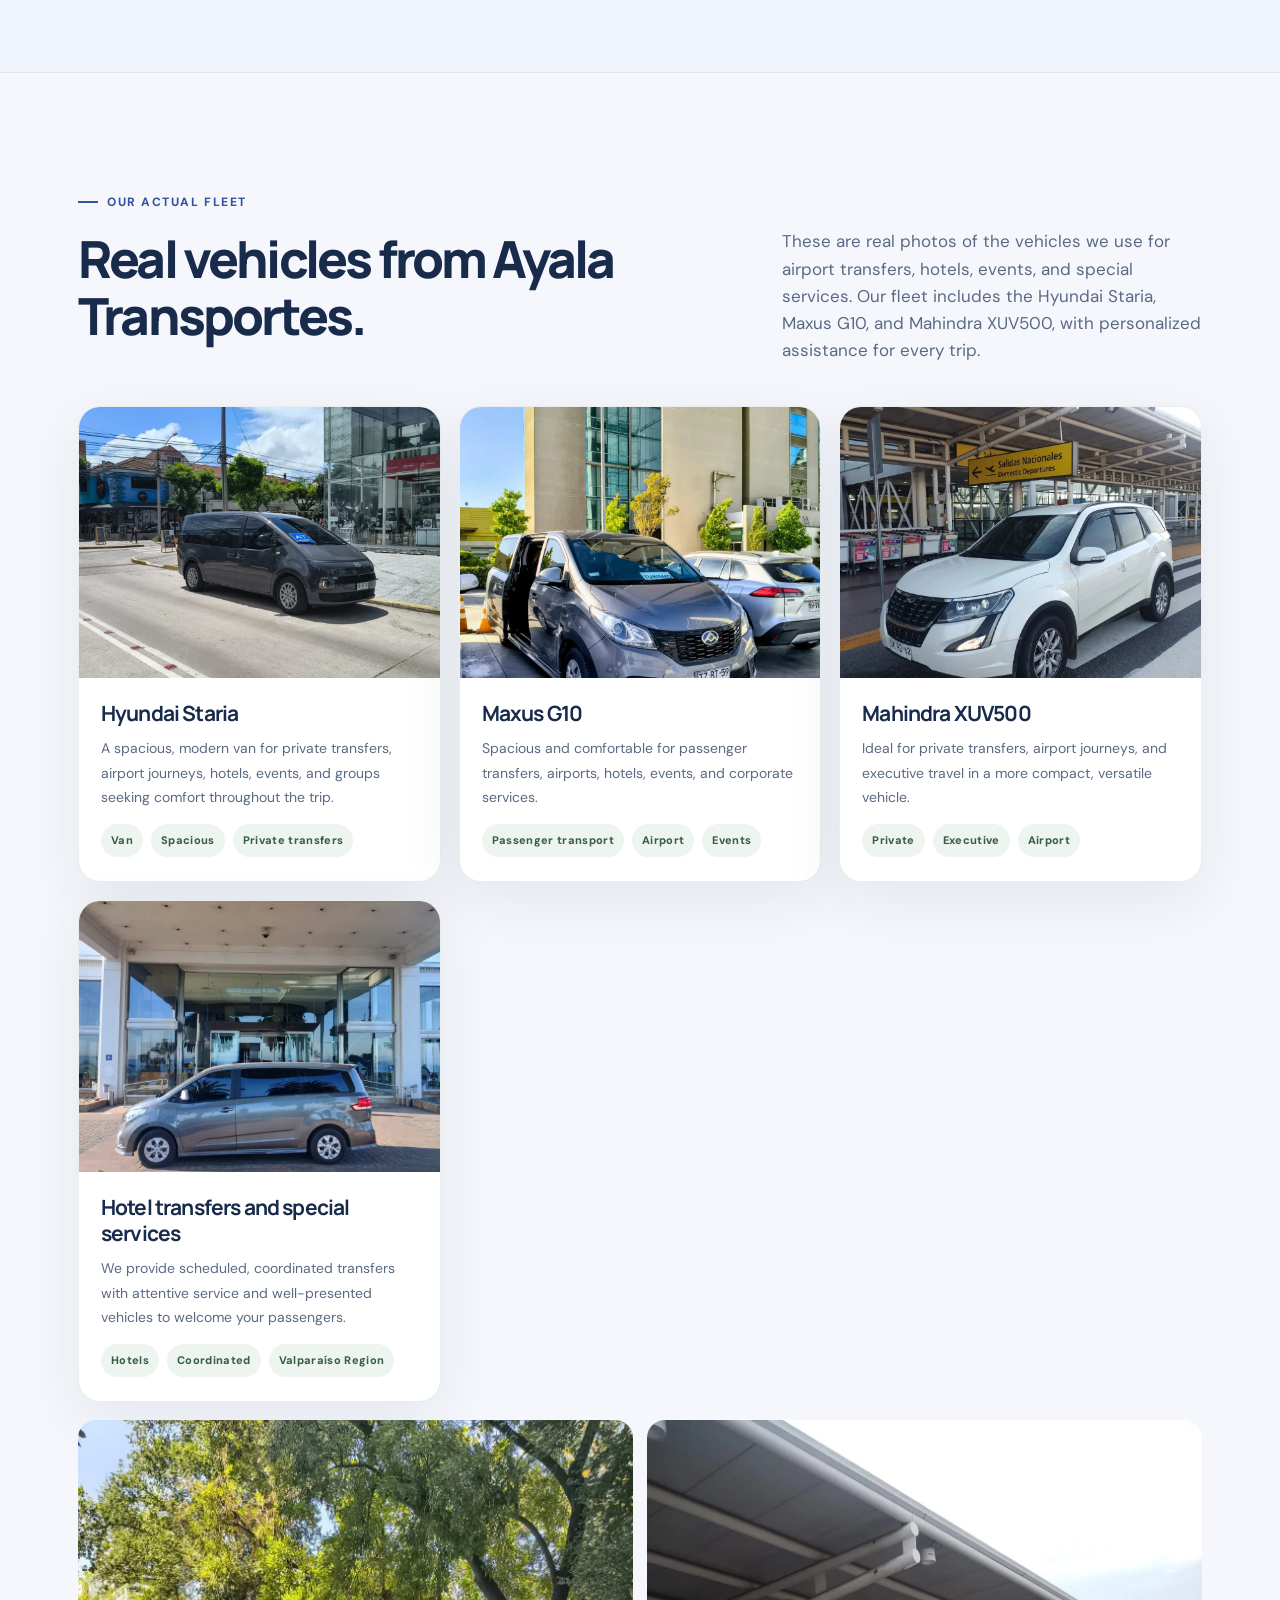
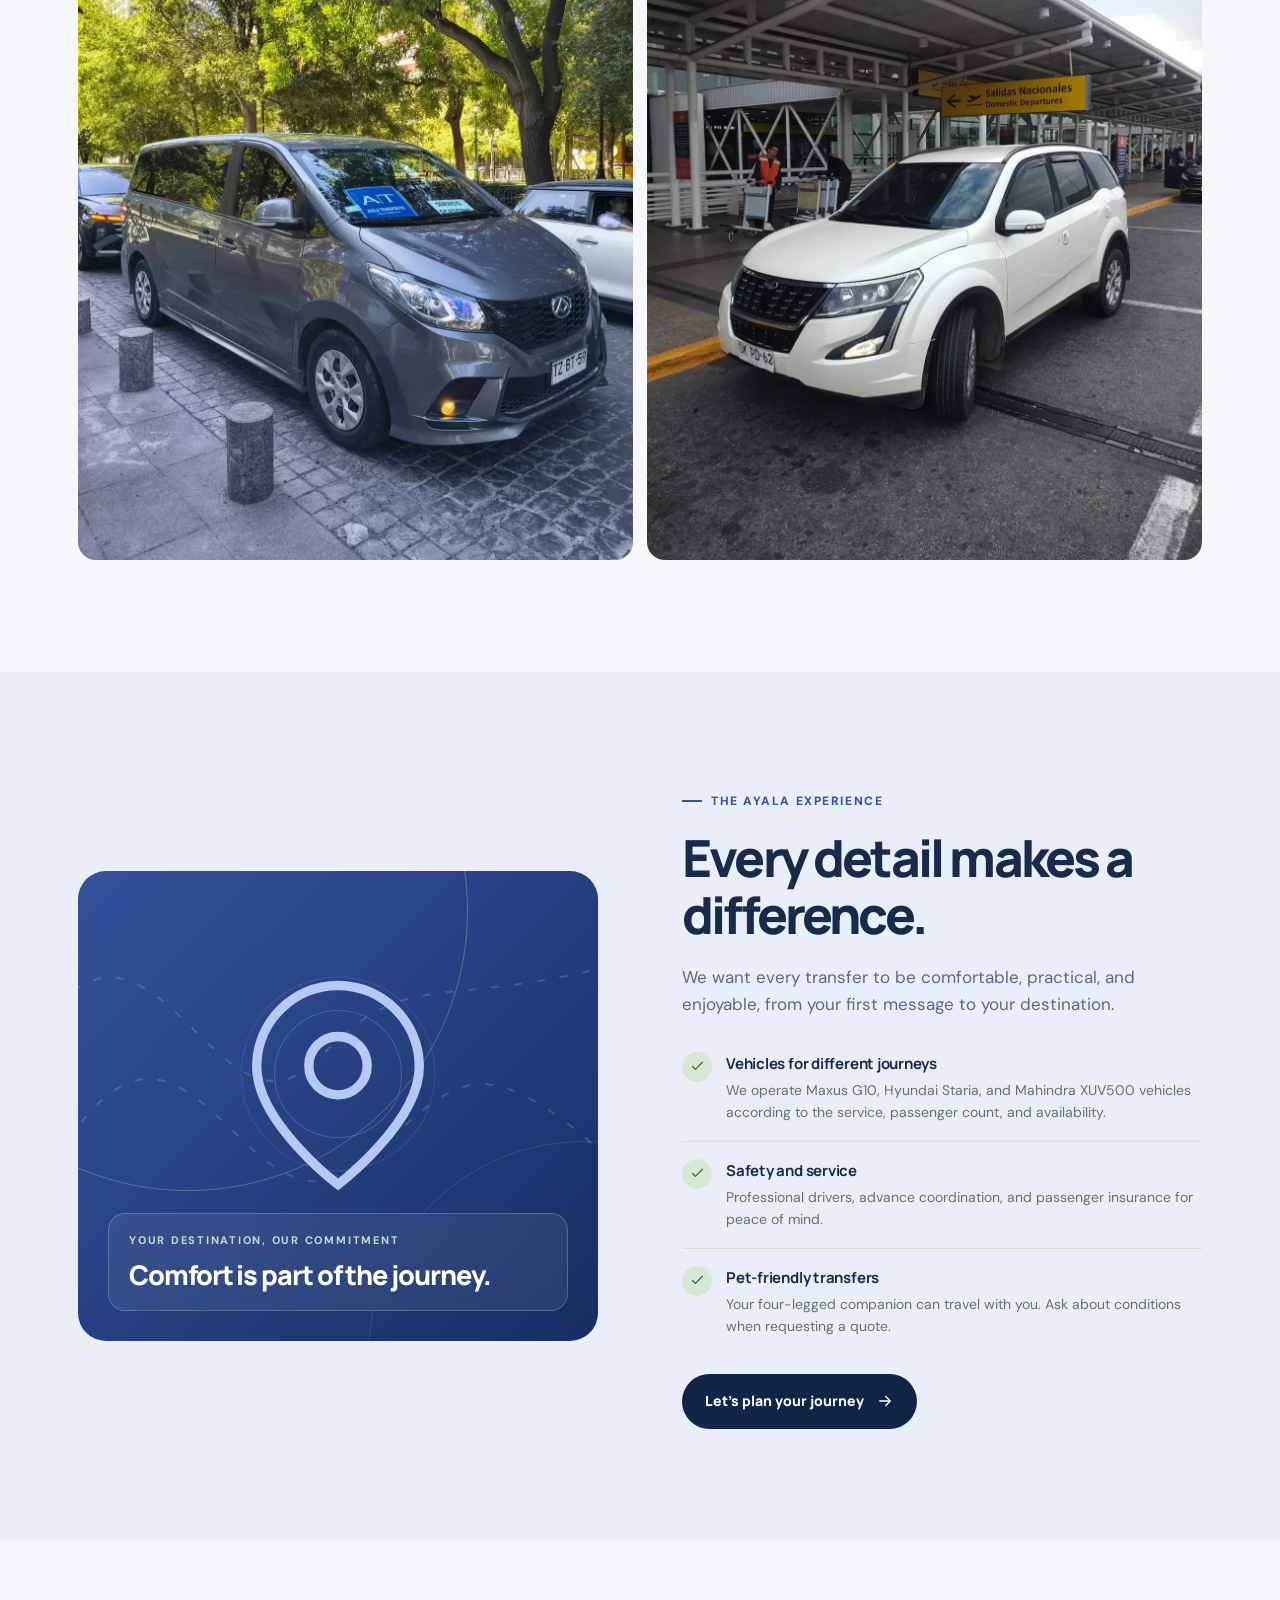
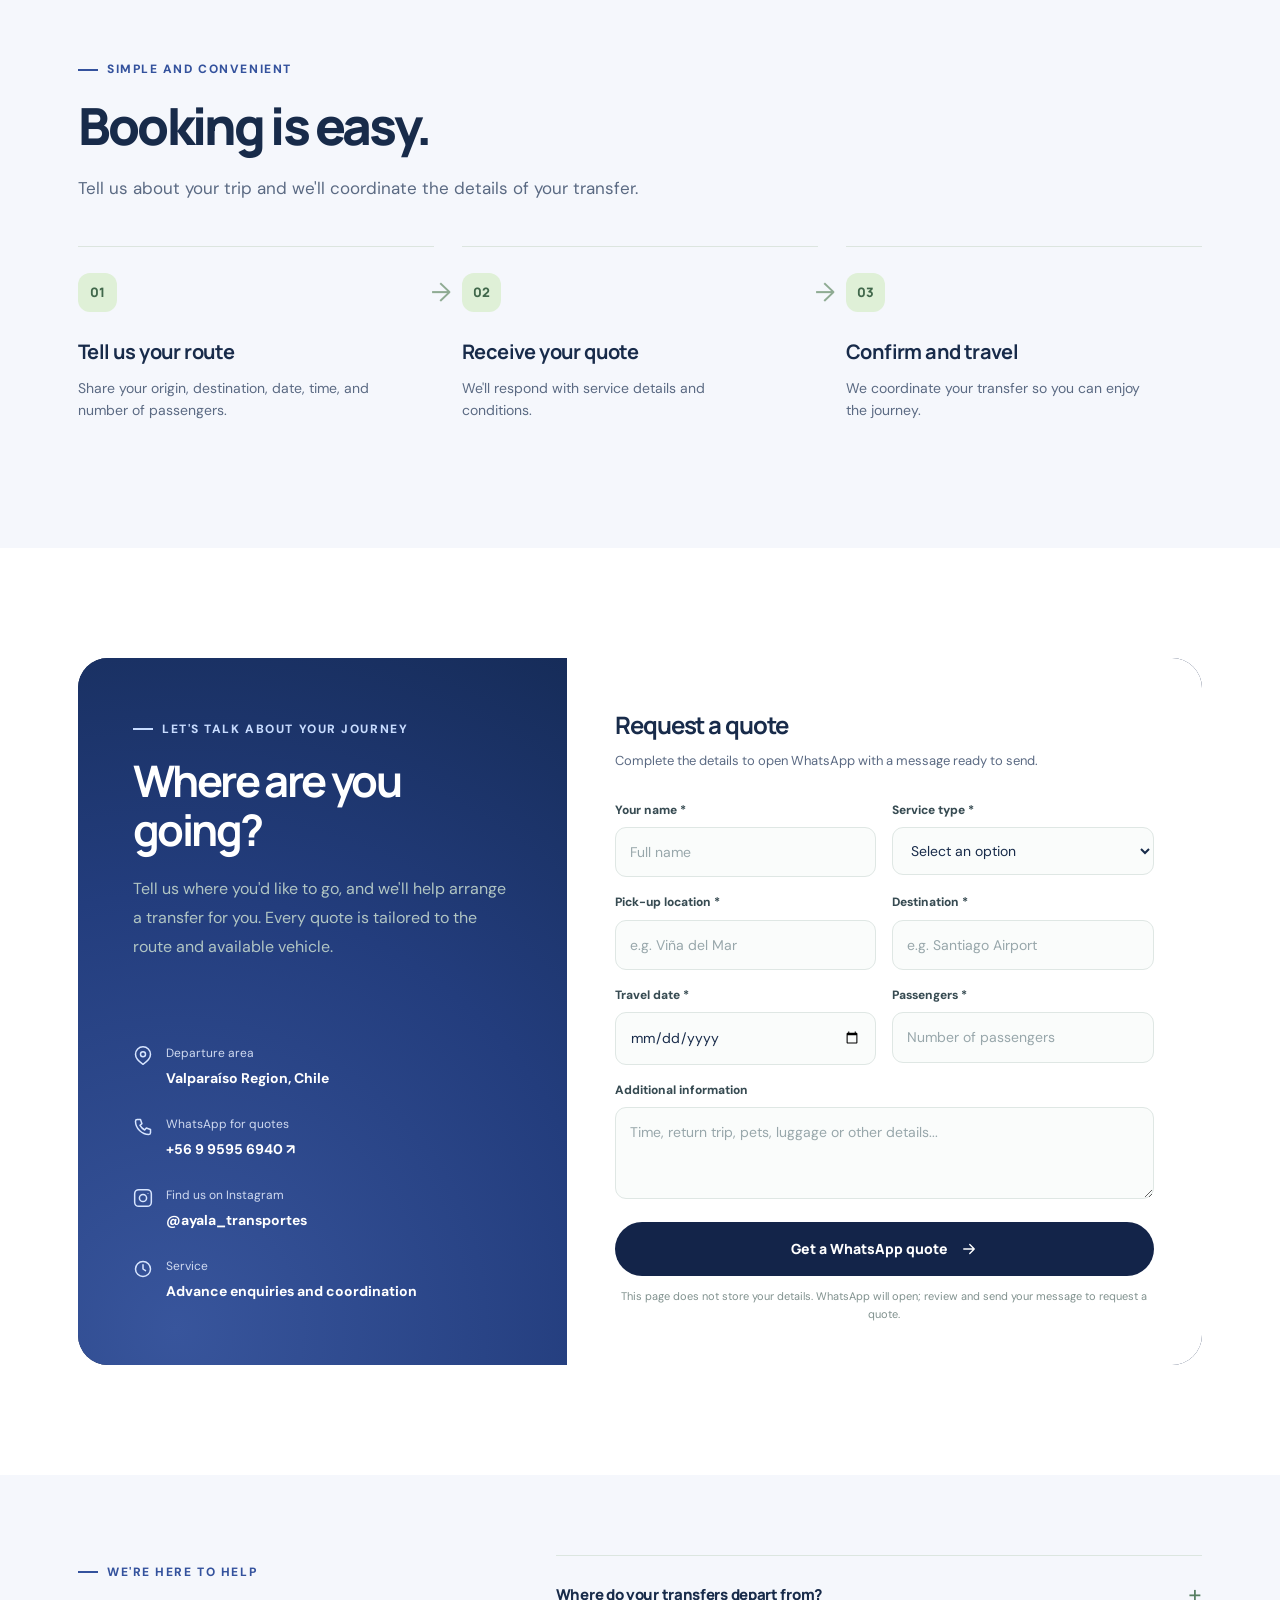
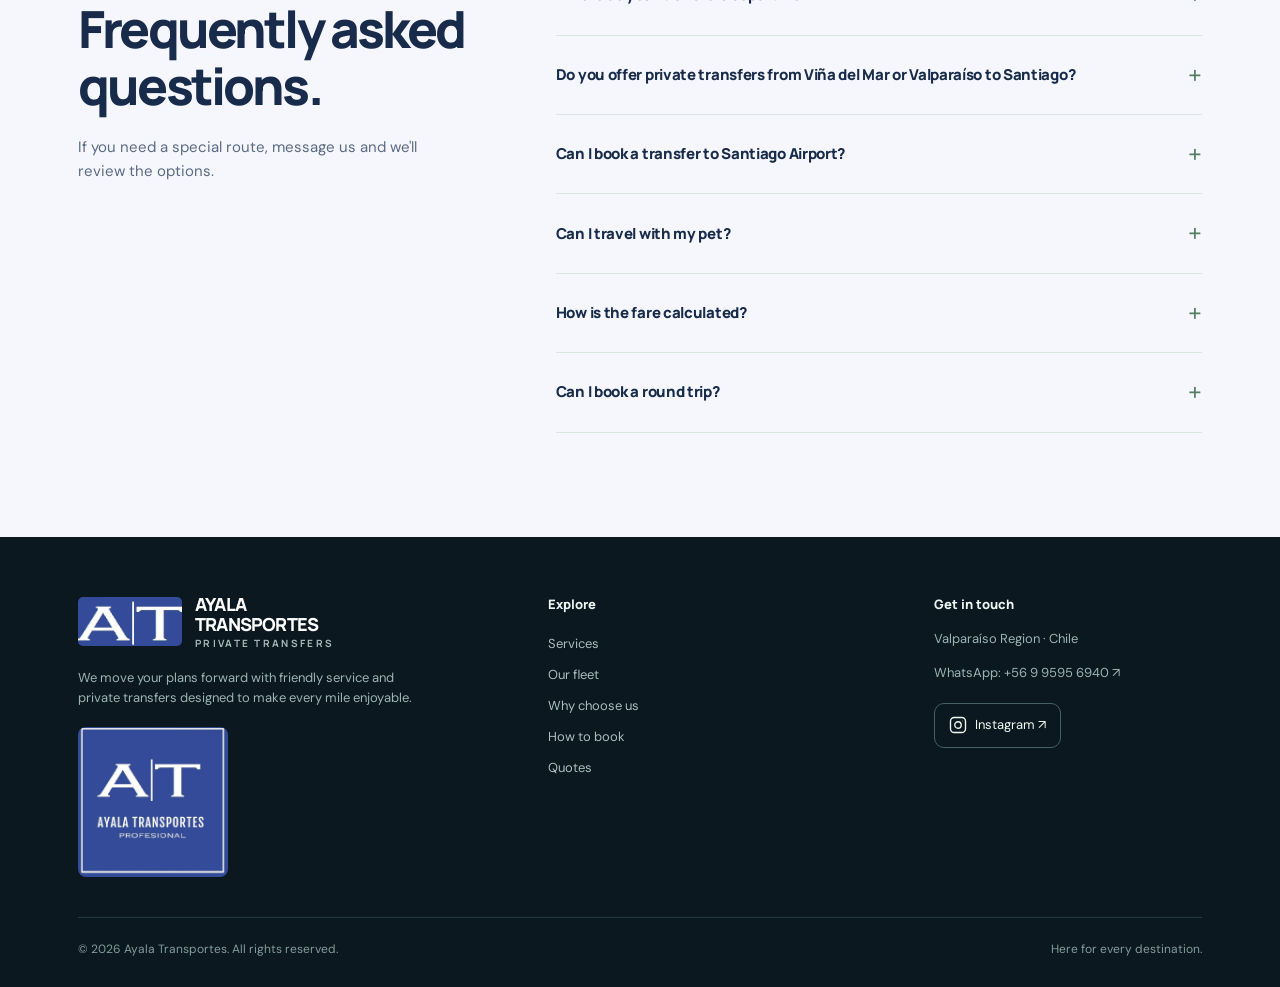
